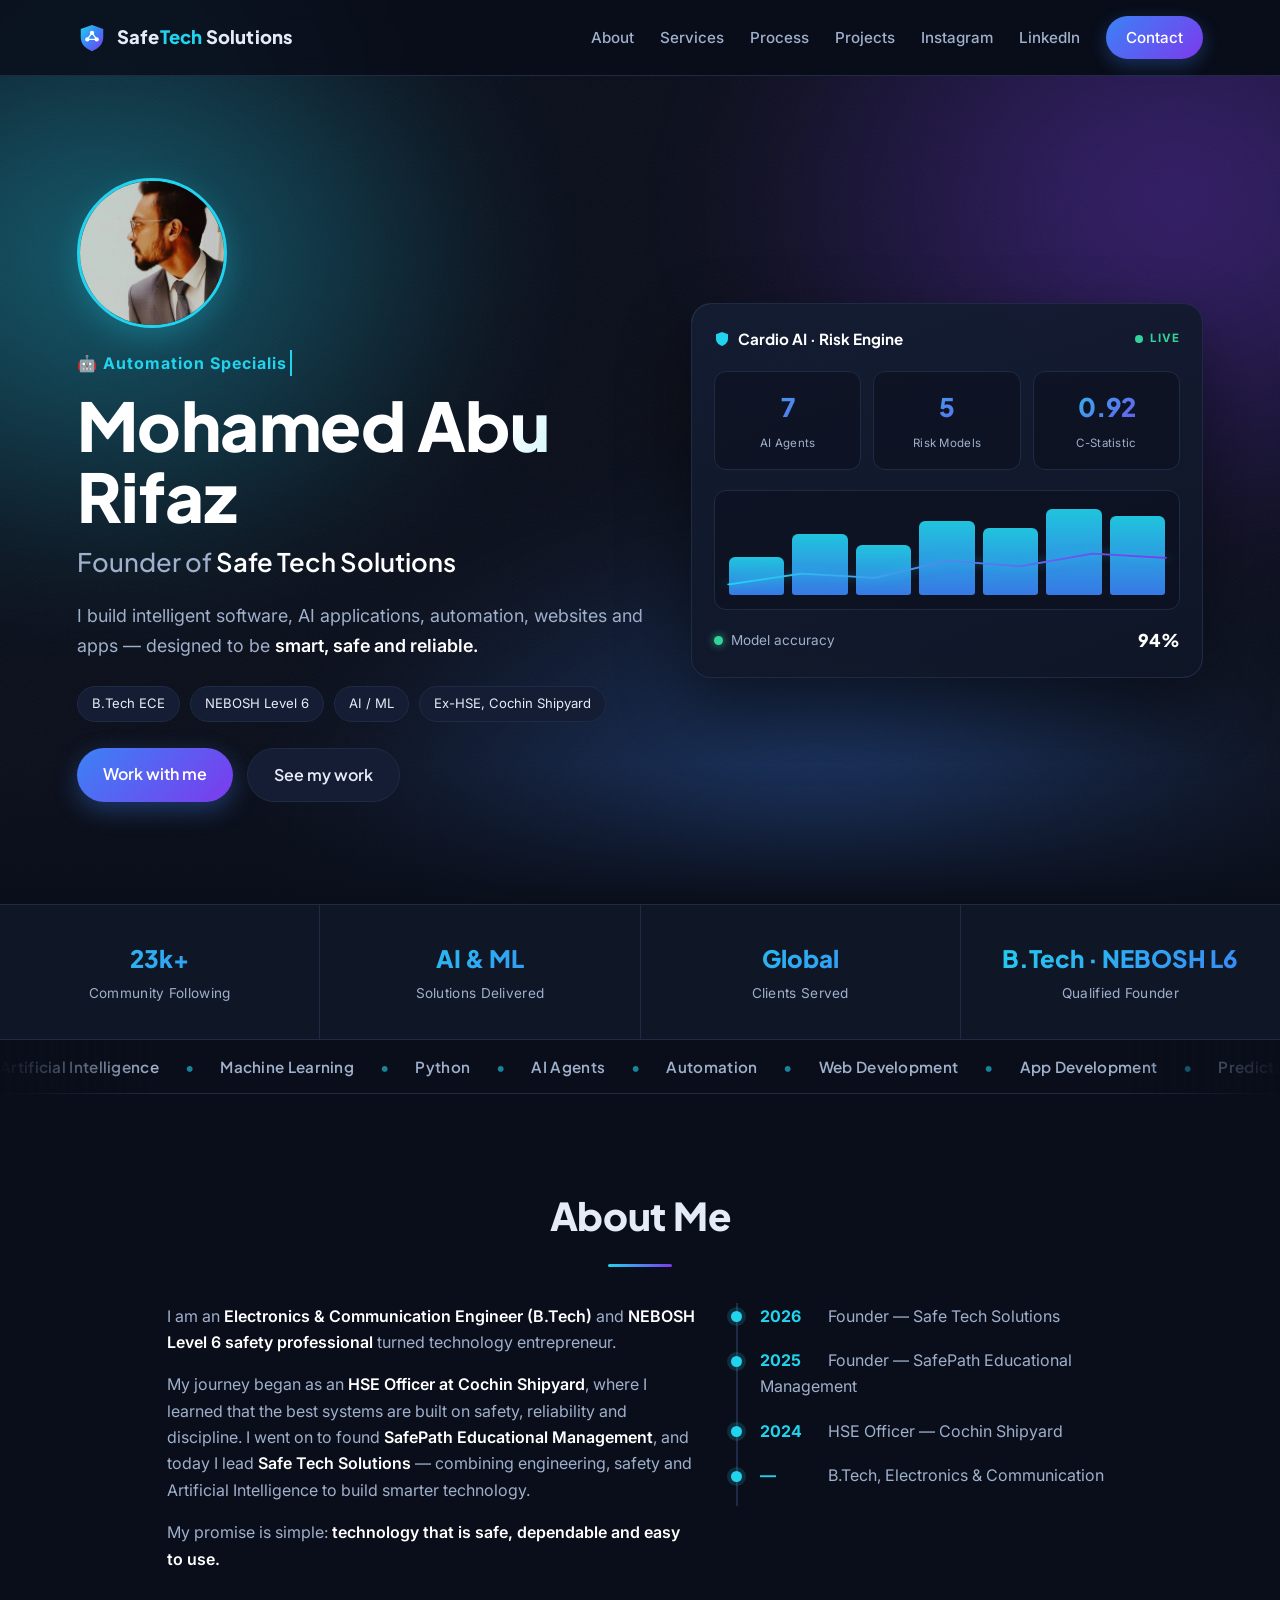
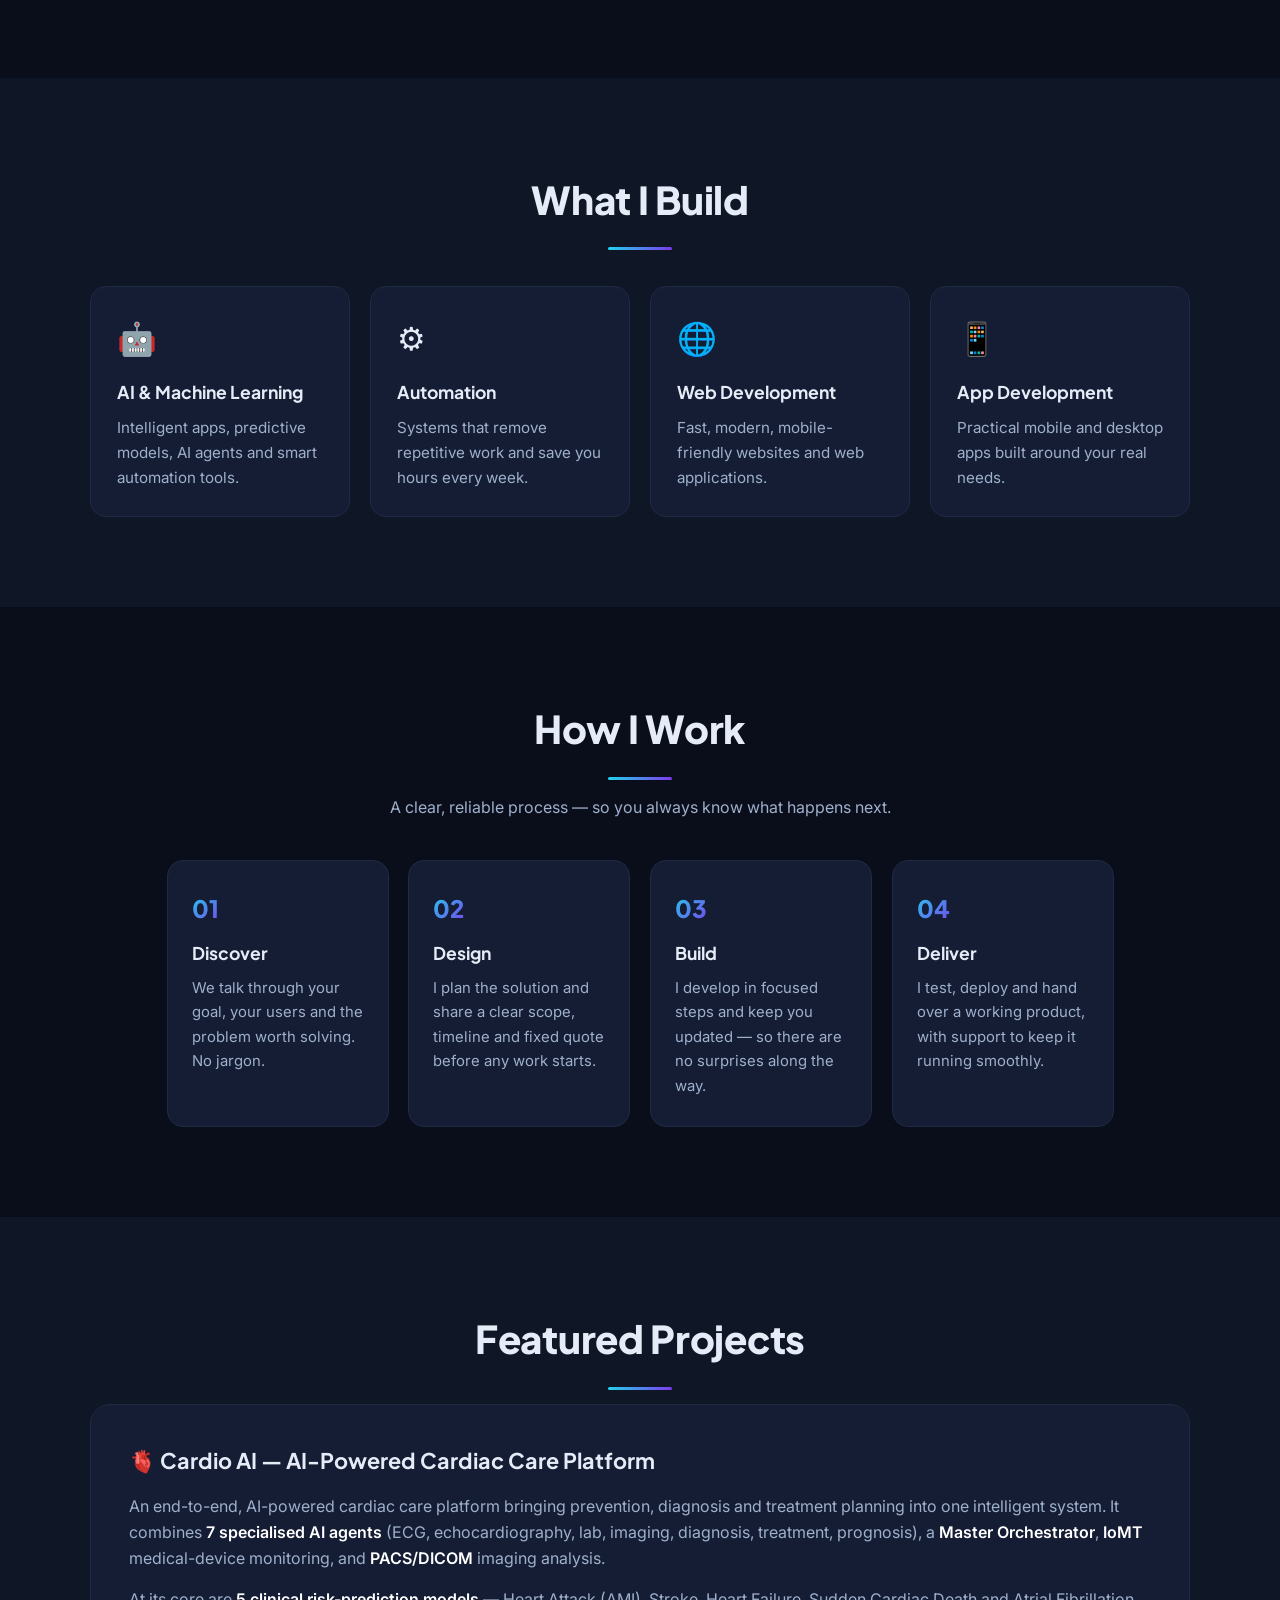
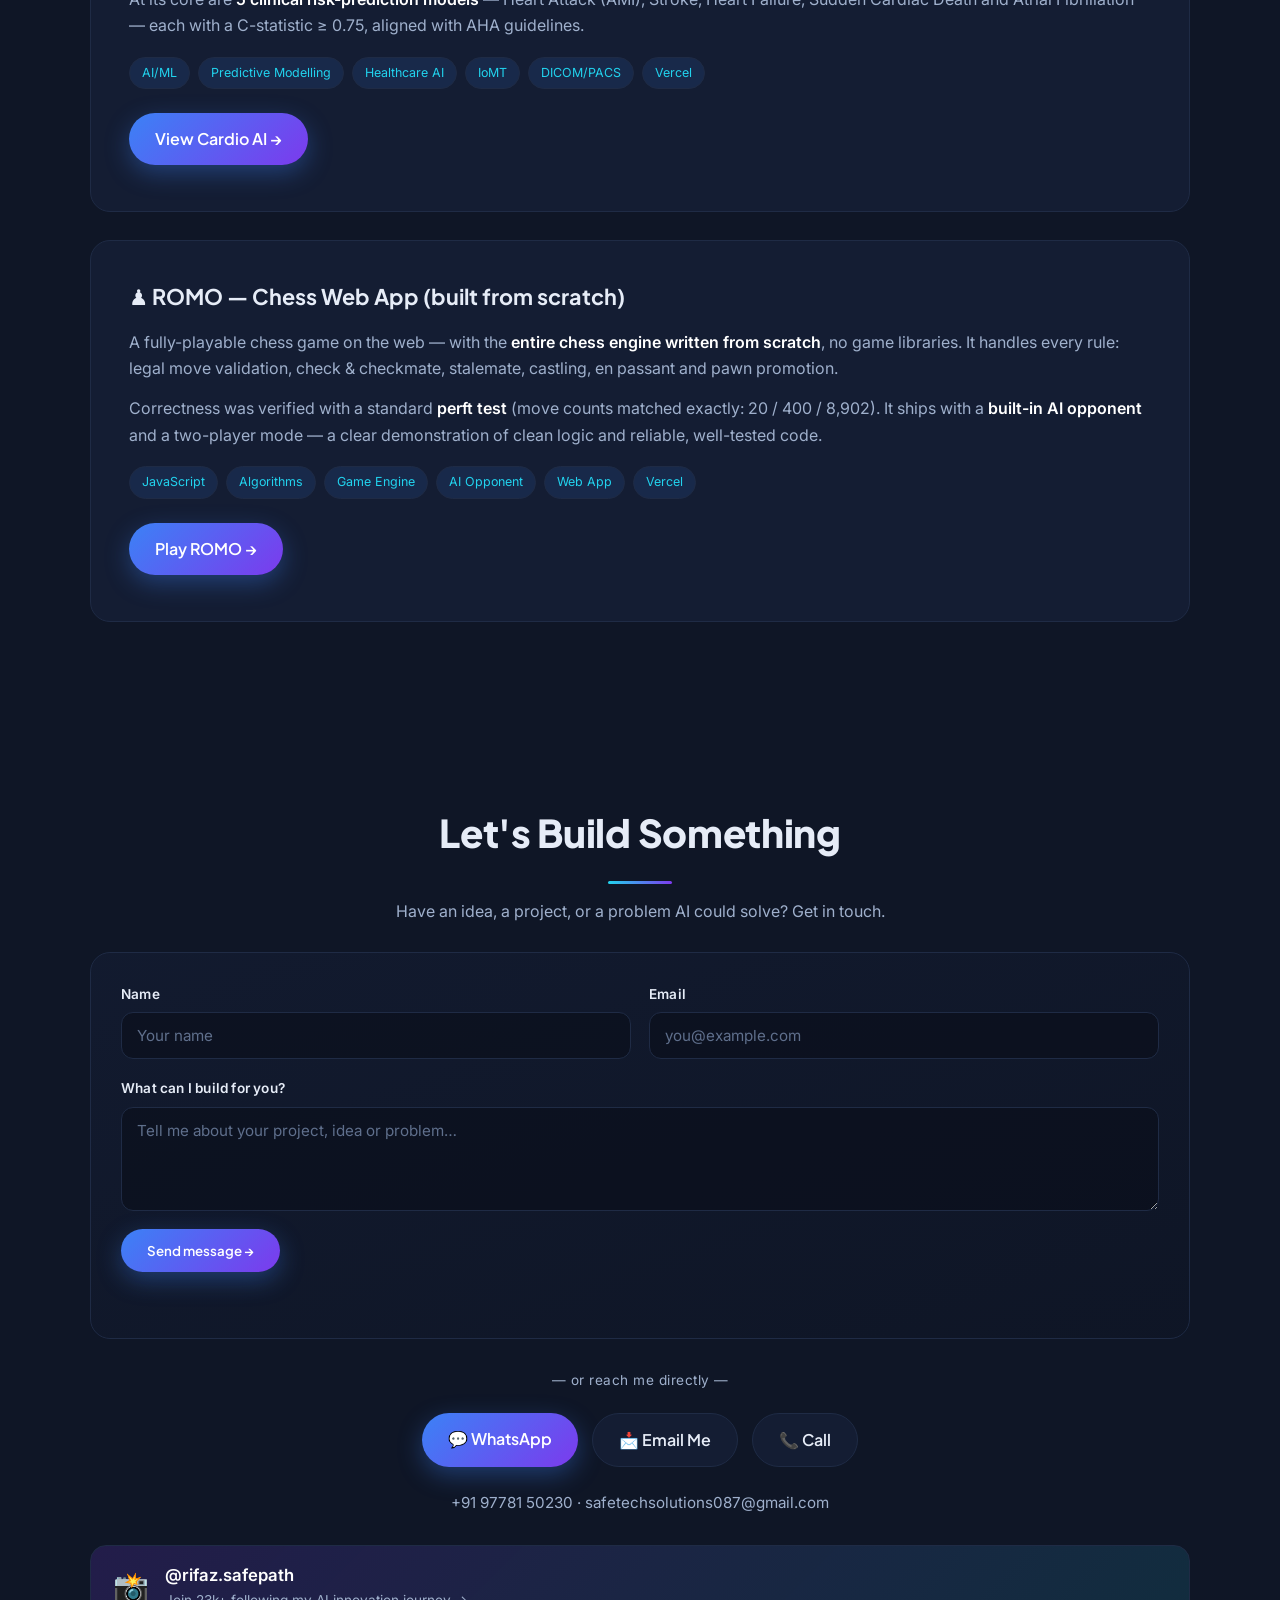
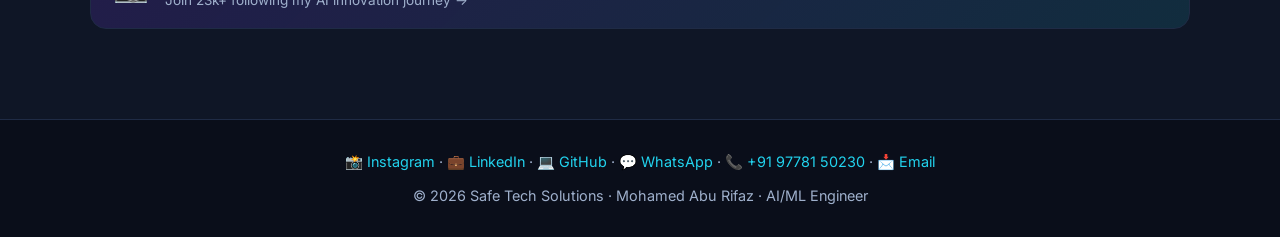
==== index.html @ a2633864 "Add ROMO chess app to Featured Projects Co-Authored-By: Claude Opus 4.8 <noreply@anthropic.com>" ====
<!DOCTYPE html>
<html lang="en">
<head>
  <meta charset="UTF-8" />
  <meta name="viewport" content="width=device-width, initial-scale=1.0" />

  <!-- ===== SEO: TITLE & DESCRIPTION ===== -->
  <title>Mohamed Abu Rifaz — AI/ML Engineer &amp; Founder of Safe Tech Solutions</title>
  <meta name="description" content="Mohamed Abu Rifaz is an AI &amp; Machine Learning Engineer, Electronics Engineer (B.Tech ECE) and NEBOSH Level 6 safety professional from Kerala, India. Founder of Safe Tech Solutions, he builds AI apps, automation, websites and software — and created the Cardio AI platform." />
  <meta name="keywords" content="Mohamed Abu Rifaz, Mohamed Abu Rifaz AI Engineer, Mohamed Abu Rifaz Safe Tech Solutions, Safe Tech Solutions, AI Engineer Kerala, ML Engineer India, Machine Learning, Software Development, Automation, Web Development, App Development, Cardio AI, rifaz.safepath, SafePath" />
  <meta name="author" content="Mohamed Abu Rifaz" />
  <meta name="robots" content="index, follow, max-image-preview:large" />
  <meta name="theme-color" content="#0a0e1a" />
  <meta name="geo.region" content="IN-KL" />
  <meta name="geo.placename" content="Kerala, India" />
  <link rel="canonical" href="https://website-three-phi-dxa0eoa0ea.vercel.app/" />

  <!-- ===== SOCIAL SHARING (Open Graph) ===== -->
  <meta property="og:type" content="profile" />
  <meta property="profile:first_name" content="Mohamed Abu" />
  <meta property="profile:last_name" content="Rifaz" />
  <meta property="og:title" content="Mohamed Abu Rifaz — AI/ML Engineer & Founder, Safe Tech Solutions" />
  <meta property="og:description" content="AI & Machine Learning Engineer and Electronics Engineer (B.Tech). Founder of Safe Tech Solutions. Creator of the Cardio AI platform." />
  <meta property="og:url" content="https://website-three-phi-dxa0eoa0ea.vercel.app/" />
  <meta property="og:image" content="https://website-three-phi-dxa0eoa0ea.vercel.app/profile.jpg" />
  <meta property="og:image:width" content="600" />
  <meta property="og:image:height" content="600" />
  <meta property="og:image:alt" content="Mohamed Abu Rifaz, AI/ML Engineer and Founder of Safe Tech Solutions" />
  <meta property="og:site_name" content="Mohamed Abu Rifaz — Safe Tech Solutions" />
  <meta name="twitter:card" content="summary_large_image" />
  <meta name="twitter:title" content="Mohamed Abu Rifaz — AI/ML Engineer & Founder, Safe Tech Solutions" />
  <meta name="twitter:description" content="AI/ML Engineer · B.Tech ECE · NEBOSH L6 · Founder of Safe Tech Solutions · Creator of Cardio AI." />

  <!-- ===== STRUCTURED DATA (helps Google understand who you are) ===== -->
  <script type="application/ld+json">
  {
    "@context": "https://schema.org",
    "@type": "Person",
    "@id": "https://website-three-phi-dxa0eoa0ea.vercel.app/#mohamed-abu-rifaz",
    "name": "Mohamed Abu Rifaz",
    "givenName": "Mohamed Abu",
    "familyName": "Rifaz",
    "jobTitle": "AI/ML Engineer & Founder",
    "description": "Mohamed Abu Rifaz is an AI & Machine Learning Engineer, Electronics Engineer (B.Tech ECE) and NEBOSH Level 6 safety professional, and the founder of Safe Tech Solutions. He created the Cardio AI platform.",
    "image": "https://website-three-phi-dxa0eoa0ea.vercel.app/profile.jpg",
    "url": "https://website-three-phi-dxa0eoa0ea.vercel.app/",
    "email": "safetechsolutions087@gmail.com",
    "telephone": "+91-97781-50230",
    "nationality": "Indian",
    "address": { "@type": "PostalAddress", "addressRegion": "Kerala", "addressCountry": "India" },
    "worksFor": { "@type": "Organization", "name": "Safe Tech Solutions" },
    "founder": { "@type": "Organization", "name": "Safe Tech Solutions" },
    "alumniOf": { "@type": "EducationalOrganization", "name": "B.Tech — Electronics & Communication Engineering" },
    "hasCredential": [
      "NEBOSH International Diploma (Level 6)",
      "NEBOSH International General Certificate (Level 3)",
      "Diploma in Fire & Safety"
    ],
    "knowsAbout": ["Artificial Intelligence", "Machine Learning", "Software Development", "Automation", "Web Development", "App Development", "Occupational Health & Safety", "Electronics Engineering"],
    "sameAs": [
      "https://www.instagram.com/rifaz.safepath/",
      "https://github.com/mohamedaburifaz278-ctrl",
      "https://www.linkedin.com/in/safe-tech-solutions-b70ab7415/"
    ]
  }
  </script>
  <script type="application/ld+json">
  {
    "@context": "https://schema.org",
    "@type": "Organization",
    "name": "Safe Tech Solutions",
    "founder": { "@type": "Person", "name": "Mohamed Abu Rifaz" },
    "description": "Safe Tech Solutions builds AI & machine learning apps, automation, websites and software for businesses, students and clients worldwide.",
    "url": "https://website-three-phi-dxa0eoa0ea.vercel.app/",
    "email": "safetechsolutions087@gmail.com",
    "telephone": "+91-97781-50230",
    "areaServed": "Worldwide",
    "sameAs": [
      "https://www.instagram.com/rifaz.safepath/",
      "https://www.linkedin.com/in/safe-tech-solutions-b70ab7415/"
    ]
  }
  </script>

  <link rel="icon" type="image/svg+xml" href="logo.svg" />

  <!-- ===== FONTS ===== -->
  <link rel="preconnect" href="https://fonts.googleapis.com" />
  <link rel="preconnect" href="https://fonts.gstatic.com" crossorigin />
  <link href="https://fonts.googleapis.com/css2?family=Plus+Jakarta+Sans:wght@500;700;800&family=Inter:wght@400;500;600&display=swap" rel="stylesheet" />

  <link rel="stylesheet" href="styles.css" />
</head>
<body>

  <!-- Scroll progress + ambient background -->
  <div class="scroll-progress" id="scrollProgress" aria-hidden="true"></div>
  <div class="ambient" aria-hidden="true">
    <span class="orb orb-1"></span>
    <span class="orb orb-2"></span>
    <span class="orb orb-3"></span>
  </div>

  <!-- ===== NAVBAR ===== -->
  <header class="nav">
    <a href="#home" class="logo">
      <svg class="logo-mark" viewBox="0 0 32 32" width="30" height="30" aria-hidden="true">
        <defs><linearGradient id="navG" x1="0" y1="0" x2="1" y2="1">
          <stop offset="0" stop-color="#22d3ee"/><stop offset="0.5" stop-color="#3b82f6"/><stop offset="1" stop-color="#7c3aed"/>
        </linearGradient></defs>
        <path d="M16 2 L28 6.5 V15 C28 23 22.5 27.5 16 30 C9.5 27.5 4 23 4 15 V6.5 Z" fill="url(#navG)"/>
        <g stroke="#fff" stroke-width="1.4" stroke-linecap="round">
          <line x1="16" y1="10.5" x2="11" y2="17.5"/><line x1="16" y1="10.5" x2="21" y2="17.5"/><line x1="11" y1="17.5" x2="21" y2="17.5"/>
        </g>
        <g fill="#fff"><circle cx="16" cy="10.5" r="2.3"/><circle cx="11" cy="17.5" r="2.3"/><circle cx="21" cy="17.5" r="2.3"/></g>
      </svg>
      <span class="logo-text">Safe<span>Tech</span> Solutions</span>
    </a>

    <button class="nav-toggle" id="navToggle" aria-label="Open menu" aria-expanded="false" aria-controls="primaryNav">
      <span></span><span></span><span></span>
    </button>

    <nav id="primaryNav">
      <a href="#about">About</a>
      <a href="#services">Services</a>
      <a href="#process">Process</a>
      <a href="#projects">Projects</a>
      <a href="https://www.instagram.com/rifaz.safepath/" target="_blank" rel="noopener" title="Follow @rifaz.safepath on Instagram">Instagram</a>
      <a href="https://www.linkedin.com/in/safe-tech-solutions-b70ab7415/" target="_blank" rel="noopener" title="Connect on LinkedIn">LinkedIn</a>
      <a href="#contact" class="nav-cta">Contact</a>
    </nav>
  </header>

  <!-- ===== HERO ===== -->
  <section id="home" class="hero">
    <div class="hero-aurora" aria-hidden="true"></div>
    <div class="hero-spotlight" id="heroSpotlight" aria-hidden="true"></div>
    <div class="hero-grid">
      <div class="hero-inner">
        <img class="hero-photo" src="profile.jpg" width="150" height="150"
             alt="Mohamed Abu Rifaz, AI/ML Engineer and Founder of Safe Tech Solutions" />
        <p class="eyebrow">🤖 <span class="rotator" id="rotator" data-words="AI &amp; Machine Learning Engineer|Automation Specialist|Web &amp; App Developer|AI Solutions Architect">AI &amp; Machine Learning Engineer</span></p>
        <h1>Mohamed Abu Rifaz</h1>
        <h2>Founder of <strong>Safe Tech Solutions</strong></h2>
        <p class="hero-sub">
          I build intelligent software, AI applications, automation, websites and apps —
          designed to be <strong>smart, safe and reliable.</strong>
        </p>
        <div class="badges">
          <span>B.Tech ECE</span>
          <span>NEBOSH Level 6</span>
          <span>AI / ML</span>
          <span>Ex-HSE, Cochin Shipyard</span>
        </div>
        <div class="hero-cta">
          <a href="#contact" class="btn btn-primary">Work with me</a>
          <a href="#projects" class="btn btn-ghost">See my work</a>
        </div>
      </div>

      <!-- ===== ANIMATED AI DASHBOARD ===== -->
      <div class="hero-visual" aria-hidden="true">
        <div class="dash">
          <div class="dash-head">
            <span class="dash-title">
              <svg width="16" height="16" viewBox="0 0 32 32"><path d="M16 2 L28 6.5 V15 C28 23 22.5 27.5 16 30 C9.5 27.5 4 23 4 15 V6.5 Z" fill="#22d3ee"/></svg>
              Cardio AI · Risk Engine
            </span>
            <span class="dash-live"><i></i>LIVE</span>
          </div>

          <div class="dash-metrics">
            <div class="metric">
              <span class="metric-val" data-count="7">0</span>
              <small>AI Agents</small>
            </div>
            <div class="metric">
              <span class="metric-val" data-count="5">0</span>
              <small>Risk Models</small>
            </div>
            <div class="metric">
              <span class="metric-val" data-count="0.92" data-decimals="2">0</span>
              <small>C-Statistic</small>
            </div>
          </div>

          <div class="dash-chart-wrap">
            <div class="dash-chart">
              <div class="bar" style="--h:42%"></div>
              <div class="bar" style="--h:68%"></div>
              <div class="bar" style="--h:55%"></div>
              <div class="bar" style="--h:82%"></div>
              <div class="bar" style="--h:74%"></div>
              <div class="bar" style="--h:95%"></div>
              <div class="bar" style="--h:88%"></div>
            </div>
            <svg class="dash-line" viewBox="0 0 300 70" preserveAspectRatio="none">
              <defs>
                <linearGradient id="lineG" x1="0" y1="0" x2="1" y2="0">
                  <stop offset="0" stop-color="#22d3ee"/><stop offset="1" stop-color="#7c3aed"/>
                </linearGradient>
              </defs>
              <polyline class="line-path" fill="none" stroke="url(#lineG)" stroke-width="2.5"
                stroke-linecap="round" stroke-linejoin="round"
                points="0,55 50,40 100,46 150,22 200,30 250,12 300,18" />
            </svg>
          </div>

          <div class="dash-foot">
            <span class="dot-row"><i class="dot ok"></i> Model accuracy</span>
            <span class="pct" data-count="94" data-suffix="%">0</span>
          </div>
        </div>
      </div>
    </div>
  </section>

  <!-- ===== CREDIBILITY STRIP ===== -->
  <section class="stats">
    <div class="stat"><strong class="metric-val" data-count="23" data-suffix="k+">0</strong><span>Community Following</span></div>
    <div class="stat"><strong>AI &amp; ML</strong><span>Solutions Delivered</span></div>
    <div class="stat"><strong>Global</strong><span>Clients Served</span></div>
    <div class="stat"><strong>B.Tech · NEBOSH L6</strong><span>Qualified Founder</span></div>
  </section>

  <!-- ===== TECH MARQUEE ===== -->
  <div class="marquee" aria-hidden="true">
    <div class="marquee-track">
      <span>Artificial Intelligence</span><span>•</span>
      <span>Machine Learning</span><span>•</span>
      <span>Python</span><span>•</span>
      <span>AI Agents</span><span>•</span>
      <span>Automation</span><span>•</span>
      <span>Web Development</span><span>•</span>
      <span>App Development</span><span>•</span>
      <span>Predictive Models</span><span>•</span>
      <span>Healthcare AI</span><span>•</span>
      <!-- duplicate for seamless loop -->
      <span>Artificial Intelligence</span><span>•</span>
      <span>Machine Learning</span><span>•</span>
      <span>Python</span><span>•</span>
      <span>AI Agents</span><span>•</span>
      <span>Automation</span><span>•</span>
      <span>Web Development</span><span>•</span>
      <span>App Development</span><span>•</span>
      <span>Predictive Models</span><span>•</span>
      <span>Healthcare AI</span><span>•</span>
    </div>
  </div>

  <!-- ===== ABOUT ===== -->
  <section id="about" class="section reveal">
    <h2 class="section-title">About Me</h2>
    <div class="about-grid">
      <div class="about-text">
        <p>
          I am an <strong>Electronics &amp; Communication Engineer (B.Tech)</strong> and
          <strong>NEBOSH Level 6 safety professional</strong> turned technology entrepreneur.
        </p>
        <p>
          My journey began as an <strong>HSE Officer at Cochin Shipyard</strong>, where I learned
          that the best systems are built on safety, reliability and discipline. I went on to found
          <strong>SafePath Educational Management</strong>, and today I lead
          <strong>Safe Tech Solutions</strong> — combining engineering, safety and Artificial
          Intelligence to build smarter technology.
        </p>
        <p>My promise is simple: <strong>technology that is safe, dependable and easy to use.</strong></p>
      </div>
      <ul class="timeline">
        <li><span>2026</span> Founder — Safe Tech Solutions</li>
        <li><span>2025</span> Founder — SafePath Educational Management</li>
        <li><span>2024</span> HSE Officer — Cochin Shipyard</li>
        <li><span>—</span> B.Tech, Electronics &amp; Communication</li>
      </ul>
    </div>
  </section>

  <!-- ===== SERVICES ===== -->
  <section id="services" class="section alt reveal">
    <h2 class="section-title">What I Build</h2>
    <div class="cards stagger">
      <div class="card">
        <div class="ico">🤖</div>
        <h3>AI &amp; Machine Learning</h3>
        <p>Intelligent apps, predictive models, AI agents and smart automation tools.</p>
      </div>
      <div class="card">
        <div class="ico">⚙️</div>
        <h3>Automation</h3>
        <p>Systems that remove repetitive work and save you hours every week.</p>
      </div>
      <div class="card">
        <div class="ico">🌐</div>
        <h3>Web Development</h3>
        <p>Fast, modern, mobile-friendly websites and web applications.</p>
      </div>
      <div class="card">
        <div class="ico">📱</div>
        <h3>App Development</h3>
        <p>Practical mobile and desktop apps built around your real needs.</p>
      </div>
    </div>
  </section>

  <!-- ===== PROCESS ===== -->
  <section id="process" class="section reveal">
    <h2 class="section-title">How I Work</h2>
    <p class="section-sub">A clear, reliable process — so you always know what happens next.</p>
    <div class="steps stagger">
      <div class="step">
        <span class="step-no">01</span>
        <h3>Discover</h3>
        <p>We talk through your goal, your users and the problem worth solving. No jargon.</p>
      </div>
      <div class="step">
        <span class="step-no">02</span>
        <h3>Design</h3>
        <p>I plan the solution and share a clear scope, timeline and fixed quote before any work starts.</p>
      </div>
      <div class="step">
        <span class="step-no">03</span>
        <h3>Build</h3>
        <p>I develop in focused steps and keep you updated — so there are no surprises along the way.</p>
      </div>
      <div class="step">
        <span class="step-no">04</span>
        <h3>Deliver</h3>
        <p>I test, deploy and hand over a working product, with support to keep it running smoothly.</p>
      </div>
    </div>
  </section>

  <!-- ===== PROJECTS ===== -->
  <section id="projects" class="section alt reveal">
    <h2 class="section-title">Featured Projects</h2>
    <article class="project">
      <div class="project-body">
        <h3>🫀 Cardio AI — AI-Powered Cardiac Care Platform</h3>
        <p>
          An end-to-end, AI-powered cardiac care platform bringing prevention, diagnosis and
          treatment planning into one intelligent system. It combines <strong>7 specialised AI
          agents</strong> (ECG, echocardiography, lab, imaging, diagnosis, treatment, prognosis),
          a <strong>Master Orchestrator</strong>, <strong>IoMT</strong> medical-device monitoring,
          and <strong>PACS/DICOM</strong> imaging analysis.
        </p>
        <p>
          At its core are <strong>5 clinical risk-prediction models</strong> — Heart Attack (AMI),
          Stroke, Heart Failure, Sudden Cardiac Death and Atrial Fibrillation — each with a
          C-statistic ≥ 0.75, aligned with AHA guidelines.
        </p>
        <div class="tags">
          <span>AI/ML</span><span>Predictive Modelling</span><span>Healthcare AI</span>
          <span>IoMT</span><span>DICOM/PACS</span><span>Vercel</span>
        </div>
        <a class="btn btn-primary" href="https://cardioai-tech-explorer.vercel.app/" target="_blank" rel="noopener">View Cardio AI →</a>
      </div>
    </article>

    <article class="project" style="margin-top:28px">
      <div class="project-body">
        <h3>♟️ ROMO — Chess Web App (built from scratch)</h3>
        <p>
          A fully-playable chess game on the web — with the <strong>entire chess engine written
          from scratch</strong>, no game libraries. It handles every rule: legal move validation,
          check &amp; checkmate, stalemate, castling, en passant and pawn promotion.
        </p>
        <p>
          Correctness was verified with a standard <strong>perft test</strong> (move counts matched
          exactly: 20 / 400 / 8,902). It ships with a <strong>built-in AI opponent</strong> and a
          two-player mode — a clear demonstration of clean logic and reliable, well-tested code.
        </p>
        <div class="tags">
          <span>JavaScript</span><span>Algorithms</span><span>Game Engine</span>
          <span>AI Opponent</span><span>Web App</span><span>Vercel</span>
        </div>
        <a class="btn btn-primary" href="https://romo-mu.vercel.app" target="_blank" rel="noopener">Play ROMO →</a>
      </div>
    </article>
  </section>

  <!-- ===== CONTACT ===== -->
  <section id="contact" class="section alt reveal">
    <h2 class="section-title">Let's Build Something</h2>
    <p class="contact-sub">Have an idea, a project, or a problem AI could solve? Get in touch.</p>

    <!-- ===== CONTACT FORM (Formspree) ===== -->
    <form class="contact-form" id="contactForm" action="https://formspree.io/f/YOUR_FORM_ID" method="POST">
      <input type="hidden" name="_subject" value="New enquiry from Safe Tech Solutions website" />
      <div class="form-row">
        <label class="field">
          <span>Name</span>
          <input type="text" name="name" placeholder="Your name" required />
        </label>
        <label class="field">
          <span>Email</span>
          <input type="email" name="email" placeholder="you@example.com" required />
        </label>
      </div>
      <label class="field">
        <span>What can I build for you?</span>
        <textarea name="message" rows="4" placeholder="Tell me about your project, idea or problem…" required></textarea>
      </label>
      <button type="submit" class="btn btn-primary form-submit">Send message →</button>
      <p class="form-status" id="formStatus" role="status" aria-live="polite"></p>
    </form>

    <p class="contact-or">— or reach me directly —</p>

    <div class="contact-links">
      <a href="https://wa.me/919778150230?text=Hi%20Rifaz%2C%20I%27d%20like%20to%20discuss%20a%20project." target="_blank" rel="noopener" class="btn btn-primary">💬 WhatsApp</a>
      <a href="mailto:safetechsolutions087@gmail.com" class="btn btn-ghost">📩 Email Me</a>
      <a href="tel:+919778150230" class="btn btn-ghost">📞 Call</a>
    </div>
    <p class="contact-email">
      <a href="tel:+919778150230">+91 97781 50230</a> · safetechsolutions087@gmail.com
    </p>

    <!-- Instagram follow card -->
    <a class="ig-card" href="https://www.instagram.com/rifaz.safepath/" target="_blank" rel="noopener">
      <span class="ig-ico">📸</span>
      <span class="ig-text">
        <strong>@rifaz.safepath</strong>
        <small>Join 23k+ following my AI innovation journey →</small>
      </span>
    </a>
  </section>

  <footer class="footer">
    <p class="footer-social">
      <a href="https://www.instagram.com/rifaz.safepath/" target="_blank" rel="noopener">📸 Instagram</a> ·
      <a href="https://www.linkedin.com/in/safe-tech-solutions-b70ab7415/" target="_blank" rel="noopener">💼 LinkedIn</a> ·
      <a href="https://github.com/mohamedaburifaz278-ctrl" target="_blank" rel="noopener">💻 GitHub</a> ·
      <a href="https://wa.me/919778150230" target="_blank" rel="noopener">💬 WhatsApp</a> ·
      <a href="tel:+919778150230">📞 +91 97781 50230</a> ·
      <a href="mailto:safetechsolutions087@gmail.com">📩 Email</a>
    </p>
    <p>© <span id="year"></span> Safe Tech Solutions · Mohamed Abu Rifaz · AI/ML Engineer</p>
  </footer>

  <!-- Floating back-to-top -->
  <button id="toTop" class="to-top" aria-label="Back to top" title="Back to top">↑</button>

  <script>
    // Footer year
    document.getElementById('year').textContent = new Date().getFullYear();

    // Mobile menu toggle
    (function () {
      var toggle = document.getElementById('navToggle');
      var nav = document.getElementById('primaryNav');
      if (toggle && nav) {
        toggle.addEventListener('click', function () {
          var open = nav.classList.toggle('open');
          toggle.classList.toggle('active', open);
          toggle.setAttribute('aria-expanded', open ? 'true' : 'false');
          toggle.setAttribute('aria-label', open ? 'Close menu' : 'Open menu');
        });
        // Close after tapping a link
        nav.querySelectorAll('a').forEach(function (a) {
          a.addEventListener('click', function () {
            nav.classList.remove('open');
            toggle.classList.remove('active');
            toggle.setAttribute('aria-expanded', 'false');
            toggle.setAttribute('aria-label', 'Open menu');
          });
        });
      }
    })();

    // Scroll-reveal animation
    (function () {
      var els = document.querySelectorAll('.reveal');
      if (!('IntersectionObserver' in window)) {
        els.forEach(function (el) { el.classList.add('visible'); });
        return;
      }
      var io = new IntersectionObserver(function (entries) {
        entries.forEach(function (entry) {
          if (entry.isIntersecting) {
            entry.target.classList.add('visible');
            io.unobserve(entry.target);
          }
        });
      }, { threshold: 0.12 });
      els.forEach(function (el) { io.observe(el); });
    })();

    // Count-up animation for dashboard + stat numbers
    (function () {
      var reduce = window.matchMedia && window.matchMedia('(prefers-reduced-motion: reduce)').matches;
      function animate(el) {
        var target = parseFloat(el.getAttribute('data-count')) || 0;
        var decimals = parseInt(el.getAttribute('data-decimals') || '0', 10);
        var suffix = el.getAttribute('data-suffix') || '';
        if (reduce) { el.textContent = target.toFixed(decimals) + suffix; return; }
        var start = null, dur = 1400;
        function tick(t) {
          if (!start) start = t;
          var p = Math.min((t - start) / dur, 1);
          var eased = 1 - Math.pow(1 - p, 3); // easeOutCubic
          el.textContent = (target * eased).toFixed(decimals) + suffix;
          if (p < 1) requestAnimationFrame(tick);
          else el.textContent = target.toFixed(decimals) + suffix;
        }
        requestAnimationFrame(tick);
      }
      var nums = document.querySelectorAll('.metric-val,.pct');
      if (!('IntersectionObserver' in window)) { nums.forEach(animate); return; }
      var io = new IntersectionObserver(function (entries) {
        entries.forEach(function (entry) {
          if (entry.isIntersecting) { animate(entry.target); io.unobserve(entry.target); }
        });
      }, { threshold: 0.6 });
      nums.forEach(function (n) { io.observe(n); });
    })();

    // Scroll progress bar
    (function () {
      var bar = document.getElementById('scrollProgress');
      if (!bar) return;
      function update() {
        var h = document.documentElement;
        var scrolled = h.scrollTop / (h.scrollHeight - h.clientHeight);
        bar.style.transform = 'scaleX(' + (scrolled || 0) + ')';
      }
      window.addEventListener('scroll', update, { passive: true });
      window.addEventListener('resize', update);
      update();
    })();

    // Contact form (Formspree AJAX — inline success, no redirect)
    (function () {
      var form = document.getElementById('contactForm');
      var status = document.getElementById('formStatus');
      if (!form) return;
      form.addEventListener('submit', function (e) {
        e.preventDefault();
        if (form.action.indexOf('YOUR_FORM_ID') !== -1) {
          status.textContent = '⚠️ Form not connected yet — add your Formspree ID to go live.';
          status.className = 'form-status err';
          return;
        }
        var btn = form.querySelector('.form-submit');
        var original = btn.textContent;
        btn.disabled = true; btn.textContent = 'Sending…';
        status.textContent = ''; status.className = 'form-status';
        fetch(form.action, {
          method: 'POST',
          body: new FormData(form),
          headers: { 'Accept': 'application/json' }
        }).then(function (res) {
          if (res.ok) {
            form.reset();
            status.textContent = '✅ Thank you! Your message has been sent — I\'ll reply soon.';
            status.className = 'form-status ok';
          } else {
            status.textContent = '⚠️ Something went wrong. Please WhatsApp or email me instead.';
            status.className = 'form-status err';
          }
        }).catch(function () {
          status.textContent = '⚠️ Network error. Please WhatsApp or email me instead.';
          status.className = 'form-status err';
        }).finally(function () {
          btn.disabled = false; btn.textContent = original;
        });
      });
    })();

    // Cursor spotlight in hero (desktop, pointer only)
    (function () {
      var spot = document.getElementById('heroSpotlight');
      var hero = document.getElementById('home');
      if (!spot || !hero) return;
      if (!window.matchMedia || !window.matchMedia('(hover: hover) and (pointer: fine)').matches) return;
      hero.addEventListener('pointermove', function (e) {
        var r = hero.getBoundingClientRect();
        spot.style.setProperty('--mx', (e.clientX - r.left) + 'px');
        spot.style.setProperty('--my', (e.clientY - r.top) + 'px');
        spot.style.opacity = '1';
      });
      hero.addEventListener('pointerleave', function () { spot.style.opacity = '0'; });
    })();

    // ===== Premium enhancements =====
    var REDUCE = window.matchMedia && window.matchMedia('(prefers-reduced-motion: reduce)').matches;
    var FINE = window.matchMedia && window.matchMedia('(hover: hover) and (pointer: fine)').matches;

    // Mark page as loaded (intro fade)
    window.addEventListener('load', function () { document.body.classList.add('loaded'); });

    // Rotating / typing headline
    (function () {
      var el = document.getElementById('rotator');
      if (!el) return;
      var words = (el.getAttribute('data-words') || '').split('|')
        .map(function (w) { return w.replace(/&amp;/g, '&'); });
      if (words.length < 2) { el.classList.add('blink'); return; }
      el.classList.add('blink');
      if (REDUCE) { return; } // keep first word, just show caret
      var wi = 0, ci = words[0].length, deleting = true;
      function tick() {
        var word = words[wi];
        el.textContent = word.slice(0, ci);
        if (deleting) {
          ci--;
          if (ci <= 0) { deleting = false; wi = (wi + 1) % words.length; }
          setTimeout(tick, 45);
        } else {
          ci++;
          if (ci >= word.length) { deleting = true; setTimeout(tick, 1600); }
          else setTimeout(tick, 70);
        }
      }
      setTimeout(tick, 1800);
    })();

    // 3D tilt + cursor glow on cards
    (function () {
      if (REDUCE || !FINE) return;
      var els = document.querySelectorAll('.card,.step,.project,.dash');
      els.forEach(function (el) {
        el.classList.add('tiltable');
        el.addEventListener('pointermove', function (e) {
          var r = el.getBoundingClientRect();
          var px = (e.clientX - r.left) / r.width;
          var py = (e.clientY - r.top) / r.height;
          el.style.setProperty('--ry', ((px - 0.5) * 10).toFixed(2) + 'deg');
          el.style.setProperty('--rx', ((0.5 - py) * 10).toFixed(2) + 'deg');
          el.style.setProperty('--ty', '-6px');
          el.style.setProperty('--mx', (px * 100).toFixed(1) + '%');
          el.style.setProperty('--my', (py * 100).toFixed(1) + '%');
        });
        el.addEventListener('pointerleave', function () {
          el.style.setProperty('--ry', '0deg');
          el.style.setProperty('--rx', '0deg');
          el.style.setProperty('--ty', '0px');
        });
      });
    })();

    // Magnetic buttons
    (function () {
      if (REDUCE || !FINE) return;
      document.querySelectorAll('.btn').forEach(function (btn) {
        btn.addEventListener('pointermove', function (e) {
          var r = btn.getBoundingClientRect();
          var mx = e.clientX - r.left - r.width / 2;
          var my = e.clientY - r.top - r.height / 2;
          btn.style.transform = 'translate(' + (mx * 0.25) + 'px,' + (my * 0.35 - 2) + 'px)';
        });
        btn.addEventListener('pointerleave', function () { btn.style.transform = ''; });
      });
    })();

    // Back-to-top + nav shadow + orb parallax
    (function () {
      var toTop = document.getElementById('toTop');
      var nav = document.querySelector('.nav');
      var ambient = document.querySelector('.ambient');
      function onScroll() {
        var y = window.pageYOffset || document.documentElement.scrollTop;
        if (toTop) toTop.classList.toggle('show', y > 600);
        if (nav) nav.classList.toggle('scrolled', y > 30);
        // parallax the whole ambient layer so individual orb drift animations are preserved
        if (ambient && !REDUCE) ambient.style.transform = 'translateY(' + (y * 0.08) + 'px)';
      }
      window.addEventListener('scroll', onScroll, { passive: true });
      onScroll();
      if (toTop) toTop.addEventListener('click', function () {
        window.scrollTo({ top: 0, behavior: REDUCE ? 'auto' : 'smooth' });
      });
    })();
  </script>
</body>
</html>
---- styles.css ----
/* ===== Safe Tech Solutions — styles ===== */
:root{
  --bg:#0a0e1a;
  --bg-alt:#0f1626;
  --card:#141d33;
  --line:#1f2b45;
  --text:#e6ecf7;
  --muted:#9fb0cc;
  --brand:#3b82f6;
  --brand2:#22d3ee;
  --accent:#7c3aed;
  --font-head:'Plus Jakarta Sans',system-ui,-apple-system,Segoe UI,Roboto,Arial,sans-serif;
  --font-body:'Inter',system-ui,-apple-system,Segoe UI,Roboto,Arial,sans-serif;
}
*{box-sizing:border-box;margin:0;padding:0}
html{scroll-behavior:smooth;background:var(--bg)}
body{
  font-family:var(--font-body);
  background:transparent;color:var(--text);line-height:1.65;
  -webkit-font-smoothing:antialiased;text-rendering:optimizeLegibility;
}
h1,h2,h3,.logo{font-family:var(--font-head)}
a{color:inherit;text-decoration:none}
strong{color:#fff;font-weight:600}

/* Accessible focus state */
a:focus-visible,button:focus-visible,.btn:focus-visible{
  outline:2px solid var(--brand2);outline-offset:3px;border-radius:6px
}

/* ===== Nav ===== */
.nav{
  position:sticky;top:0;z-index:50;
  display:flex;align-items:center;justify-content:space-between;
  padding:16px 6vw;background:rgba(10,14,26,.82);backdrop-filter:blur(12px);
  border-bottom:1px solid var(--line);
}
.logo{display:flex;align-items:center;gap:10px;font-weight:800;font-size:1.15rem;letter-spacing:.2px}
.logo-mark{flex-shrink:0}
.logo-text span{color:var(--brand2)}
.nav nav{display:flex;gap:26px;align-items:center}
.nav nav a{color:var(--muted);font-size:.95rem;font-weight:500;transition:color .2s}
.nav nav a:hover{color:#fff}
.nav-cta{
  background:linear-gradient(135deg,var(--brand),var(--accent));
  color:#fff!important;padding:9px 20px;border-radius:999px;font-weight:600;
  box-shadow:0 6px 18px rgba(59,130,246,.30)
}

/* Mobile menu button (hidden on desktop) */
.nav-toggle{
  display:none;flex-direction:column;justify-content:center;gap:5px;
  width:42px;height:42px;background:transparent;border:1px solid var(--line);
  border-radius:10px;cursor:pointer;padding:0 9px
}
.nav-toggle span{
  display:block;height:2px;width:100%;background:var(--text);border-radius:2px;
  transition:transform .25s ease,opacity .2s ease
}
.nav-toggle.active span:nth-child(1){transform:translateY(7px) rotate(45deg)}
.nav-toggle.active span:nth-child(2){opacity:0}
.nav-toggle.active span:nth-child(3){transform:translateY(-7px) rotate(-45deg)}

/* ===== Hero ===== */
.hero{
  position:relative;min-height:92vh;display:flex;align-items:center;padding:80px 6vw;
  background:var(--bg);overflow:hidden;isolation:isolate
}
.hero::after{
  content:"";position:absolute;left:0;right:0;bottom:0;height:140px;z-index:1;
  background:linear-gradient(transparent,var(--bg));pointer-events:none
}
/* Animated aurora mesh */
.hero-aurora{
  position:absolute;inset:-20%;z-index:0;pointer-events:none;filter:blur(60px);opacity:.9;
  background:
    radial-gradient(40% 50% at 20% 30%,rgba(34,211,238,.45),transparent 60%),
    radial-gradient(45% 55% at 80% 25%,rgba(124,58,237,.45),transparent 60%),
    radial-gradient(50% 50% at 60% 80%,rgba(59,130,246,.40),transparent 60%);
  animation:aurora 16s ease-in-out infinite alternate
}
/* Fine grain texture for a premium finish */
.hero::before{
  content:"";position:absolute;inset:0;z-index:0;pointer-events:none;opacity:.05;
  background-image:url("data:image/svg+xml,%3Csvg xmlns='http://www.w3.org/2000/svg' width='120' height='120'%3E%3Cfilter id='n'%3E%3CfeTurbulence type='fractalNoise' baseFrequency='0.9' numOctaves='2'/%3E%3C/filter%3E%3Crect width='100%25' height='100%25' filter='url(%23n)'/%3E%3C/svg%3E")
}
/* Cursor spotlight */
.hero-spotlight{
  position:absolute;inset:0;z-index:0;pointer-events:none;opacity:0;transition:opacity .4s ease;
  background:radial-gradient(280px circle at var(--mx,50%) var(--my,50%),rgba(34,211,238,.16),transparent 70%)
}
.hero-grid,.hero-inner,.hero-visual{position:relative;z-index:2}
.hero-grid{
  width:100%;max-width:1200px;margin:0 auto;
  display:grid;grid-template-columns:1.05fr .95fr;gap:48px;align-items:center
}
.hero-inner{max-width:640px;animation:fadeUp .8s ease both}

/* ===== Animated AI dashboard ===== */
.hero-visual{animation:fadeUp 1s ease .15s both}
.dash{
  background:linear-gradient(160deg,rgba(20,29,51,.95),rgba(15,22,38,.95));
  border:1px solid var(--line);border-radius:20px;padding:22px;
  box-shadow:0 30px 70px rgba(0,0,0,.45);backdrop-filter:blur(6px);
  position:relative;overflow:hidden
}
.dash::before{
  content:"";position:absolute;inset:-1px;border-radius:20px;padding:1px;
  background:linear-gradient(135deg,rgba(34,211,238,.5),transparent 40%,rgba(124,58,237,.5));
  -webkit-mask:linear-gradient(#000 0 0) content-box,linear-gradient(#000 0 0);
  -webkit-mask-composite:xor;mask-composite:exclude;pointer-events:none
}
.dash-head{display:flex;align-items:center;justify-content:space-between;margin-bottom:20px}
.dash-title{display:flex;align-items:center;gap:8px;font-family:var(--font-head);font-weight:700;font-size:.95rem;color:#fff}
.dash-live{display:flex;align-items:center;gap:7px;font-size:.72rem;font-weight:700;letter-spacing:1px;color:#34d399}
.dash-live i{width:8px;height:8px;border-radius:50%;background:#34d399;box-shadow:0 0 0 0 rgba(52,211,153,.7);animation:pulse 1.8s infinite}
.dash-metrics{display:grid;grid-template-columns:repeat(3,1fr);gap:12px;margin-bottom:20px}
.metric{background:rgba(10,14,26,.5);border:1px solid var(--line);border-radius:12px;padding:14px 12px;text-align:center}
.metric-val{display:block;font-family:var(--font-head);font-weight:800;font-size:1.6rem;
  background:linear-gradient(135deg,var(--brand2),var(--accent));
  -webkit-background-clip:text;background-clip:text;-webkit-text-fill-color:transparent}
.metric small{color:var(--muted);font-size:.72rem;letter-spacing:.3px}
.dash-chart-wrap{position:relative;background:rgba(10,14,26,.5);border:1px solid var(--line);border-radius:12px;padding:14px;margin-bottom:16px}
.dash-chart{display:flex;align-items:flex-end;gap:8px;height:90px}
.dash-chart .bar{
  flex:1;height:0;border-radius:6px 6px 3px 3px;
  background:linear-gradient(180deg,var(--brand2),var(--brand));
  animation:growBar 1s ease forwards;opacity:.92
}
.dash-chart .bar:nth-child(1){animation-delay:.05s}
.dash-chart .bar:nth-child(2){animation-delay:.12s}
.dash-chart .bar:nth-child(3){animation-delay:.19s}
.dash-chart .bar:nth-child(4){animation-delay:.26s}
.dash-chart .bar:nth-child(5){animation-delay:.33s}
.dash-chart .bar:nth-child(6){animation-delay:.40s}
.dash-chart .bar:nth-child(7){animation-delay:.47s}
.dash-line{position:absolute;left:14px;right:14px;bottom:14px;width:calc(100% - 28px);height:50px;overflow:visible}
.line-path{stroke-dasharray:600;stroke-dashoffset:600;animation:drawLine 2s ease .4s forwards;filter:drop-shadow(0 0 6px rgba(34,211,238,.5))}
.dash-foot{display:flex;align-items:center;justify-content:space-between;font-size:.85rem;color:var(--muted)}
.dot-row{display:flex;align-items:center;gap:8px}
.dot{width:9px;height:9px;border-radius:50%}
.dot.ok{background:#34d399;box-shadow:0 0 8px rgba(52,211,153,.8)}
.pct{font-family:var(--font-head);font-weight:800;font-size:1.1rem;color:#fff}

@keyframes growBar{from{height:0}to{height:var(--h)}}
@keyframes drawLine{to{stroke-dashoffset:0}}
@keyframes pulse{
  0%{box-shadow:0 0 0 0 rgba(52,211,153,.7)}
  70%{box-shadow:0 0 0 10px rgba(52,211,153,0)}
  100%{box-shadow:0 0 0 0 rgba(52,211,153,0)}
}
@media(prefers-reduced-motion:reduce){
  .dash-chart .bar{animation:none;height:var(--h)}
  .line-path{animation:none;stroke-dashoffset:0}
  .dash-live i{animation:none}
  .hero-visual{animation:none}
}
.hero-photo{
  width:150px;height:150px;border-radius:50%;object-fit:cover;
  border:3px solid var(--brand2);box-shadow:0 10px 30px rgba(34,211,238,.25);
  margin-bottom:22px;display:block
}
.eyebrow{color:var(--brand2);font-weight:600;letter-spacing:1px;margin-bottom:14px}
.hero h1{
  font-size:clamp(2.4rem,6vw,4.2rem);line-height:1.05;font-weight:800;letter-spacing:-.5px;
  background:linear-gradient(120deg,#fff 0%,#fff 30%,var(--brand2) 50%,var(--accent) 70%,#fff 100%);
  background-size:250% auto;
  -webkit-background-clip:text;background-clip:text;-webkit-text-fill-color:transparent;
  animation:shimmer 6s linear infinite
}
.hero h2{font-size:clamp(1.1rem,2.5vw,1.6rem);font-weight:500;color:var(--muted);margin:10px 0 18px}
.hero-sub{font-size:1.12rem;color:var(--muted);max-width:640px}
.badges{display:flex;flex-wrap:wrap;gap:10px;margin:26px 0}
.badges span{
  font-size:.82rem;padding:6px 14px;border:1px solid var(--line);
  border-radius:999px;color:var(--text);background:var(--card)
}
.hero-cta{display:flex;gap:14px;flex-wrap:wrap;margin-top:18px}

/* ===== Buttons ===== */
.btn{
  position:relative;overflow:hidden;
  display:inline-block;padding:13px 26px;border-radius:999px;font-weight:600;
  font-family:var(--font-head);
  transition:transform .15s,box-shadow .2s;cursor:pointer
}
.btn::after{
  content:"";position:absolute;top:0;left:-120%;width:60%;height:100%;
  background:linear-gradient(100deg,transparent,rgba(255,255,255,.35),transparent);
  transform:skewX(-20deg);transition:left .6s ease
}
.btn:hover::after{left:140%}
.btn:hover{transform:translateY(-2px)}
.btn-primary{
  background:linear-gradient(135deg,var(--brand),var(--accent));color:#fff;
  box-shadow:0 8px 24px rgba(59,130,246,.35)
}
.btn-primary:hover{box-shadow:0 12px 32px rgba(59,130,246,.50)}
.btn-ghost{border:1px solid var(--line);color:var(--text);background:var(--card)}
.btn-ghost:hover{border-color:var(--brand2)}

/* ===== Stats strip ===== */
.stats{
  display:grid;grid-template-columns:repeat(4,1fr);gap:1px;
  background:var(--line);border-top:1px solid var(--line);border-bottom:1px solid var(--line)
}
.stat{background:var(--bg-alt);padding:34px 20px;text-align:center}
.stat strong{display:block;font-size:1.5rem;font-weight:800;font-family:var(--font-head);color:#fff;
  background:linear-gradient(135deg,var(--brand2),var(--brand));-webkit-background-clip:text;background-clip:text;-webkit-text-fill-color:transparent}
.stat span{color:var(--muted);font-size:.85rem;letter-spacing:.3px}
@media(max-width:700px){.stats{grid-template-columns:1fr 1fr}}

/* ===== Sections ===== */
.section{padding:90px 6vw;max-width:1100px;margin:0 auto}
.section.alt{background:var(--bg-alt);max-width:none}
.section.alt > *{max-width:1100px;margin-left:auto;margin-right:auto}
.section-title{
  font-size:clamp(1.6rem,4vw,2.4rem);font-weight:800;margin-bottom:14px;text-align:center;letter-spacing:-.3px
}
.section-sub{text-align:center;color:var(--muted);margin-bottom:40px;max-width:560px;margin-left:auto;margin-right:auto}
.section-title + .about-grid,
.section-title + .cards{margin-top:36px}

/* ===== Scroll reveal ===== */
.reveal{opacity:0;transform:translateY(28px);transition:opacity .7s ease,transform .7s ease}
.reveal.visible{opacity:1;transform:none}
@media(prefers-reduced-motion:reduce){
  .reveal{opacity:1;transform:none;transition:none}
  .hero-inner{animation:none}
}

/* ===== About ===== */
.about-grid{display:grid;grid-template-columns:1.4fr 1fr;gap:40px;align-items:start}
.about-text p{margin-bottom:16px;color:var(--muted)}
.timeline{list-style:none;border-left:2px solid var(--line);padding-left:22px}
.timeline li{margin-bottom:18px;color:var(--muted)}
.timeline li span{
  display:inline-block;min-width:56px;color:var(--brand2);font-weight:700;margin-right:8px
}

/* ===== Cards ===== */
.cards{display:grid;grid-template-columns:repeat(4,1fr);gap:20px}
.card{
  position:relative;background:var(--card);border:1px solid var(--line);border-radius:16px;padding:26px;
  transition:transform .2s,border-color .2s,box-shadow .25s;overflow:hidden
}
.card::before{
  content:"";position:absolute;inset:0;border-radius:16px;padding:1px;
  background:linear-gradient(135deg,var(--brand2),var(--accent));
  -webkit-mask:linear-gradient(#000 0 0) content-box,linear-gradient(#000 0 0);
  -webkit-mask-composite:xor;mask-composite:exclude;opacity:0;transition:opacity .25s
}
.card:hover{transform:translateY(-6px);box-shadow:0 18px 40px rgba(0,0,0,.35)}
.card:hover::before{opacity:1}
.card .ico{font-size:2rem;margin-bottom:12px}
.card h3{font-size:1.1rem;margin-bottom:8px}
.card p{color:var(--muted);font-size:.95rem}

/* ===== Process steps ===== */
.steps{display:grid;grid-template-columns:repeat(4,1fr);gap:20px}
.step{
  position:relative;background:var(--card);border:1px solid var(--line);
  border-radius:16px;padding:28px 24px;transition:transform .2s,border-color .2s
}
.step:hover{transform:translateY(-4px);border-color:var(--brand)}
.step-no{
  display:inline-block;font-family:var(--font-head);font-weight:800;font-size:1.5rem;
  background:linear-gradient(135deg,var(--brand2),var(--accent));
  -webkit-background-clip:text;background-clip:text;-webkit-text-fill-color:transparent;margin-bottom:10px
}
.step h3{font-size:1.1rem;margin-bottom:8px}
.step p{color:var(--muted);font-size:.93rem}

/* ===== Project ===== */
.project{
  background:var(--card);border:1px solid var(--line);border-radius:20px;
  padding:38px;max-width:820px;margin:0 auto
}
.project h3{font-size:1.35rem;margin-bottom:14px}
.project p{color:var(--muted);margin-bottom:14px}
.tags{display:flex;flex-wrap:wrap;gap:8px;margin:18px 0 24px}
.tags span{
  font-size:.78rem;padding:5px 12px;border-radius:999px;
  background:rgba(59,130,246,.12);border:1px solid var(--line);color:var(--brand2)
}

/* ===== Contact ===== */
.contact-sub{text-align:center;color:var(--muted);margin-bottom:28px}

/* Contact form */
.contact-form{
  max-width:620px;margin:0 auto 30px;
  background:linear-gradient(160deg,rgba(20,29,51,.7),rgba(15,22,38,.7));
  border:1px solid var(--line);border-radius:20px;padding:30px;
  display:flex;flex-direction:column;gap:18px;backdrop-filter:blur(6px)
}
.form-row{display:grid;grid-template-columns:1fr 1fr;gap:18px}
.field{display:flex;flex-direction:column;gap:7px}
.field > span{font-size:.85rem;font-weight:600;color:var(--text);letter-spacing:.2px}
.field input,.field textarea{
  width:100%;font-family:var(--font-body);font-size:.95rem;color:var(--text);
  background:rgba(10,14,26,.6);border:1px solid var(--line);border-radius:12px;
  padding:13px 15px;transition:border-color .2s,box-shadow .2s;resize:vertical
}
.field input::placeholder,.field textarea::placeholder{color:#5f6f8c}
.field input:focus,.field textarea:focus{
  outline:none;border-color:var(--brand2);box-shadow:0 0 0 3px rgba(34,211,238,.15)
}
.form-submit{align-self:flex-start;border:none}
.form-submit:disabled{opacity:.7;cursor:wait;transform:none}
.form-status{font-size:.9rem;margin-top:2px;min-height:1.1em}
.form-status.ok{color:#34d399}
.form-status.err{color:#fb7185}
.contact-or{text-align:center;color:var(--muted);font-size:.85rem;letter-spacing:.5px;margin-bottom:22px}
@media(max-width:520px){
  .form-row{grid-template-columns:1fr}
  .contact-form{padding:22px}
}
.contact-links{display:flex;gap:14px;justify-content:center;flex-wrap:wrap}
.contact-email{text-align:center;color:var(--muted);margin-top:22px;font-size:.95rem}
.ig-card{
  display:flex;align-items:center;gap:16px;max-width:420px;margin:30px auto 0;
  padding:16px 22px;border-radius:16px;
  background:linear-gradient(135deg,rgba(124,58,237,.18),rgba(34,211,238,.12));
  border:1px solid var(--line);transition:transform .2s,border-color .2s
}
.ig-card:hover{transform:translateY(-3px);border-color:var(--brand2)}
.ig-ico{font-size:1.8rem}
.ig-text{display:flex;flex-direction:column;text-align:left}
.ig-text strong{color:#fff;font-size:1.05rem}
.ig-text small{color:var(--muted);font-size:.85rem}
.footer-social{margin-bottom:10px}
.footer-social a{color:var(--brand2)}
.footer-social a:hover{color:#fff}

/* ===== Footer ===== */
.footer{text-align:center;padding:30px 6vw;border-top:1px solid var(--line);color:var(--muted);font-size:.9rem}

/* ===== Scroll progress bar ===== */
.scroll-progress{
  position:fixed;top:0;left:0;right:0;height:3px;z-index:100;transform:scaleX(0);transform-origin:0 50%;
  background:linear-gradient(90deg,var(--brand2),var(--brand),var(--accent));
  box-shadow:0 0 12px rgba(34,211,238,.6)
}

/* ===== Ambient floating orbs ===== */
.ambient{position:fixed;inset:0;z-index:-1;overflow:hidden;pointer-events:none}
.orb{position:absolute;border-radius:50%;filter:blur(80px);opacity:.22}
.orb-1{width:420px;height:420px;background:var(--brand2);top:-80px;left:-100px;animation:drift1 22s ease-in-out infinite}
.orb-2{width:480px;height:480px;background:var(--accent);bottom:-120px;right:-120px;animation:drift2 26s ease-in-out infinite}
.orb-3{width:360px;height:360px;background:var(--brand);top:40%;left:55%;animation:drift3 30s ease-in-out infinite}

/* ===== Tech marquee ===== */
.marquee{
  overflow:hidden;border-bottom:1px solid var(--line);background:var(--bg);padding:14px 0;
  -webkit-mask-image:linear-gradient(90deg,transparent,#000 12%,#000 88%,transparent);
  mask-image:linear-gradient(90deg,transparent,#000 12%,#000 88%,transparent)
}
.marquee-track{display:flex;gap:26px;width:max-content;animation:scrollX 38s linear infinite}
.marquee-track span{font-family:var(--font-head);font-weight:600;color:var(--muted);font-size:.95rem;white-space:nowrap;letter-spacing:.3px}
.marquee-track span:nth-child(even){color:var(--brand2);opacity:.6}
.marquee:hover .marquee-track{animation-play-state:paused}

/* ===== Staggered reveal ===== */
.stagger > *{opacity:0;transform:translateY(22px);transition:opacity .6s ease,transform .6s ease}
.reveal.visible .stagger > *{opacity:1;transform:none}
.reveal.visible .stagger > *:nth-child(1){transition-delay:.06s}
.reveal.visible .stagger > *:nth-child(2){transition-delay:.16s}
.reveal.visible .stagger > *:nth-child(3){transition-delay:.26s}
.reveal.visible .stagger > *:nth-child(4){transition-delay:.36s}

/* ===== Animations ===== */
@keyframes fadeUp{from{opacity:0;transform:translateY(24px)}to{opacity:1;transform:none}}
@keyframes shimmer{to{background-position:-250% center}}
@keyframes aurora{
  0%{transform:translate(0,0) scale(1)}
  50%{transform:translate(4%,3%) scale(1.12)}
  100%{transform:translate(-3%,-2%) scale(1.05)}
}
@keyframes drift1{50%{transform:translate(120px,80px)}}
@keyframes drift2{50%{transform:translate(-110px,-70px)}}
@keyframes drift3{50%{transform:translate(-90px,60px)}}
@keyframes scrollX{from{transform:translateX(0)}to{transform:translateX(-50%)}}

@media(prefers-reduced-motion:reduce){
  .hero-aurora,.orb,.marquee-track,.hero h1{animation:none}
  .stagger > *{opacity:1;transform:none;transition:none}
}

/* ===== Responsive ===== */
@media(max-width:980px){
  .hero{min-height:auto;padding:60px 6vw 70px}
  .hero-grid{grid-template-columns:1fr;gap:38px}
  .hero-inner{max-width:760px}
  .hero-visual{max-width:520px;width:100%}
}
@media(max-width:860px){
  .about-grid{grid-template-columns:1fr}
  .cards{grid-template-columns:1fr 1fr}
  .steps{grid-template-columns:1fr 1fr}

  /* Mobile menu */
  .nav-toggle{display:flex}
  .nav nav{
    position:absolute;top:100%;left:0;right:0;
    flex-direction:column;align-items:stretch;gap:0;
    background:rgba(10,14,26,.97);backdrop-filter:blur(12px);
    border-bottom:1px solid var(--line);
    max-height:0;overflow:hidden;transition:max-height .3s ease
  }
  .nav nav.open{max-height:420px}
  .nav nav a{padding:15px 6vw;border-top:1px solid var(--line);font-size:1rem}
  .nav nav a.nav-cta{
    margin:14px 6vw;padding:13px 18px;text-align:center;border-top:none;border-radius:999px
  }
}
@media(max-width:520px){
  .cards,.steps{grid-template-columns:1fr}
}

/* =====================================================================
   ===============  PREMIUM ENHANCEMENTS  (layered on top)  ============
   ===================================================================== */

/* --- Animated nav underline --- */
.nav nav a:not(.nav-cta){position:relative}
.nav nav a:not(.nav-cta)::after{
  content:"";position:absolute;left:0;bottom:-5px;height:2px;width:0;border-radius:2px;
  background:linear-gradient(90deg,var(--brand2),var(--accent));transition:width .28s ease
}
.nav nav a:not(.nav-cta):hover::after{width:100%}
.nav.scrolled{box-shadow:0 10px 30px rgba(0,0,0,.35)}

/* --- Rotating specialties headline (typing caret) --- */
.rotator{
  display:inline-block;color:var(--brand2);font-weight:700;
  border-right:2px solid var(--brand2);padding-right:3px;min-height:1em
}
.rotator.blink{animation:caret 1s step-end infinite}
@keyframes caret{50%{border-color:transparent}}

/* --- 3D tilt + cursor glow on interactive cards --- */
.card,.step,.project,.dash{
  transform-style:preserve-3d;will-change:transform;
  transition:transform .25s cubic-bezier(.2,.7,.3,1),border-color .25s,box-shadow .3s
}
.tiltable{transform:perspective(900px) rotateX(var(--rx,0deg)) rotateY(var(--ry,0deg)) translateY(var(--ty,0))}
.card::after,.step::after,.project::after{
  content:"";position:absolute;inset:0;border-radius:inherit;opacity:0;pointer-events:none;
  transition:opacity .3s;z-index:0;
  background:radial-gradient(220px circle at var(--mx,50%) var(--my,50%),rgba(34,211,238,.16),transparent 60%)
}
.card:hover::after,.step:hover::after,.project:hover::after{opacity:1}
.card > *,.step > *,.project > *{position:relative;z-index:1}

/* --- Magnetic buttons --- */
.btn{will-change:transform}

/* --- Animated section-title underline --- */
.section-title{position:relative}
.section-title::after{
  content:"";display:block;height:3px;width:0;margin:16px auto 0;border-radius:3px;
  background:linear-gradient(90deg,var(--brand2),var(--accent));transition:width .7s ease .15s
}
.reveal.visible .section-title::after{width:64px}

/* --- Timeline dots --- */
.timeline{position:relative}
.timeline li{position:relative}
.timeline li::before{
  content:"";position:absolute;left:-29px;top:.55em;width:11px;height:11px;border-radius:50%;
  background:var(--brand2);box-shadow:0 0 0 4px rgba(34,211,238,.16);transition:transform .2s
}
.timeline li:hover::before{transform:scale(1.35)}

/* --- Badge hover pop --- */
.badges span{transition:transform .2s ease,border-color .2s,color .2s,background .2s}
.badges span:hover{transform:translateY(-3px);border-color:var(--brand2);color:#fff;background:rgba(34,211,238,.10)}

/* --- Glowing, breathing profile photo --- */
.hero-photo{animation:photoGlow 5s ease-in-out infinite}
@keyframes photoGlow{
  0%,100%{box-shadow:0 10px 30px rgba(34,211,238,.28);border-color:var(--brand2)}
  50%{box-shadow:0 14px 46px rgba(124,58,237,.55);border-color:var(--accent)}
}

/* --- Stat strip hover --- */
.stat{transition:background .25s}
.stat:hover{background:#16213a}

/* --- Tag hover --- */
.tags span{transition:transform .18s,background .2s,color .2s}
.tags span:hover{transform:translateY(-2px);background:rgba(34,211,238,.18);color:#fff}

/* --- Floating back-to-top --- */
.to-top{
  position:fixed;right:22px;bottom:22px;width:48px;height:48px;border-radius:50%;
  display:grid;place-items:center;border:1px solid var(--line);cursor:pointer;
  background:linear-gradient(135deg,var(--brand),var(--accent));color:#fff;font-size:1.2rem;
  opacity:0;transform:translateY(20px) scale(.85);pointer-events:none;z-index:60;
  box-shadow:0 10px 28px rgba(59,130,246,.45);transition:opacity .3s,transform .3s
}
.to-top.show{opacity:1;transform:none;pointer-events:auto}
.to-top:hover{transform:translateY(-3px) scale(1.05)}

/* --- Page intro fade --- */
@keyframes introFade{from{opacity:0;transform:translateY(8px)}to{opacity:1;transform:none}}
body.loaded .nav{animation:introFade .6s ease both}

@media(prefers-reduced-motion:reduce){
  .hero-photo{animation:none}
  .rotator.blink{animation:none;border-color:transparent}
  .tiltable{transform:none}
  body.loaded .nav{animation:none}
}
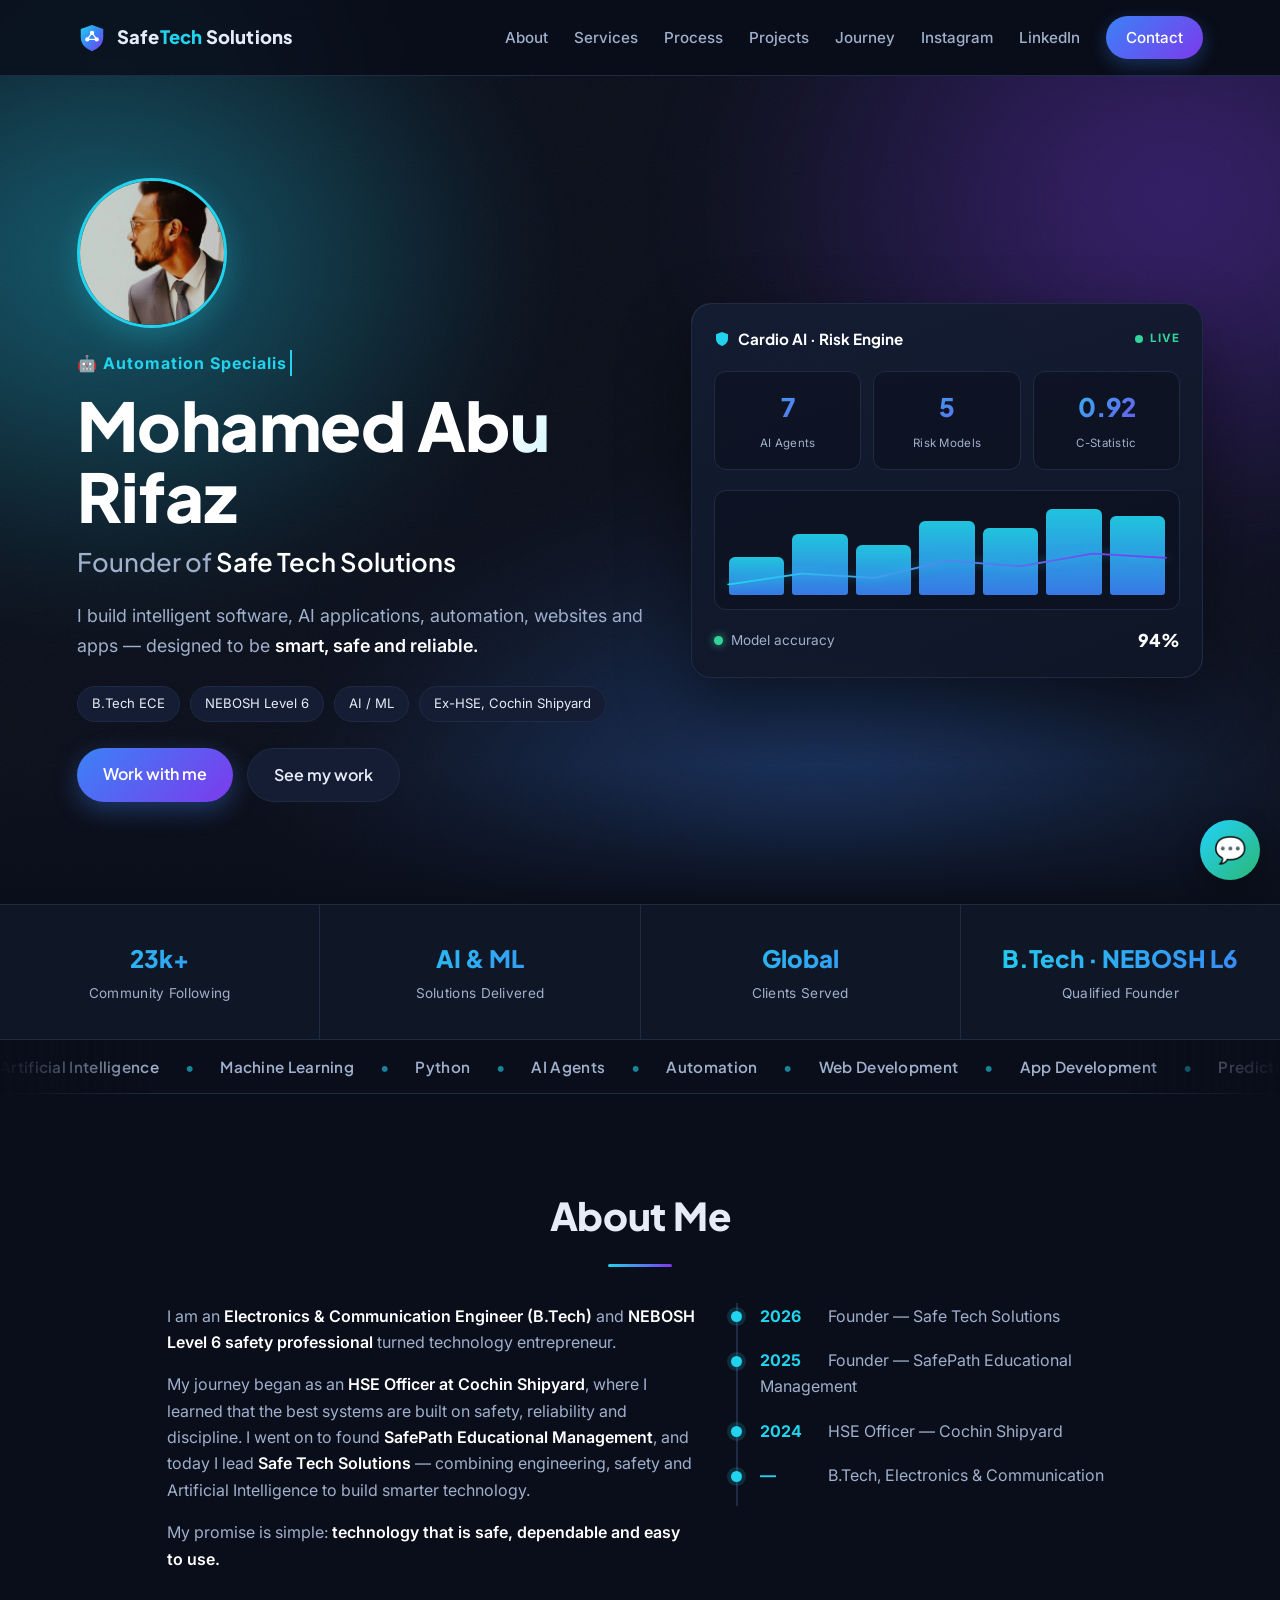
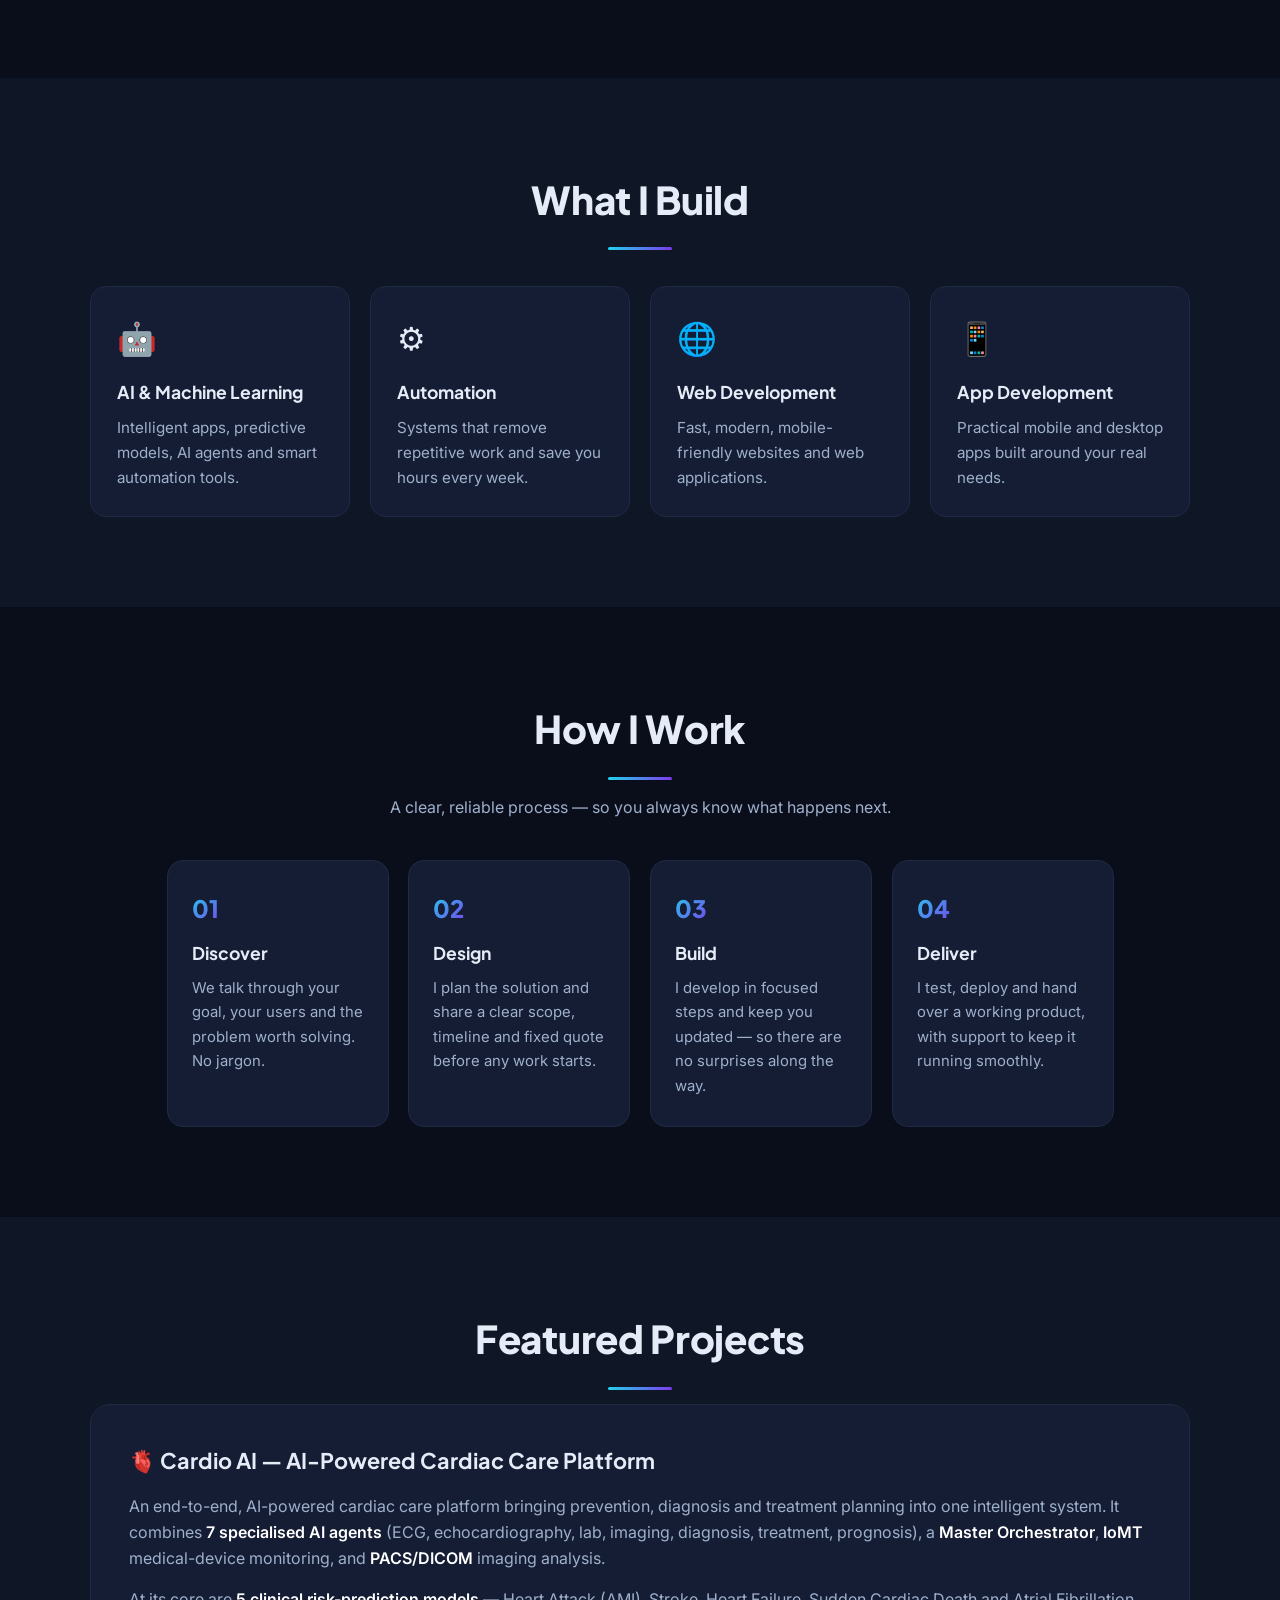
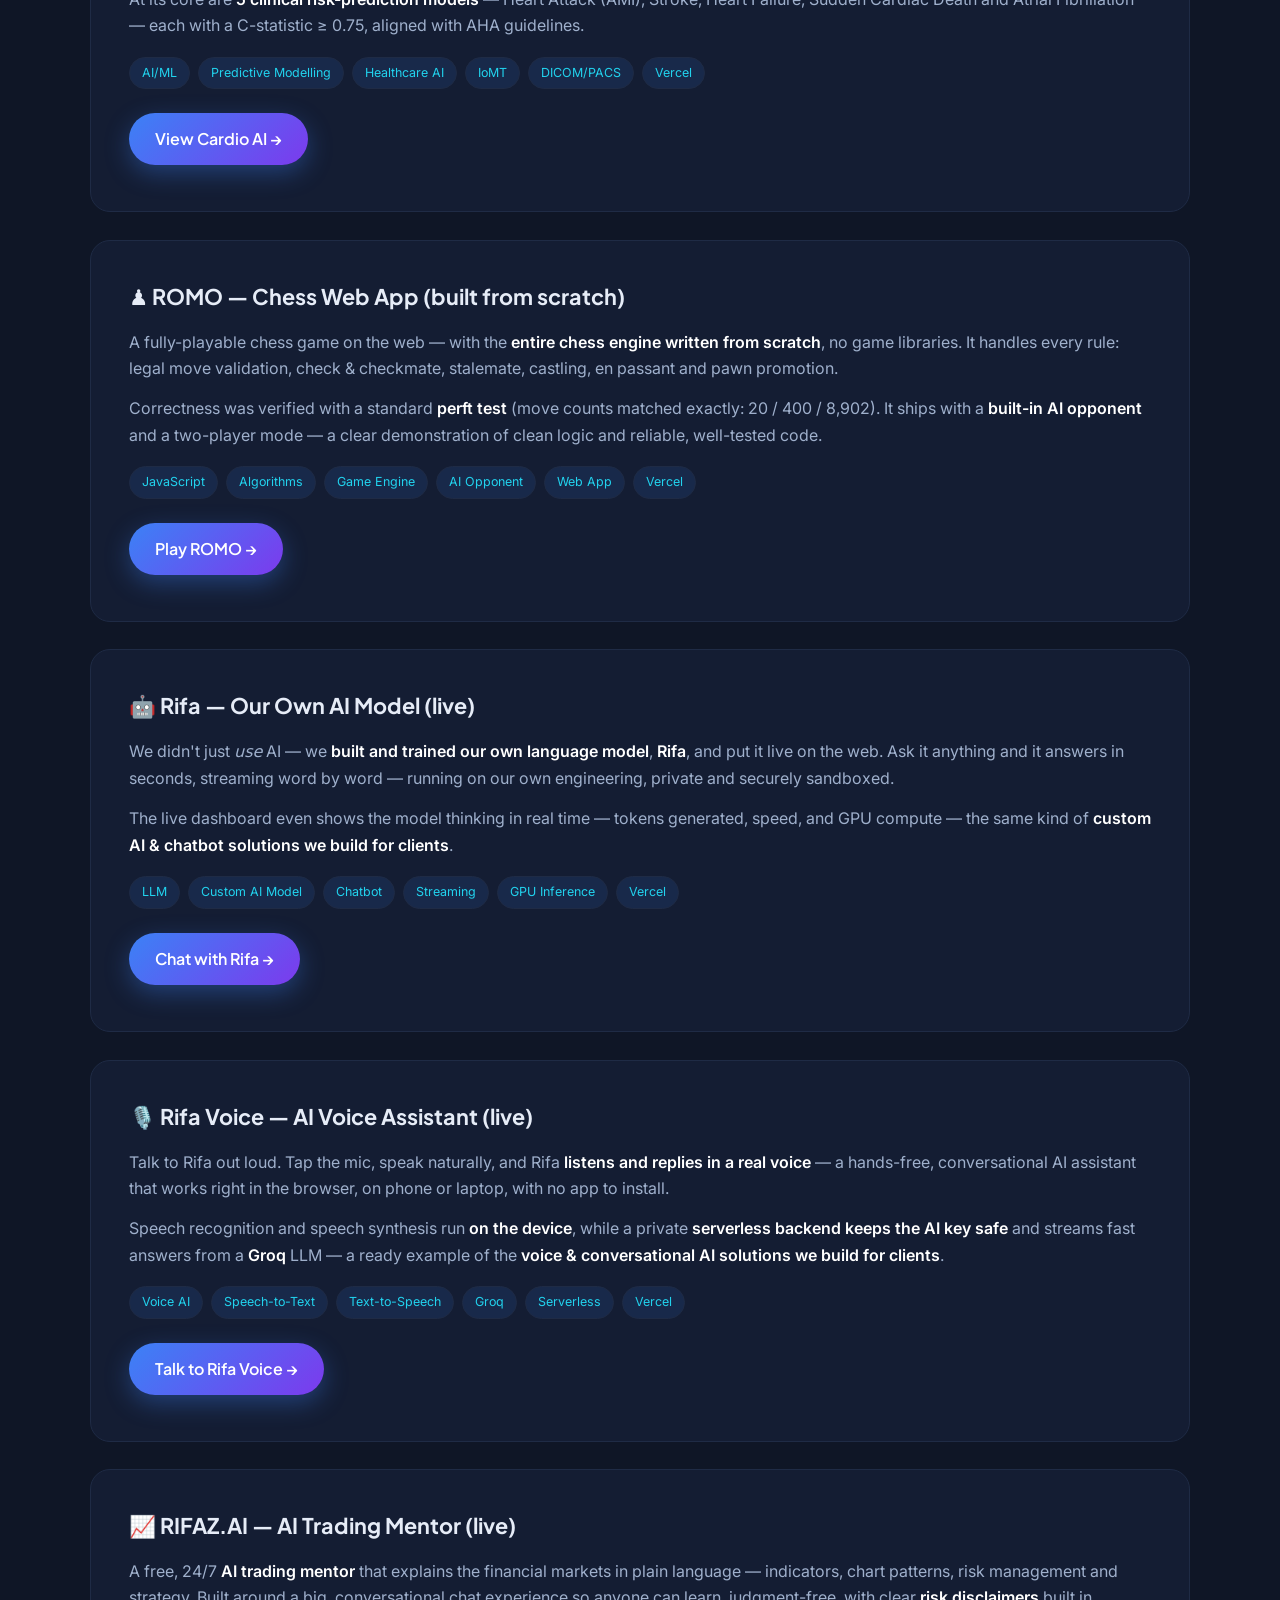
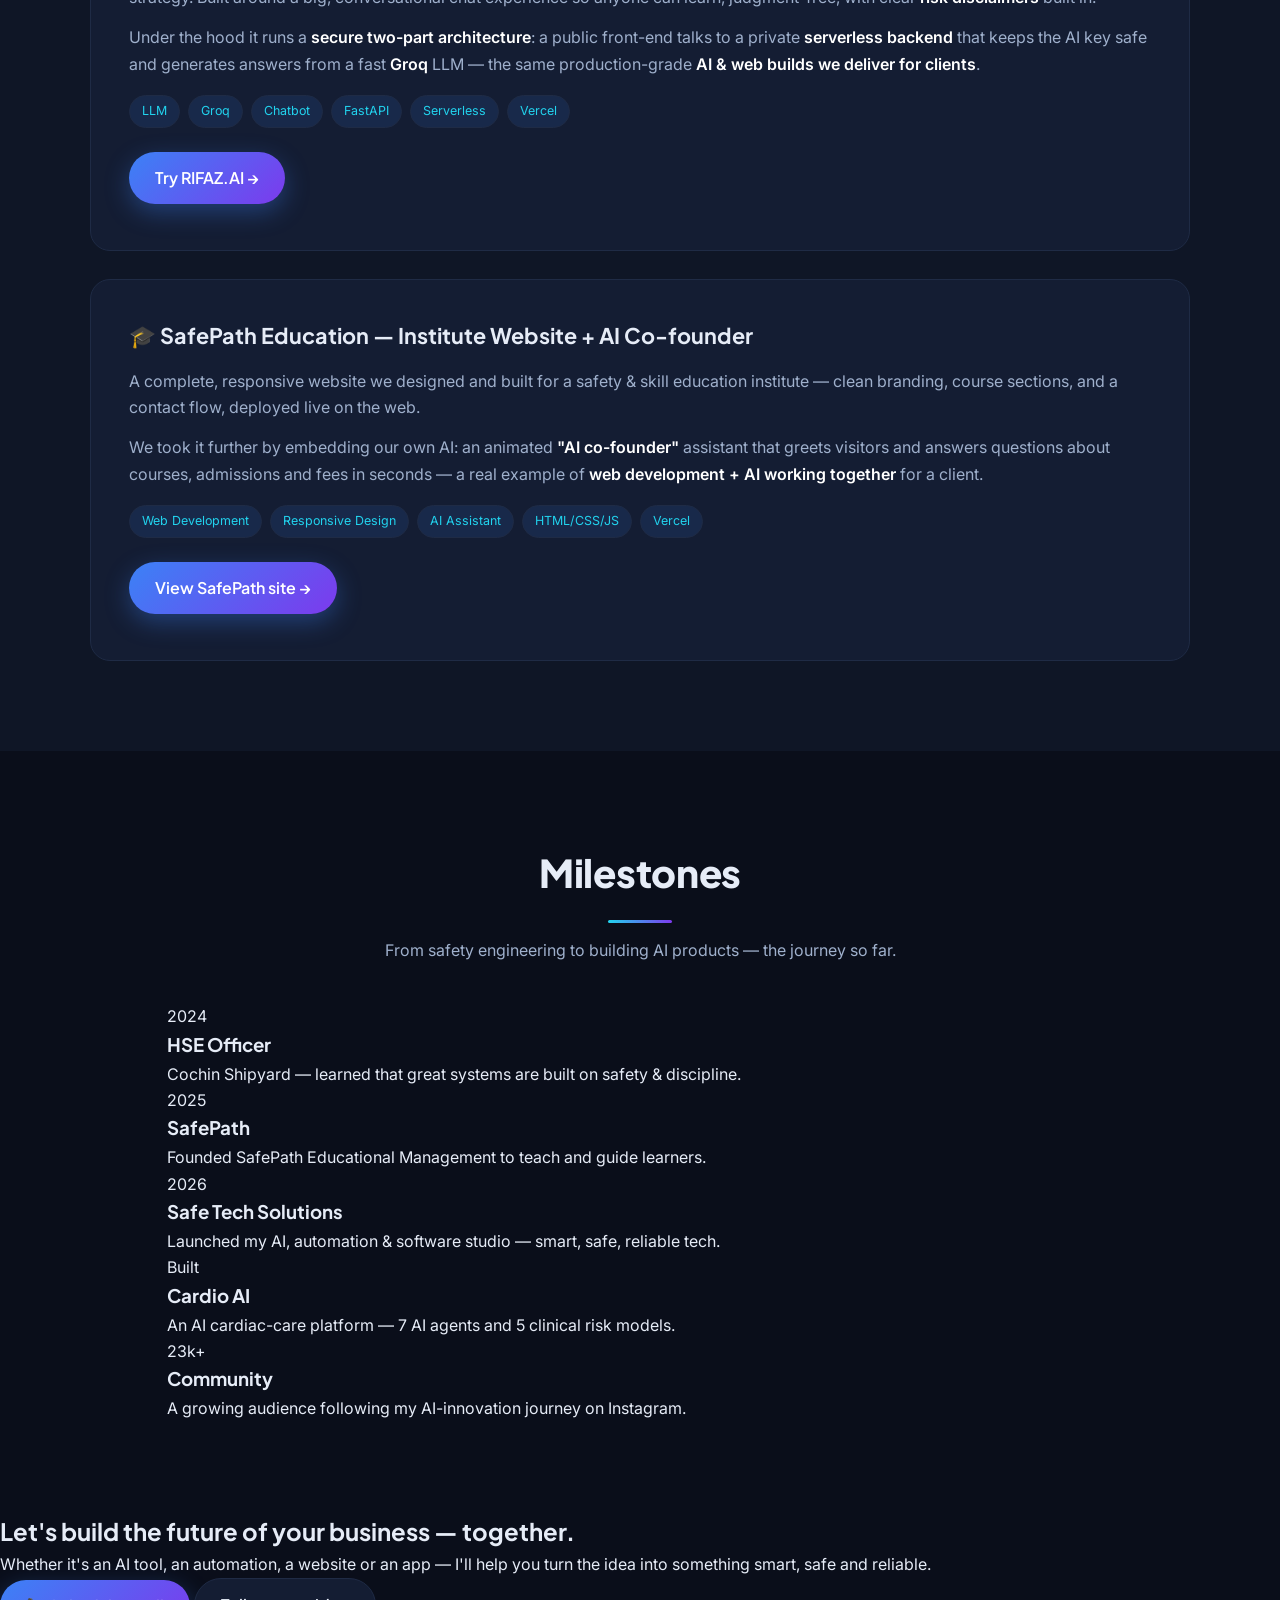
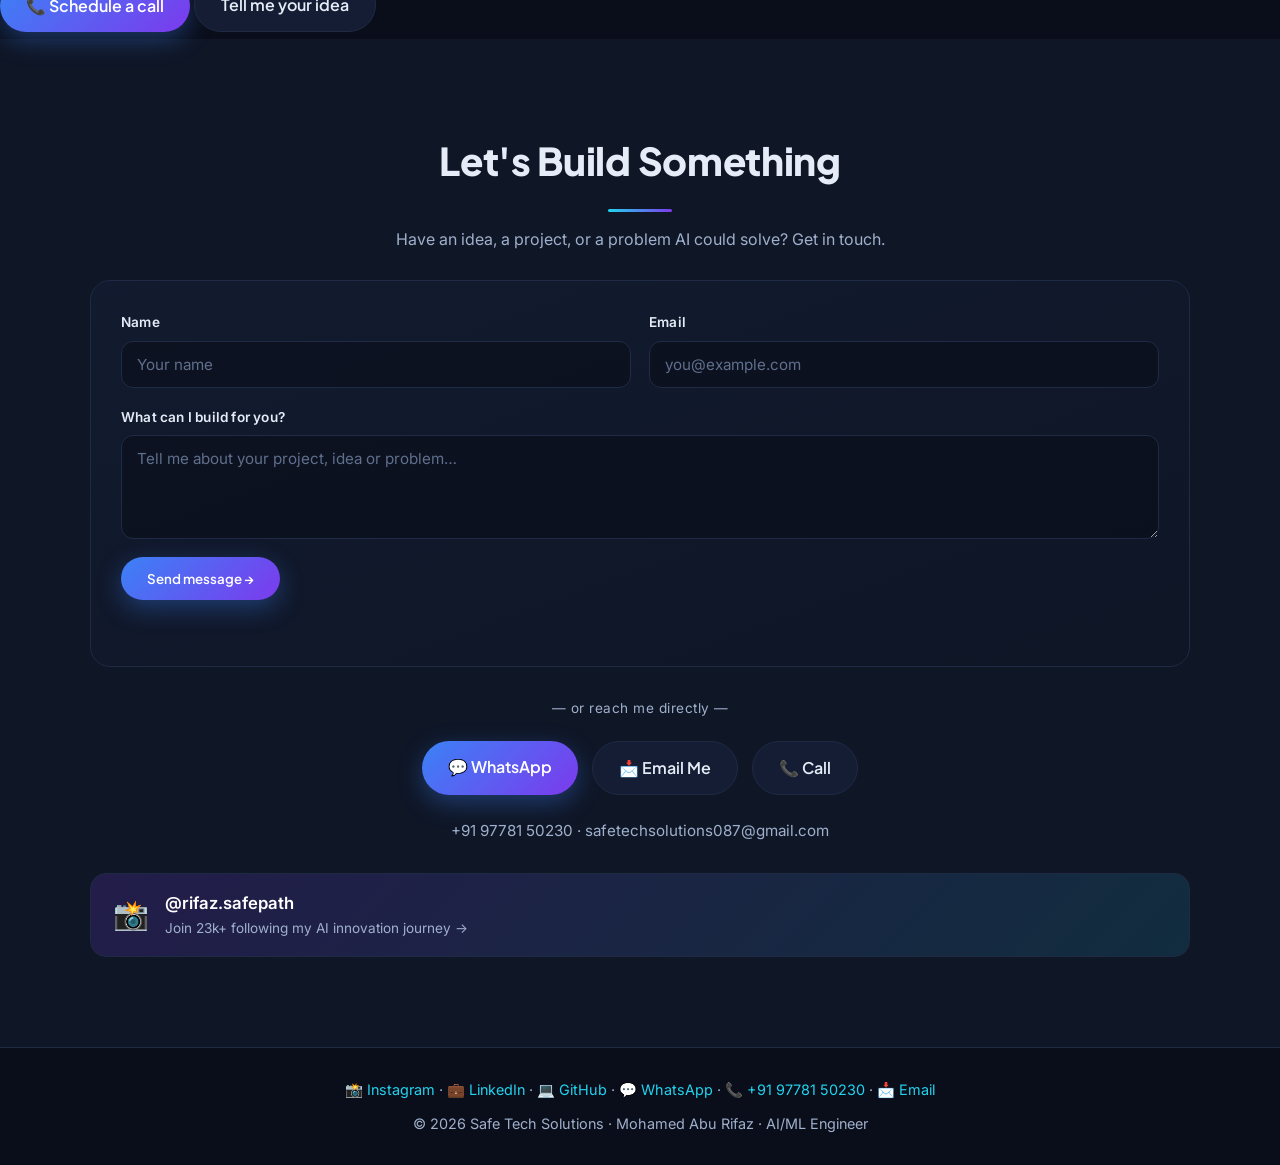
==== commit 608d628b: "Add Rifa Voice to Featured Projects Co-Authored-By: Claude Opus 4.8 <noreply@anthropic.com>" ====
--- a/index.html
+++ b/index.html
@@ -126,6 +126,7 @@
       <a href="#services">Services</a>
       <a href="#process">Process</a>
       <a href="#projects">Projects</a>
+      <a href="#journey">Journey</a>
       <a href="https://www.instagram.com/rifaz.safepath/" target="_blank" rel="noopener" title="Follow @rifaz.safepath on Instagram">Instagram</a>
       <a href="https://www.linkedin.com/in/safe-tech-solutions-b70ab7415/" target="_blank" rel="noopener" title="Connect on LinkedIn">LinkedIn</a>
       <a href="#contact" class="nav-cta">Contact</a>
@@ -377,6 +378,138 @@
         <a class="btn btn-primary" href="https://romo-mu.vercel.app" target="_blank" rel="noopener">Play ROMO →</a>
       </div>
     </article>
+
+    <article class="project" style="margin-top:28px">
+      <div class="project-body">
+        <h3>🤖 Rifa — Our Own AI Model (live)</h3>
+        <p>
+          We didn't just <em>use</em> AI — we <strong>built and trained our own language model</strong>,
+          <strong>Rifa</strong>, and put it live on the web. Ask it anything and it answers in seconds,
+          streaming word by word — running on our own engineering, private and securely sandboxed.
+        </p>
+        <p>
+          The live dashboard even shows the model thinking in real time — tokens generated, speed, and
+          GPU compute — the same kind of <strong>custom AI &amp; chatbot solutions we build for clients</strong>.
+        </p>
+        <div class="tags">
+          <span>LLM</span><span>Custom AI Model</span><span>Chatbot</span>
+          <span>Streaming</span><span>GPU Inference</span><span>Vercel</span>
+        </div>
+        <a class="btn btn-primary" href="https://rifa-ai.vercel.app" target="_blank" rel="noopener">Chat with Rifa →</a>
+      </div>
+    </article>
+
+    <article class="project" style="margin-top:28px">
+      <div class="project-body">
+        <h3>🎙️ Rifa Voice — AI Voice Assistant (live)</h3>
+        <p>
+          Talk to Rifa out loud. Tap the mic, speak naturally, and Rifa <strong>listens and replies
+          in a real voice</strong> — a hands-free, conversational AI assistant that works right in the
+          browser, on phone or laptop, with no app to install.
+        </p>
+        <p>
+          Speech recognition and speech synthesis run <strong>on the device</strong>, while a private
+          <strong>serverless backend keeps the AI key safe</strong> and streams fast answers from a
+          <strong>Groq</strong> LLM — a ready example of the <strong>voice &amp; conversational AI
+          solutions we build for clients</strong>.
+        </p>
+        <div class="tags">
+          <span>Voice AI</span><span>Speech-to-Text</span><span>Text-to-Speech</span>
+          <span>Groq</span><span>Serverless</span><span>Vercel</span>
+        </div>
+        <a class="btn btn-primary" href="https://rifa-voice.vercel.app" target="_blank" rel="noopener">Talk to Rifa Voice →</a>
+      </div>
+    </article>
+
+    <article class="project" style="margin-top:28px">
+      <div class="project-body">
+        <h3>📈 RIFAZ.AI — AI Trading Mentor (live)</h3>
+        <p>
+          A free, 24/7 <strong>AI trading mentor</strong> that explains the financial markets in
+          plain language — indicators, chart patterns, risk management and strategy. Built around a
+          big, conversational chat experience so anyone can learn, judgment-free, with clear
+          <strong>risk disclaimers</strong> built in.
+        </p>
+        <p>
+          Under the hood it runs a <strong>secure two-part architecture</strong>: a public front-end
+          talks to a private <strong>serverless backend</strong> that keeps the AI key safe and
+          generates answers from a fast <strong>Groq</strong> LLM — the same production-grade
+          <strong>AI &amp; web builds we deliver for clients</strong>.
+        </p>
+        <div class="tags">
+          <span>LLM</span><span>Groq</span><span>Chatbot</span>
+          <span>FastAPI</span><span>Serverless</span><span>Vercel</span>
+        </div>
+        <a class="btn btn-primary" href="https://rifaz-ai-trading.vercel.app" target="_blank" rel="noopener">Try RIFAZ.AI →</a>
+      </div>
+    </article>
+
+    <article class="project" style="margin-top:28px">
+      <div class="project-body">
+        <h3>🎓 SafePath Education — Institute Website + AI Co-founder</h3>
+        <p>
+          A complete, responsive website we designed and built for a safety &amp; skill
+          education institute — clean branding, course sections, and a contact flow,
+          deployed live on the web.
+        </p>
+        <p>
+          We took it further by embedding our own AI: an animated <strong>"AI co-founder"</strong>
+          assistant that greets visitors and answers questions about courses, admissions and
+          fees in seconds — a real example of <strong>web development + AI working together</strong>
+          for a client.
+        </p>
+        <div class="tags">
+          <span>Web Development</span><span>Responsive Design</span><span>AI Assistant</span>
+          <span>HTML/CSS/JS</span><span>Vercel</span>
+        </div>
+        <a class="btn btn-primary" href="https://safepath-education-site.vercel.app" target="_blank" rel="noopener">View SafePath site →</a>
+      </div>
+    </article>
+  </section>
+
+  <!-- ===== MILESTONES ===== -->
+  <section id="journey" class="section reveal">
+    <h2 class="section-title">Milestones</h2>
+    <p class="section-sub">From safety engineering to building AI products — the journey so far.</p>
+    <div class="milestones stagger">
+      <div class="milestone">
+        <span class="ms-year">2024</span>
+        <h3>HSE Officer</h3>
+        <p>Cochin Shipyard — learned that great systems are built on safety &amp; discipline.</p>
+      </div>
+      <div class="milestone">
+        <span class="ms-year">2025</span>
+        <h3>SafePath</h3>
+        <p>Founded SafePath Educational Management to teach and guide learners.</p>
+      </div>
+      <div class="milestone">
+        <span class="ms-year">2026</span>
+        <h3>Safe Tech Solutions</h3>
+        <p>Launched my AI, automation &amp; software studio — smart, safe, reliable tech.</p>
+      </div>
+      <div class="milestone">
+        <span class="ms-year">Built</span>
+        <h3>Cardio AI</h3>
+        <p>An AI cardiac-care platform — 7 AI agents and 5 clinical risk models.</p>
+      </div>
+      <div class="milestone">
+        <span class="ms-year">23k+</span>
+        <h3>Community</h3>
+        <p>A growing audience following my AI-innovation journey on Instagram.</p>
+      </div>
+    </div>
+  </section>
+
+  <!-- ===== CTA BAND ===== -->
+  <section class="cta-band reveal">
+    <div class="cta-inner">
+      <h2>Let's build the future of your business — together.</h2>
+      <p>Whether it's an AI tool, an automation, a website or an app — I'll help you turn the idea into something smart, safe and reliable.</p>
+      <div class="cta-band-actions">
+        <a href="https://wa.me/919778150230?text=Hi%20Rifaz%2C%20I%27d%20like%20to%20schedule%20a%20call%20about%20a%20project." target="_blank" rel="noopener" class="btn btn-primary">📞 Schedule a call</a>
+        <a href="#contact" class="btn btn-ghost">Tell me your idea</a>
+      </div>
+    </div>
   </section>
 
   <!-- ===== CONTACT ===== -->
@@ -672,5 +805,67 @@
       });
     })();
   </script>
+
+  <!-- ===================== Rifa AI chat widget (sandboxed) ===================== -->
+  <!-- Rifa runs on a separate hardened service and is embedded in a sandboxed     -->
+  <!-- iframe, so it is isolated from this website. Update RIFA_CHAT_URL below with -->
+  <!-- your public chat link (from ./share.sh) to switch it on in production.       -->
+  <style>
+    #rifa-fab{position:fixed;right:20px;bottom:20px;z-index:9998;width:60px;height:60px;border:0;border-radius:50%;
+      cursor:pointer;background:linear-gradient(135deg,#21d4fd,#2bb673);color:#04121a;font-size:26px;
+      box-shadow:0 8px 24px rgba(0,0,0,.3);display:grid;place-items:center;transition:transform .15s}
+    #rifa-fab:hover{transform:scale(1.07)}
+    #rifa-panel{position:fixed;right:20px;bottom:90px;z-index:9999;width:370px;max-width:calc(100vw - 40px);
+      height:560px;max-height:calc(100vh - 120px);background:#0a0e14;border:1px solid #1e2733;border-radius:16px;
+      overflow:hidden;box-shadow:0 16px 48px rgba(0,0,0,.5);display:none;flex-direction:column}
+    #rifa-panel.open{display:flex}
+    #rifa-bar{display:flex;align-items:center;gap:8px;padding:10px 14px;background:#0d131c;border-bottom:1px solid #1e2733;color:#e6edf3;font:600 14px system-ui}
+    #rifa-bar .x{margin-left:auto;cursor:pointer;color:#8b97a7;font-size:18px;background:none;border:0}
+    #rifa-frame{flex:1;border:0;width:100%}
+    #rifa-off{padding:24px;color:#8b97a7;font:14px/1.6 system-ui;text-align:center}
+    #rifa-off a{color:#2bb673;font-weight:600;text-decoration:none}
+  </style>
+  <button id="rifa-fab" title="Chat with Rifa AI" aria-label="Open Rifa AI chat">💬</button>
+  <div id="rifa-panel" role="dialog" aria-label="Rifa AI chat">
+    <div id="rifa-bar"><span>🤖 Rifa AI</span><button class="x" id="rifa-close" aria-label="Close">✕</button></div>
+    <div id="rifa-off">
+      Rifa is offline right now.<br>Talk to us directly on
+      <a href="https://wa.me/919778150230" target="_blank" rel="noopener">WhatsApp</a>.
+    </div>
+  </div>
+  <script>
+  (function () {
+    // 👉 Local testing uses localhost; in production paste your ./share.sh tunnel URL here:
+    var RIFA_CHAT_URL = (location.hostname === 'localhost' || location.hostname === '127.0.0.1')
+      ? 'http://localhost:3000'
+      : 'https://rifa-ai.vercel.app';   // stable Rifa app (it calls the live model tunnel internally)
+
+    var fab = document.getElementById('rifa-fab');
+    var panel = document.getElementById('rifa-panel');
+    var off = document.getElementById('rifa-off');
+    var loaded = false;
+
+    function open() {
+      panel.classList.add('open');
+      if (!loaded && RIFA_CHAT_URL) {
+        var f = document.createElement('iframe');
+        f.id = 'rifa-frame';
+        // SANDBOXED: scripts/forms only — no same-origin, no top navigation, isolated from this site
+        f.setAttribute('sandbox', 'allow-scripts allow-forms allow-popups');
+        f.src = RIFA_CHAT_URL;
+        off.style.display = 'none';
+        panel.appendChild(f);
+        loaded = true;
+      }
+    }
+    function close() { panel.classList.remove('open'); }
+
+    fab.addEventListener('click', function () {
+      panel.classList.contains('open') ? close() : open();
+    });
+    document.getElementById('rifa-close').addEventListener('click', close);
+  })();
+  </script>
+  <!-- =================== end Rifa AI chat widget =================== -->
 </body>
 </html>
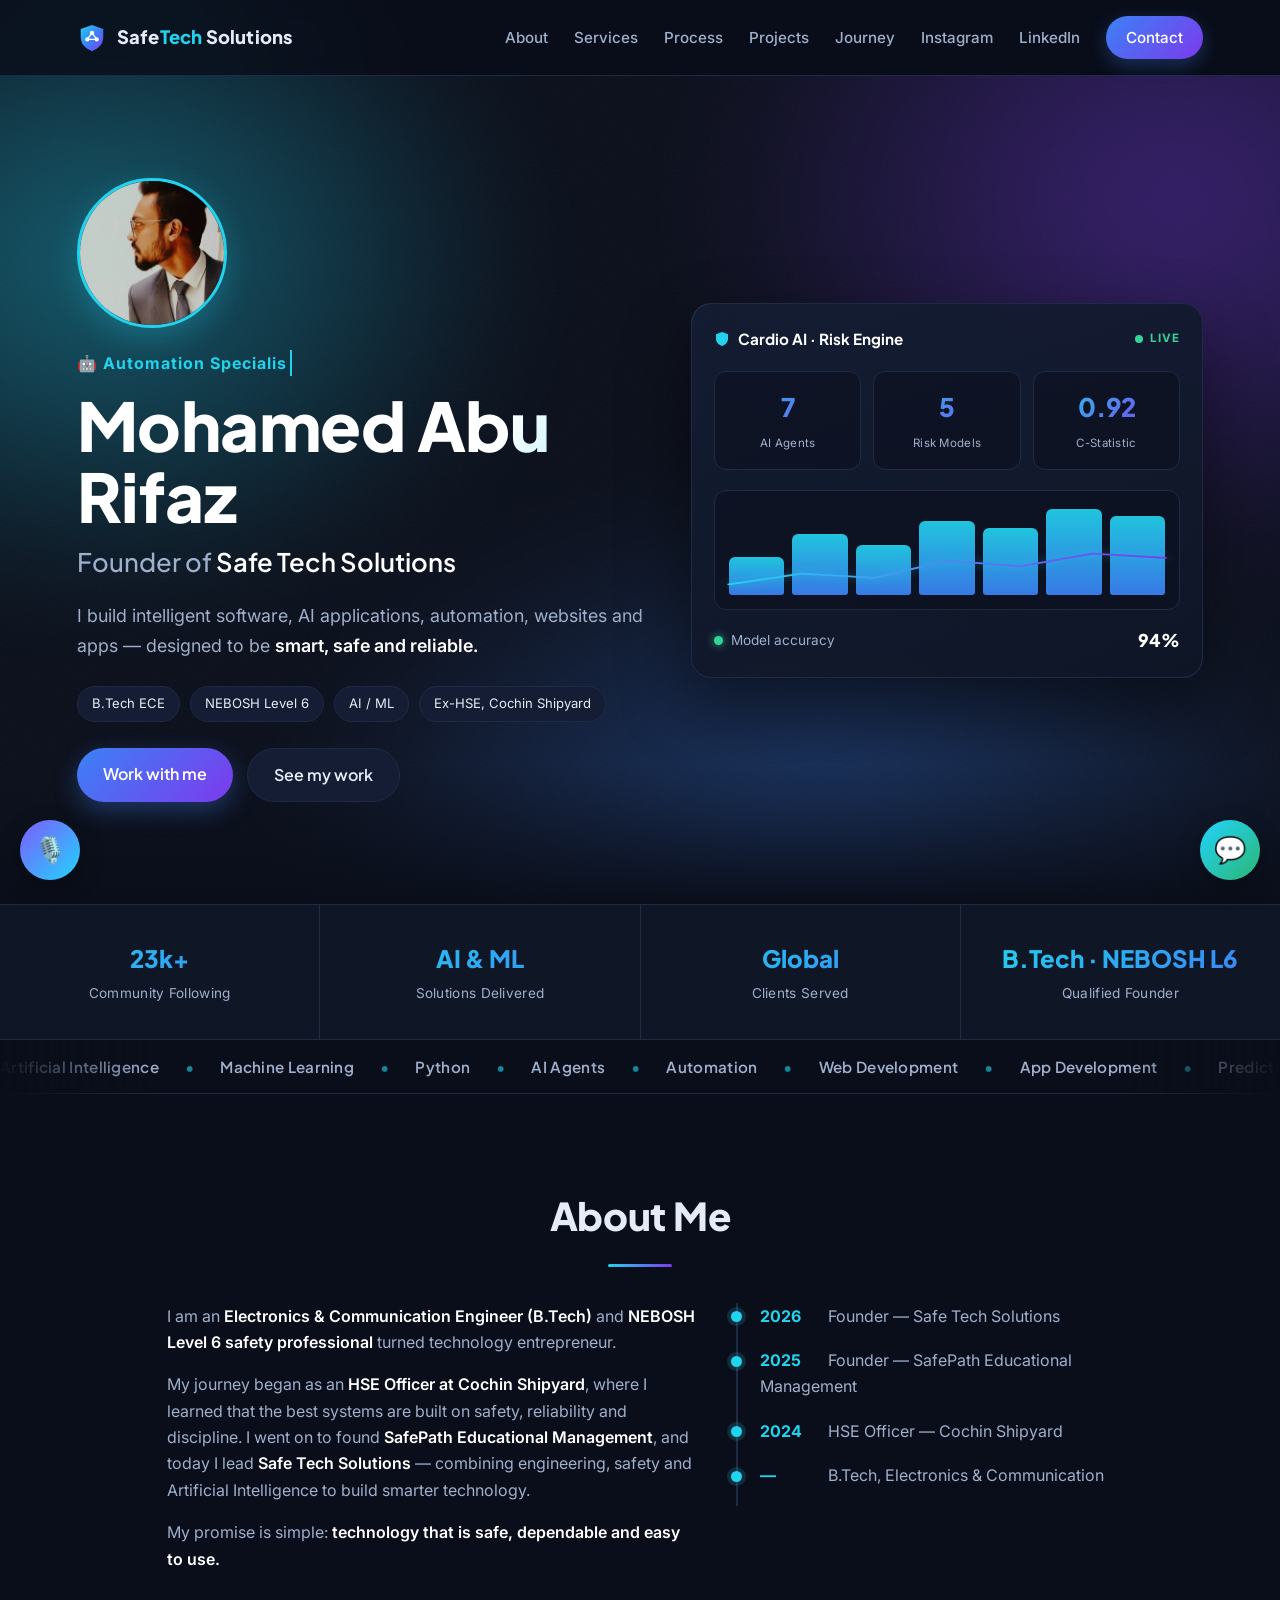
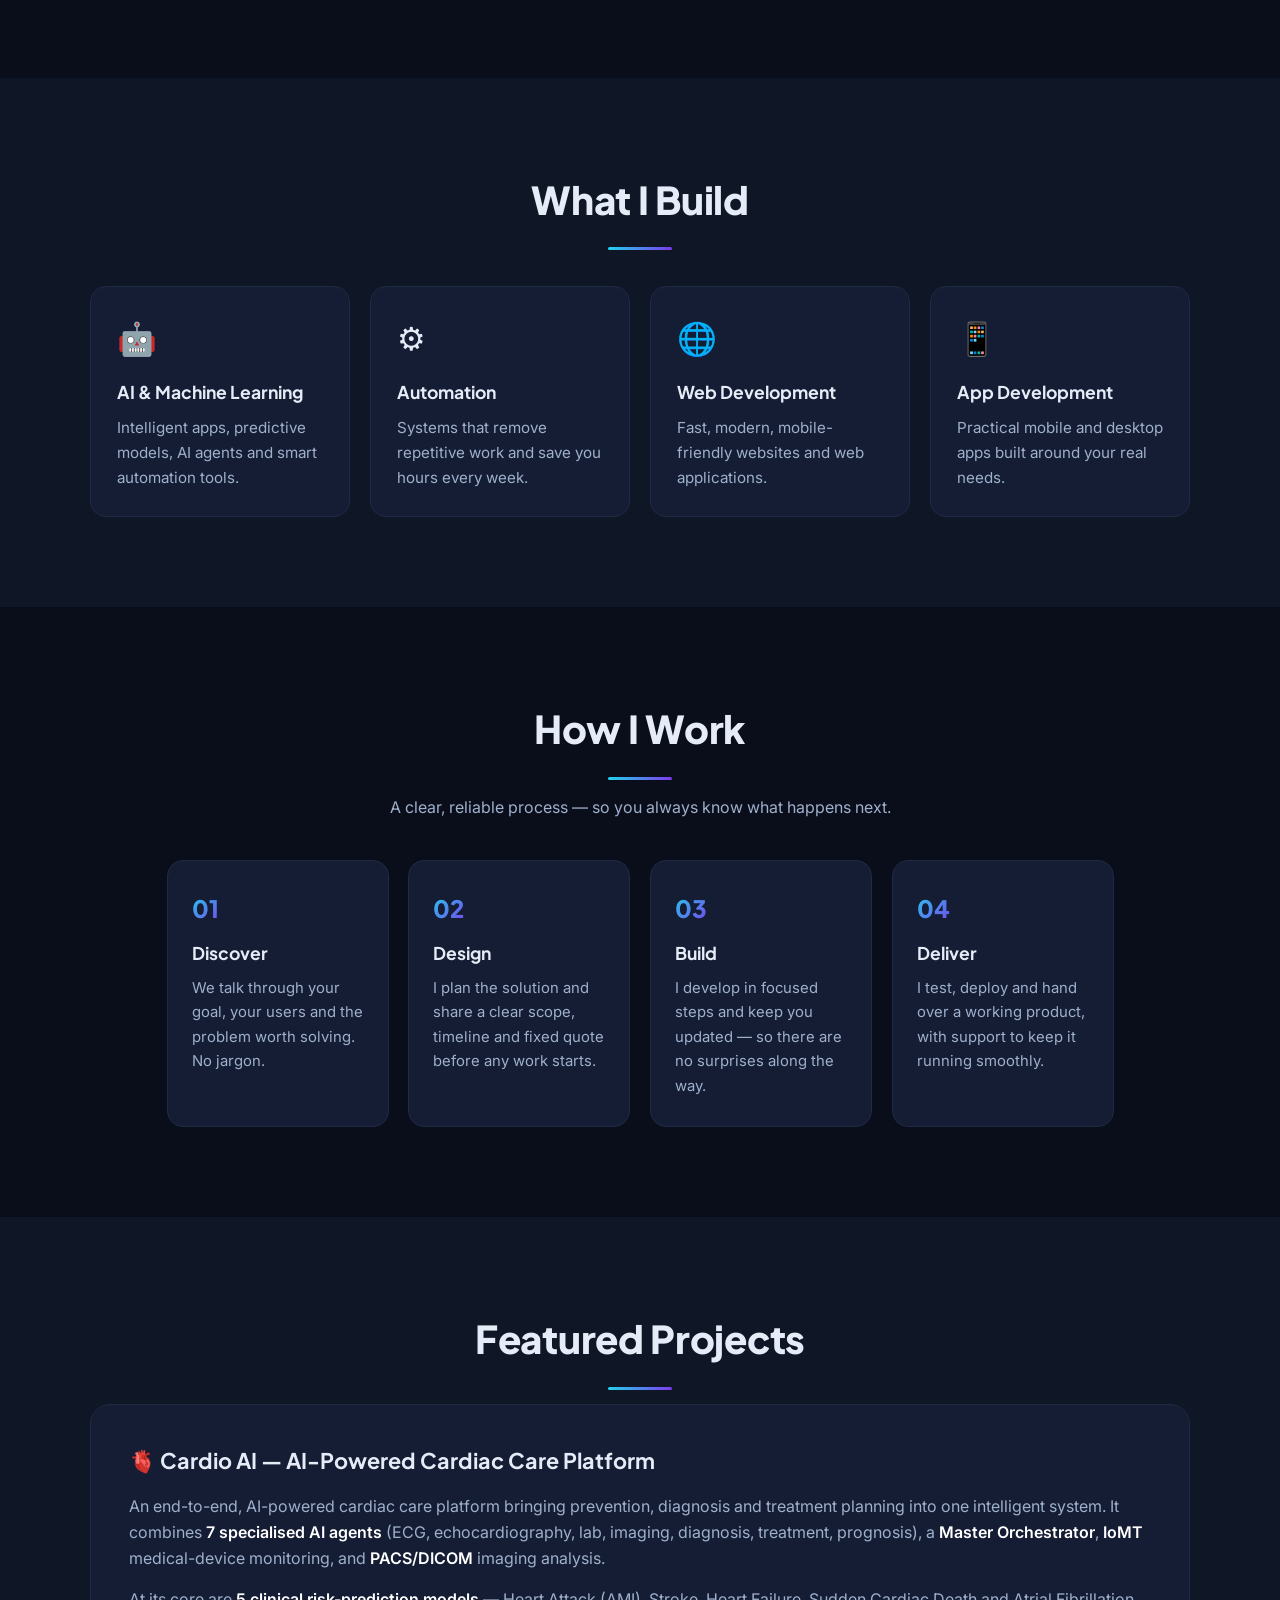
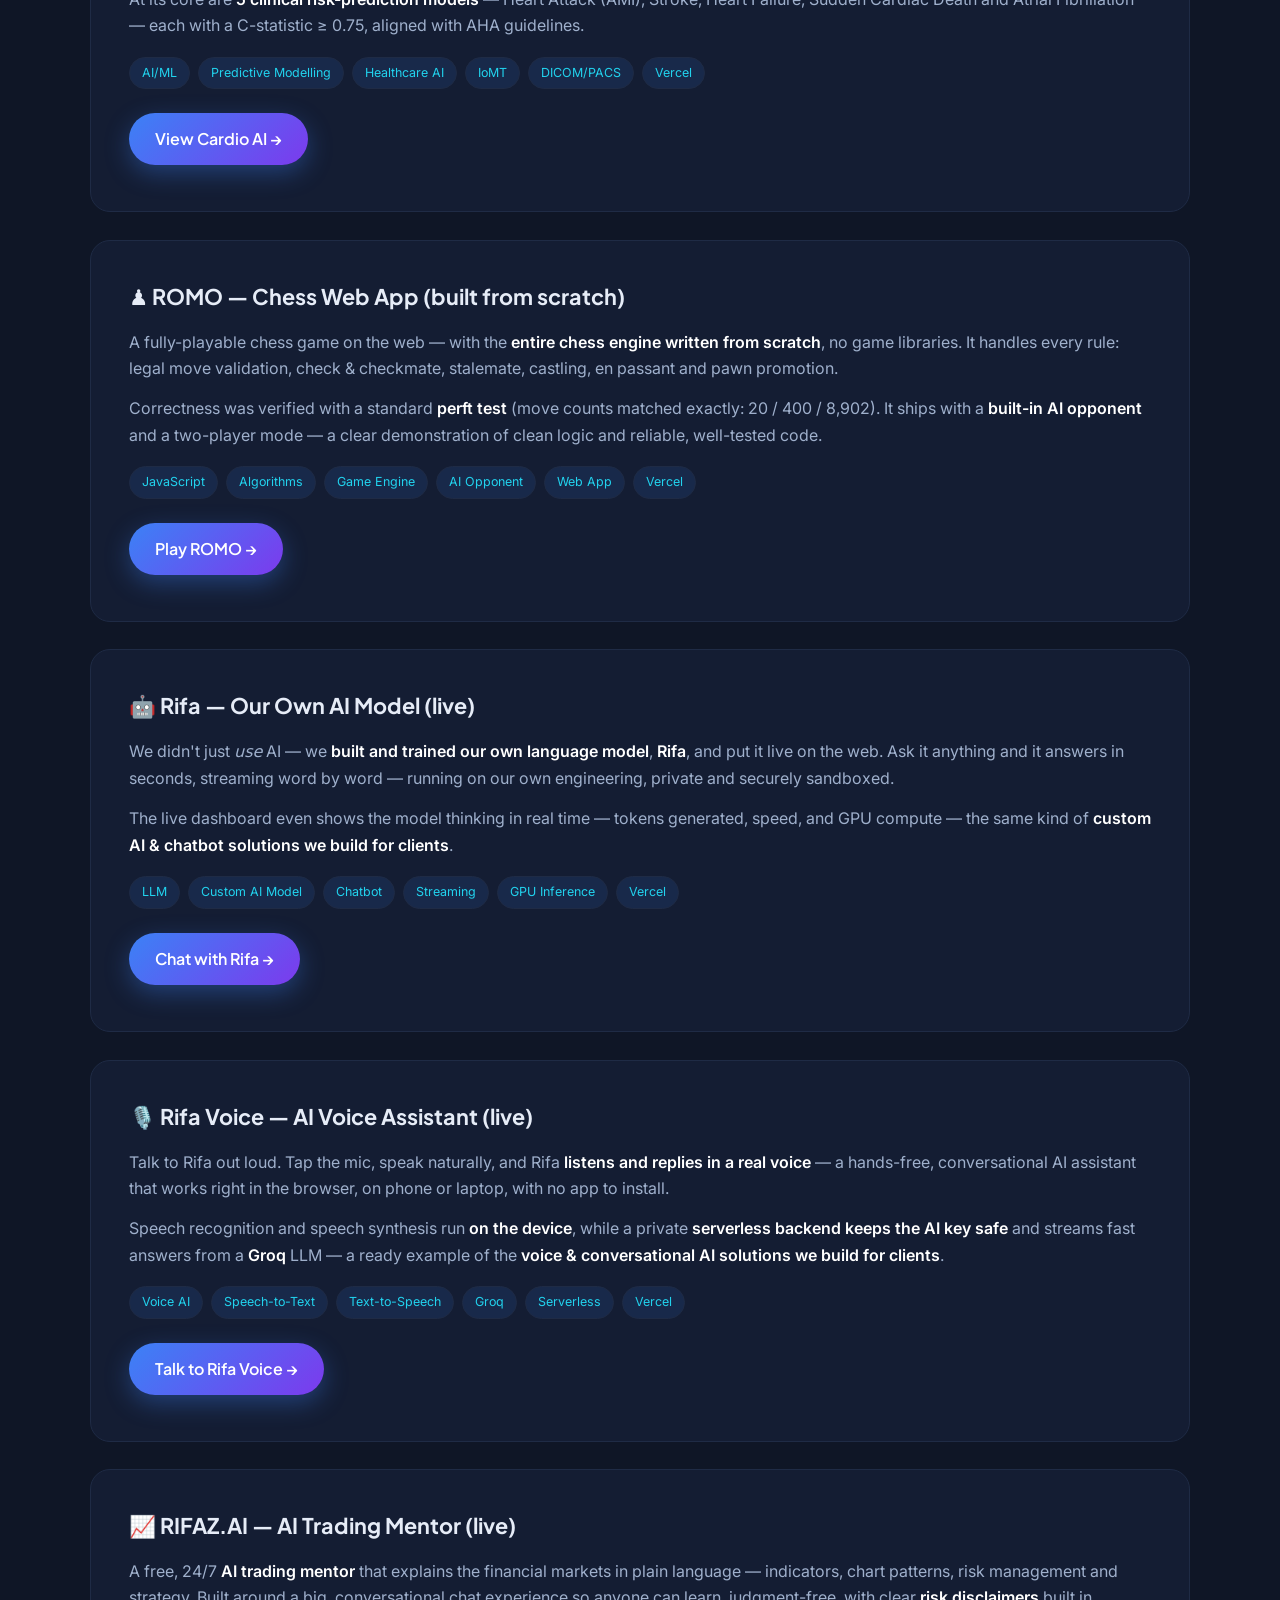
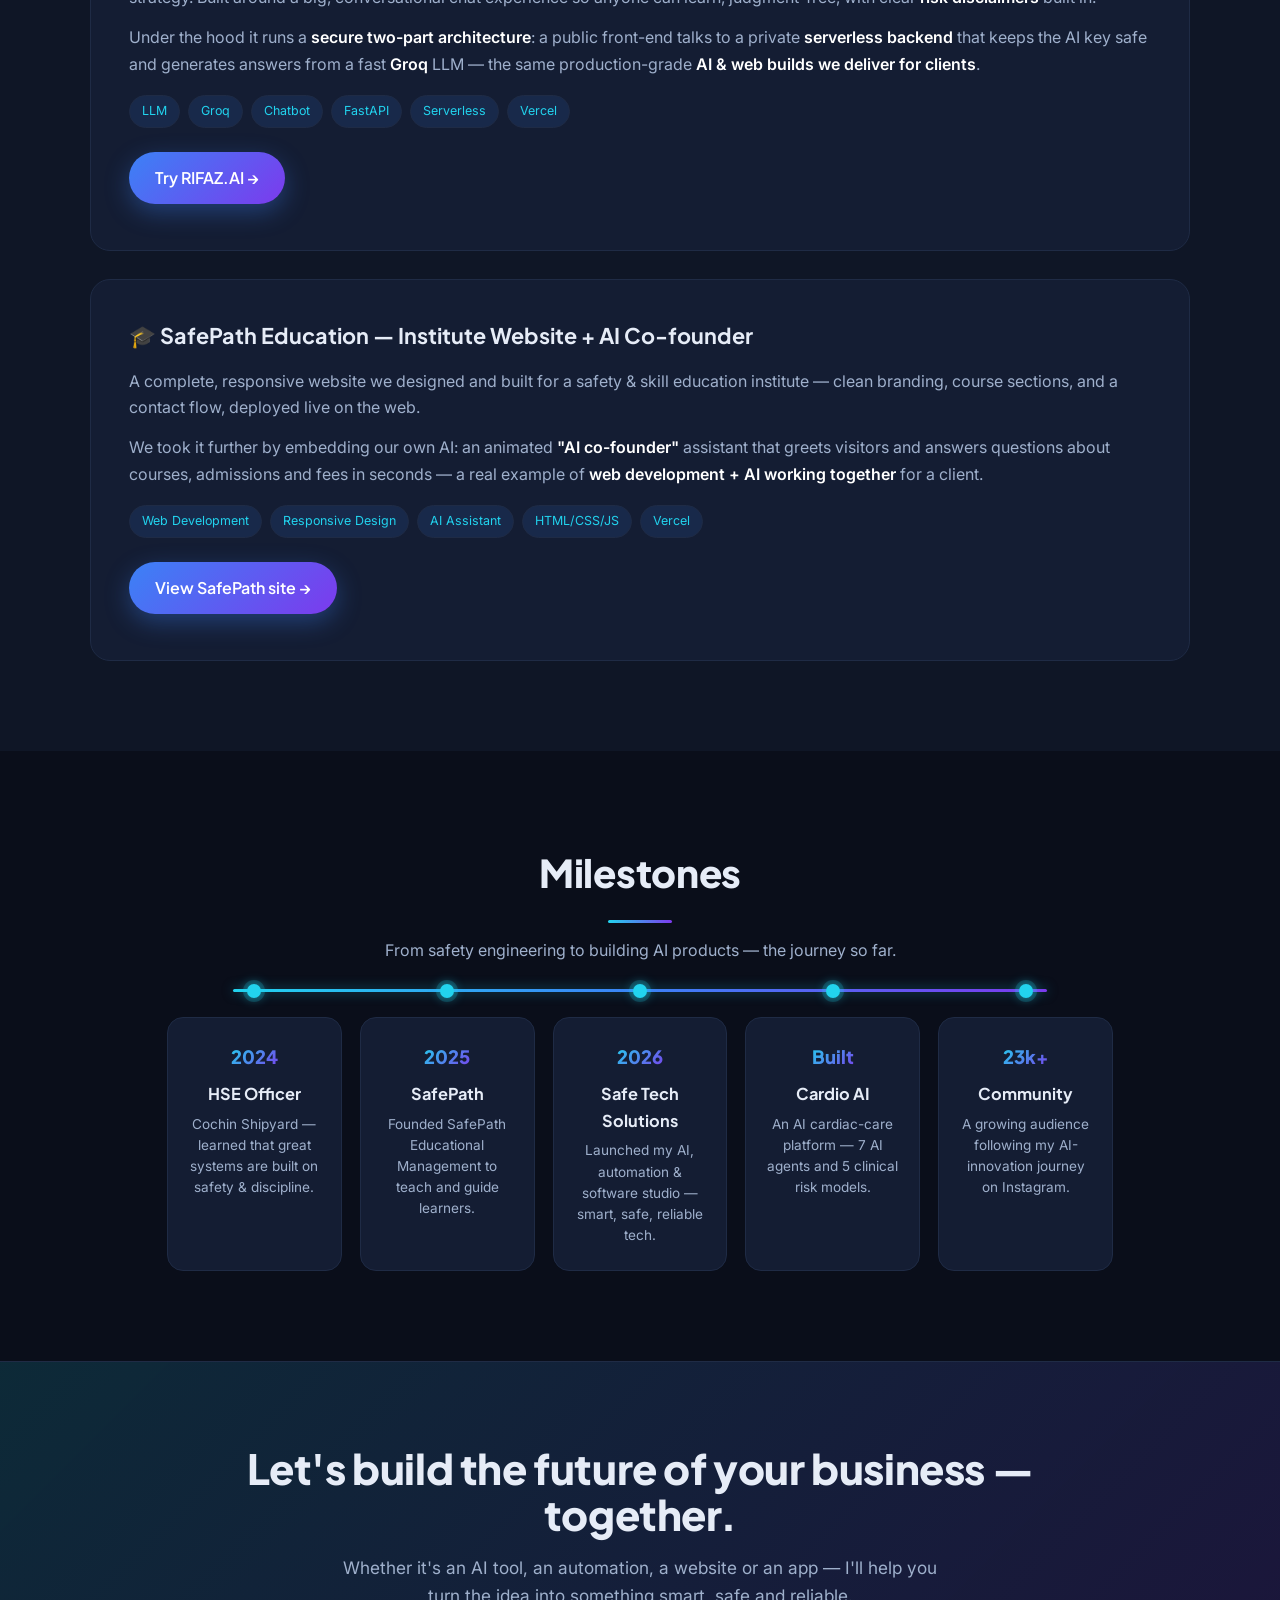
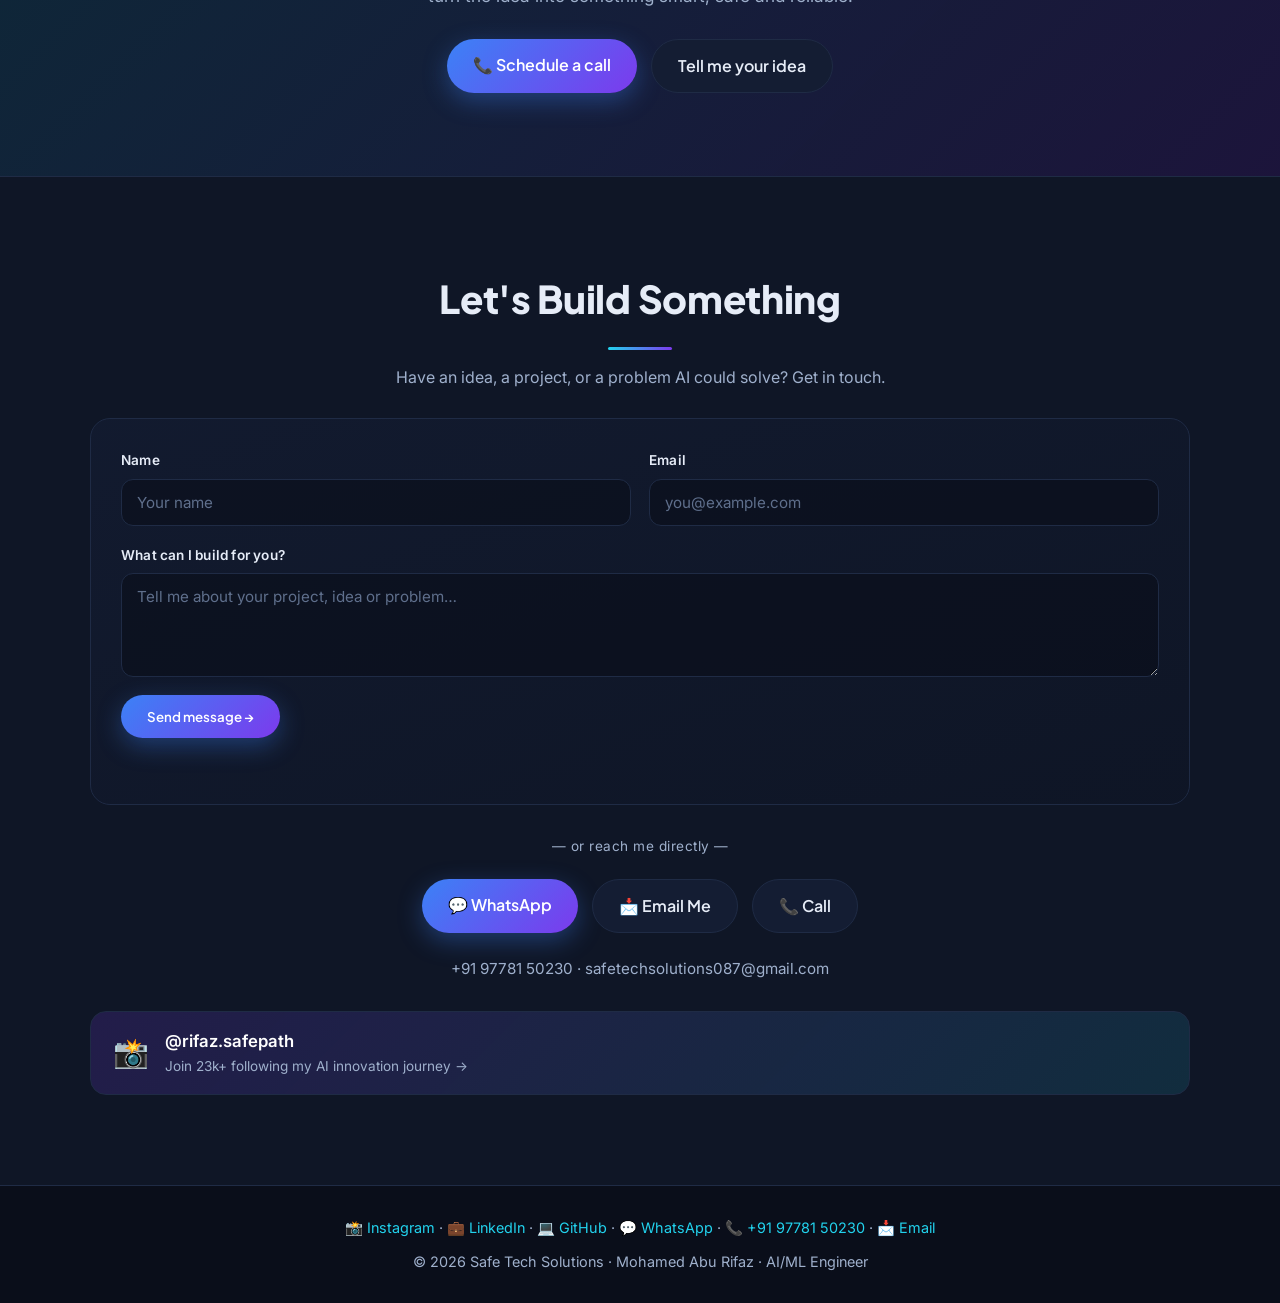
==== commit d9e2e391: "Add Rifa Voice assistant floating launcher (sandboxed iframe + mic permission)" ====
--- a/index.html
+++ b/index.html
@@ -867,5 +867,59 @@
   })();
   </script>
   <!-- =================== end Rifa AI chat widget =================== -->
+
+  <!-- ===================== Rifa Voice assistant (sandboxed) ===================== -->
+  <!-- Rifa Voice runs on its own app (rifa-voice.vercel.app) and is embedded in a  -->
+  <!-- sandboxed iframe WITH microphone permission so visitors can talk to Rifa      -->
+  <!-- hands-free without leaving this site. If a browser blocks the mic inside the  -->
+  <!-- frame, the "Open full ↗" link launches the standalone app as a fallback.      -->
+  <style>
+    #rvoice-fab{position:fixed;left:20px;bottom:20px;z-index:9998;width:60px;height:60px;border:0;border-radius:50%;
+      cursor:pointer;background:linear-gradient(135deg,#7c5cff,#21d4fd);color:#fff;font-size:26px;
+      box-shadow:0 8px 24px rgba(0,0,0,.3);display:grid;place-items:center;transition:transform .15s}
+    #rvoice-fab:hover{transform:scale(1.07)}
+    #rvoice-panel{position:fixed;left:20px;bottom:90px;z-index:9999;width:370px;max-width:calc(100vw - 40px);
+      height:560px;max-height:calc(100vh - 120px);background:#0a0e14;border:1px solid #1e2733;border-radius:16px;
+      overflow:hidden;box-shadow:0 16px 48px rgba(0,0,0,.5);display:none;flex-direction:column}
+    #rvoice-panel.open{display:flex}
+    #rvoice-bar{display:flex;align-items:center;gap:10px;padding:10px 14px;background:#0d131c;border-bottom:1px solid #1e2733;color:#e6edf3;font:600 14px system-ui}
+    #rvoice-bar a{margin-left:auto;color:#8b97a7;font-size:12px;font-weight:600;text-decoration:none}
+    #rvoice-bar a:hover{color:#21d4fd}
+    #rvoice-bar .x{cursor:pointer;color:#8b97a7;font-size:18px;background:none;border:0;padding:0 2px}
+    #rvoice-frame{flex:1;border:0;width:100%}
+  </style>
+  <button id="rvoice-fab" title="Talk to Rifa Voice" aria-label="Open Rifa Voice assistant">🎙️</button>
+  <div id="rvoice-panel" role="dialog" aria-label="Rifa Voice assistant">
+    <div id="rvoice-bar"><span>🎙️ Rifa Voice</span><a id="rvoice-full" href="https://rifa-voice.vercel.app" target="_blank" rel="noopener" title="Open Rifa Voice full screen">Open full ↗</a><button class="x" id="rvoice-close" aria-label="Close">✕</button></div>
+  </div>
+  <script>
+  (function () {
+    var RVOICE_URL = 'https://rifa-voice.vercel.app';
+    var fab = document.getElementById('rvoice-fab');
+    var panel = document.getElementById('rvoice-panel');
+    var loaded = false;
+
+    function open() {
+      panel.classList.add('open');
+      if (!loaded) {
+        var f = document.createElement('iframe');
+        f.id = 'rvoice-frame';
+        // trusted first-party voice app: grant microphone + autoplay so speech works in-frame
+        f.setAttribute('allow', 'microphone; autoplay');
+        f.setAttribute('sandbox', 'allow-scripts allow-forms allow-popups allow-same-origin');
+        f.src = RVOICE_URL;
+        panel.appendChild(f);
+        loaded = true;
+      }
+    }
+    function close() { panel.classList.remove('open'); }
+
+    fab.addEventListener('click', function () {
+      panel.classList.contains('open') ? close() : open();
+    });
+    document.getElementById('rvoice-close').addEventListener('click', close);
+  })();
+  </script>
+  <!-- =================== end Rifa Voice assistant =================== -->
 </body>
 </html>
--- a/styles.css
+++ b/styles.css
@@ -284,6 +284,52 @@
   background:rgba(59,130,246,.12);border:1px solid var(--line);color:var(--brand2)
 }
 
+/* ===== Milestones timeline ===== */
+.milestones{position:relative;display:grid;grid-template-columns:repeat(5,1fr);gap:18px;margin-top:54px}
+.milestones::before{
+  content:"";position:absolute;top:-28px;left:7%;right:7%;height:3px;border-radius:3px;
+  background:linear-gradient(90deg,var(--brand2),var(--brand),var(--accent));
+  box-shadow:0 0 12px rgba(34,211,238,.5)
+}
+.milestone{
+  position:relative;background:var(--card);border:1px solid var(--line);border-radius:16px;
+  padding:24px 18px;text-align:center;transition:transform .2s,border-color .2s,box-shadow .25s
+}
+.milestone::before{
+  content:"";position:absolute;top:-34px;left:50%;transform:translateX(-50%);
+  width:14px;height:14px;border-radius:50%;background:var(--brand2);
+  box-shadow:0 0 0 4px rgba(34,211,238,.18),0 0 12px rgba(34,211,238,.7)
+}
+.milestone:hover{transform:translateY(-5px);border-color:var(--brand);box-shadow:0 16px 36px rgba(0,0,0,.35)}
+.ms-year{
+  display:inline-block;font-family:var(--font-head);font-weight:800;font-size:1.15rem;
+  background:linear-gradient(135deg,var(--brand2),var(--accent));
+  -webkit-background-clip:text;background-clip:text;-webkit-text-fill-color:transparent;margin-bottom:8px
+}
+.milestone h3{font-size:1.02rem;margin-bottom:6px}
+.milestone p{color:var(--muted);font-size:.85rem;line-height:1.55}
+@media(max-width:980px){
+  .milestones{grid-template-columns:1fr 1fr}
+  .milestones::before{display:none}
+  .milestone::before{display:none}
+}
+@media(max-width:520px){.milestones{grid-template-columns:1fr}}
+
+/* ===== Business CTA band ===== */
+.cta-band{position:relative;padding:84px 6vw;text-align:center;overflow:hidden;isolation:isolate}
+.cta-band::before{
+  content:"";position:absolute;inset:0;z-index:-1;
+  background:linear-gradient(135deg,rgba(34,211,238,.14),rgba(124,58,237,.16));
+  border-top:1px solid var(--line);border-bottom:1px solid var(--line)
+}
+.cta-inner{max-width:800px;margin:0 auto}
+.cta-band h2{
+  font-family:var(--font-head);font-size:clamp(1.7rem,4.5vw,2.6rem);font-weight:800;
+  line-height:1.12;letter-spacing:-.4px;margin-bottom:16px
+}
+.cta-band p{color:var(--muted);font-size:1.08rem;max-width:600px;margin:0 auto 28px}
+.cta-band-actions{display:flex;gap:14px;justify-content:center;flex-wrap:wrap}
+
 /* ===== Contact ===== */
 .contact-sub{text-align:center;color:var(--muted);margin-bottom:28px}
 
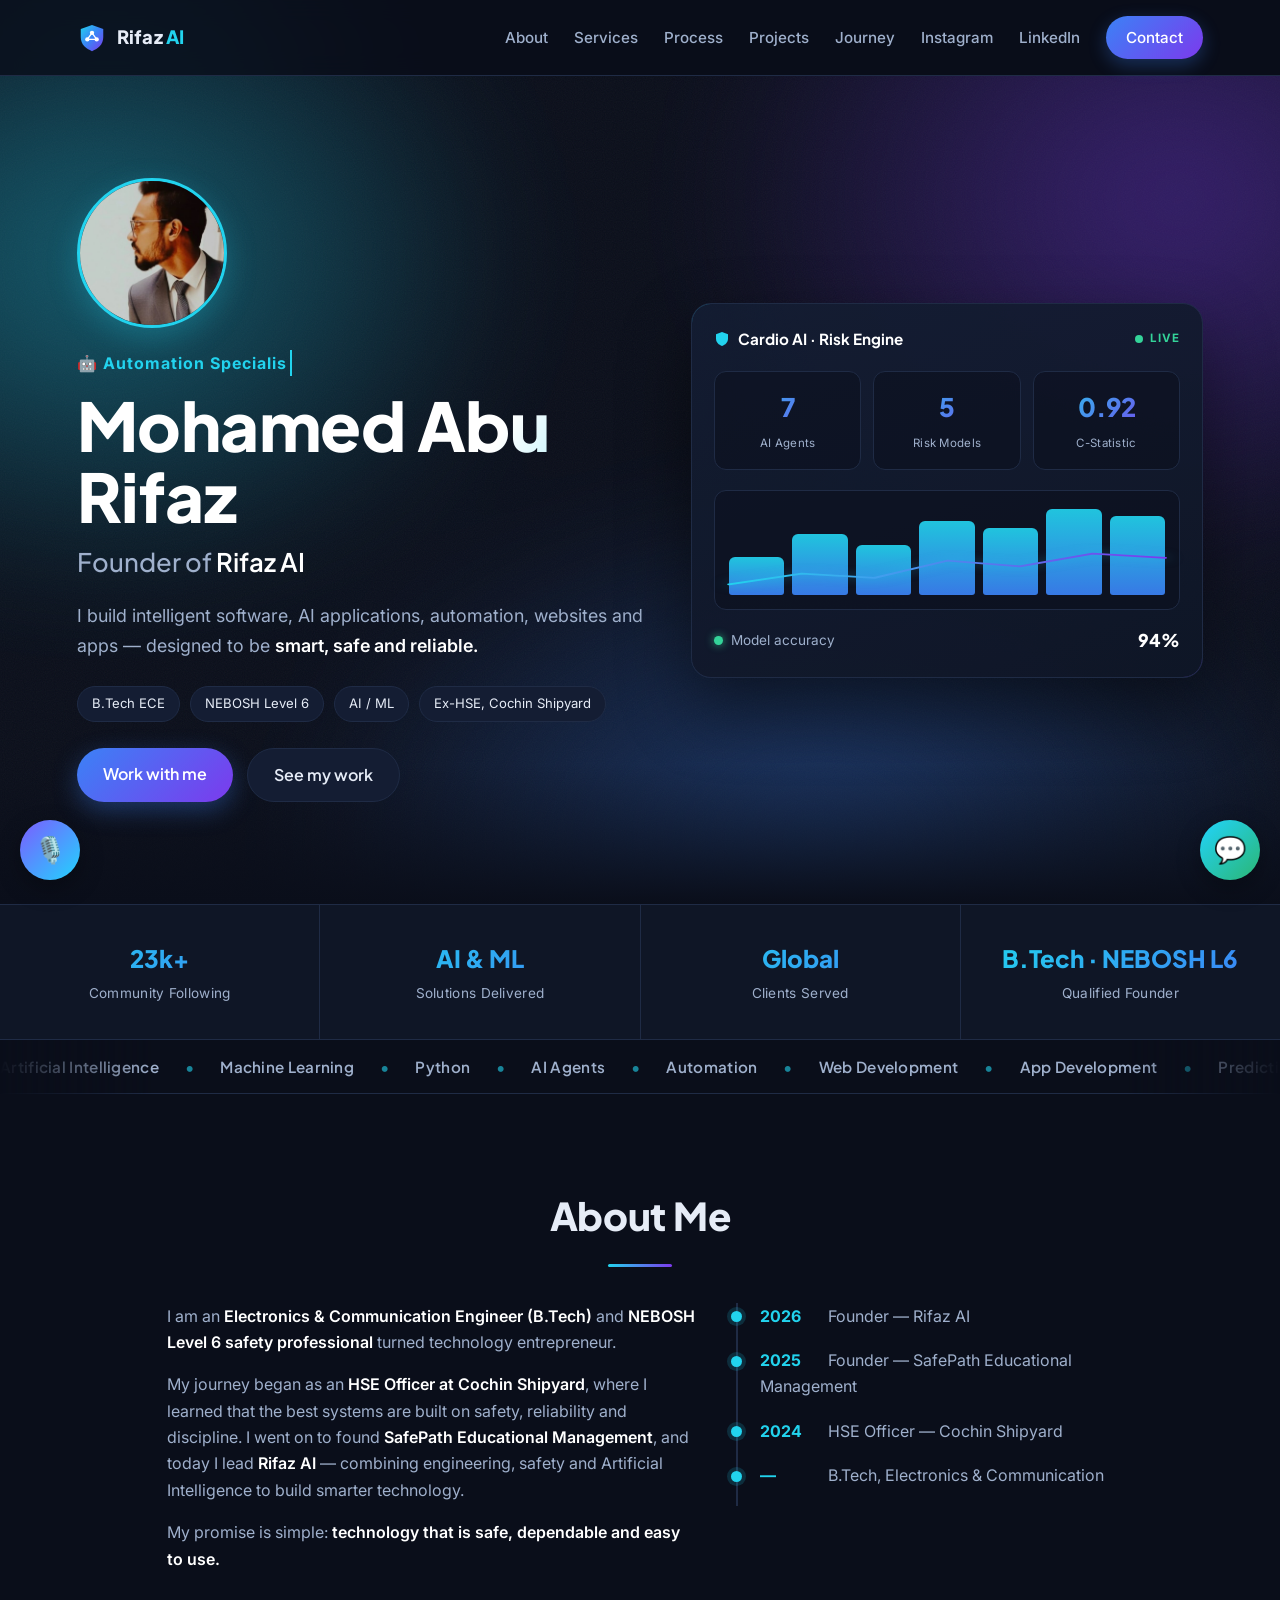
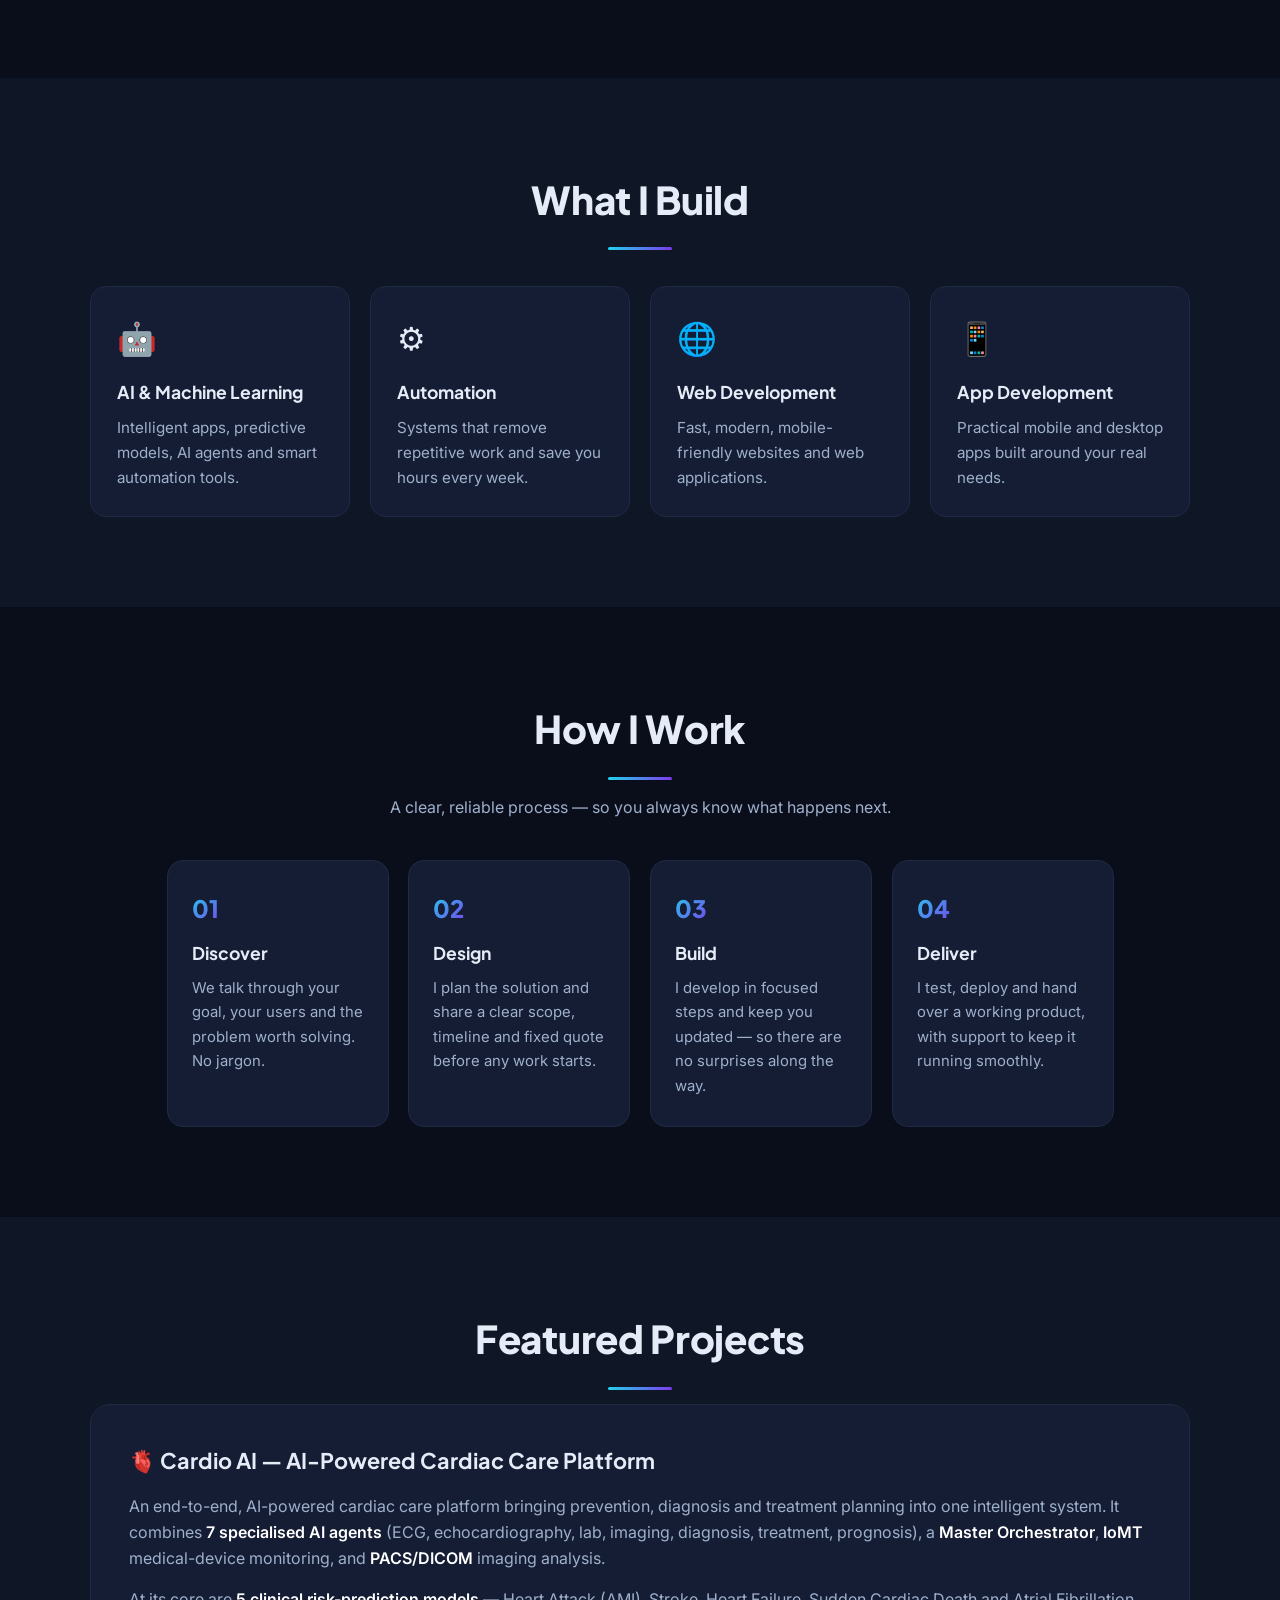
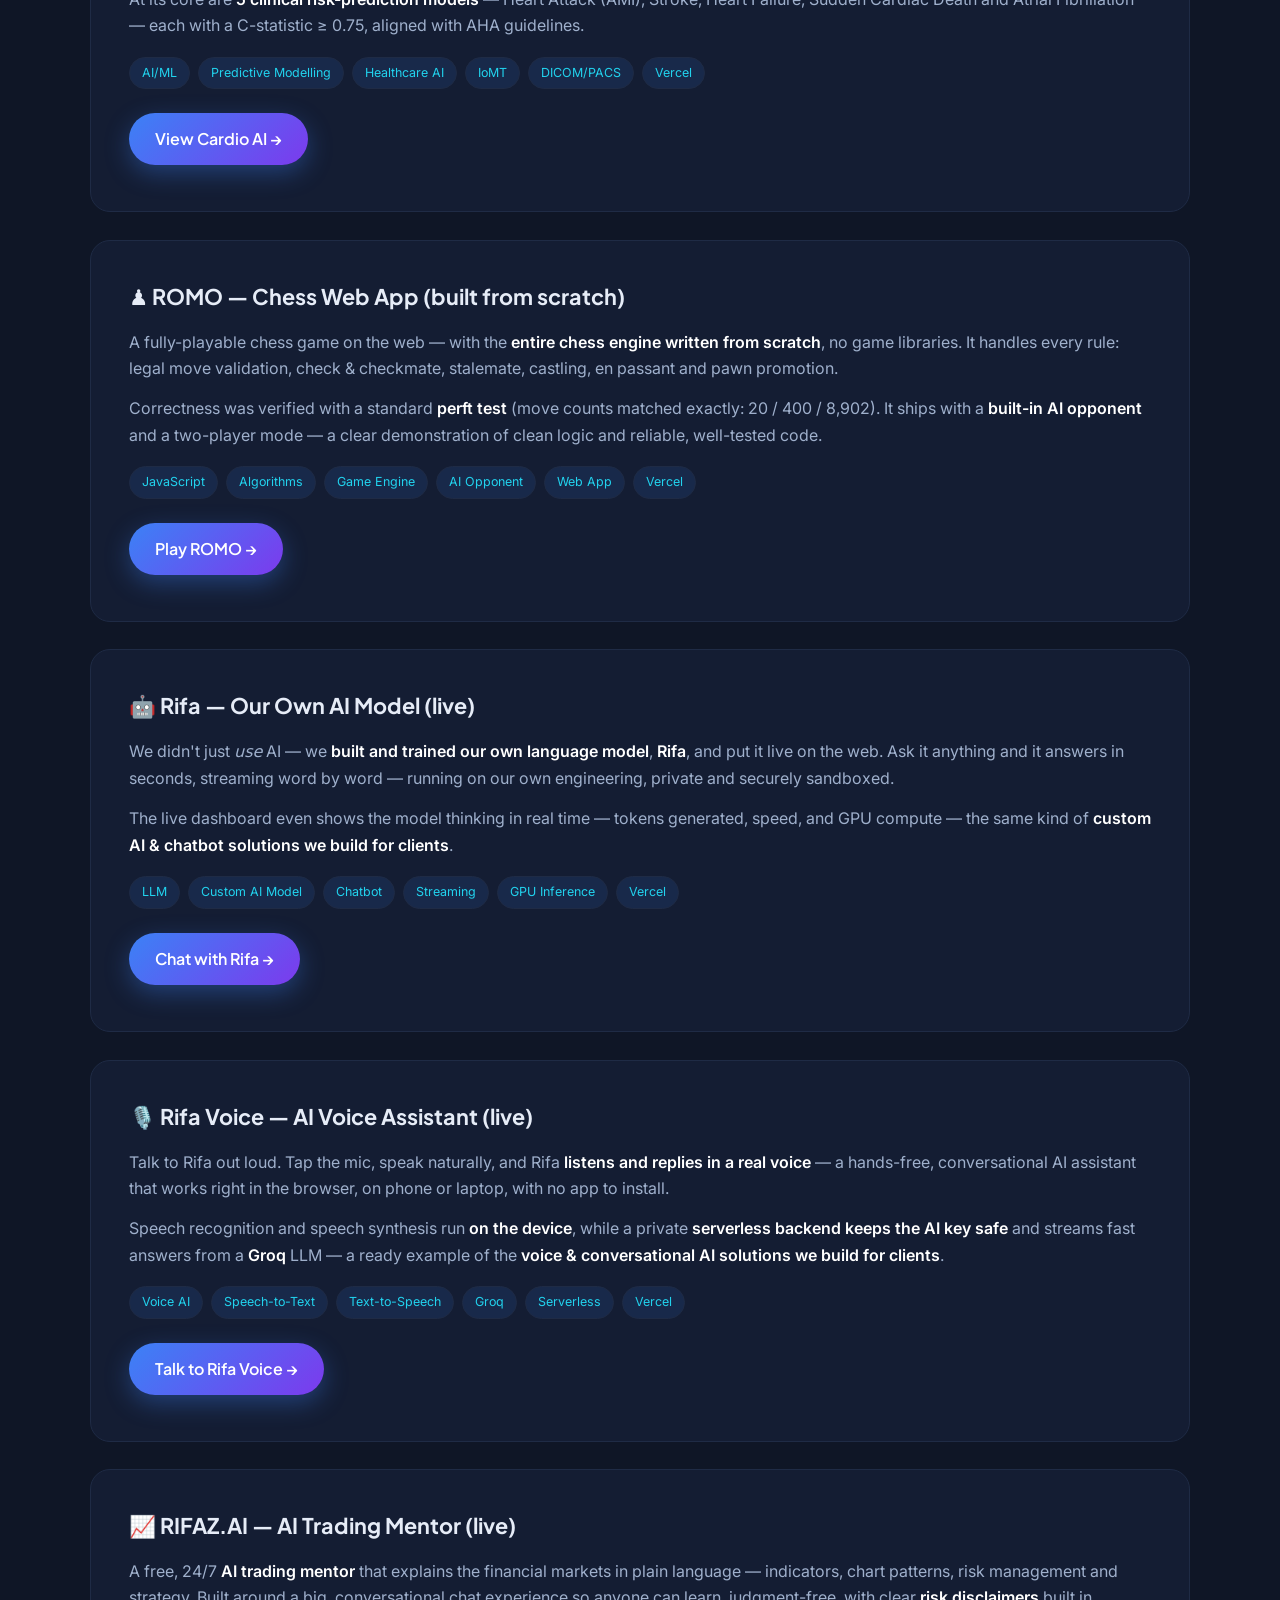
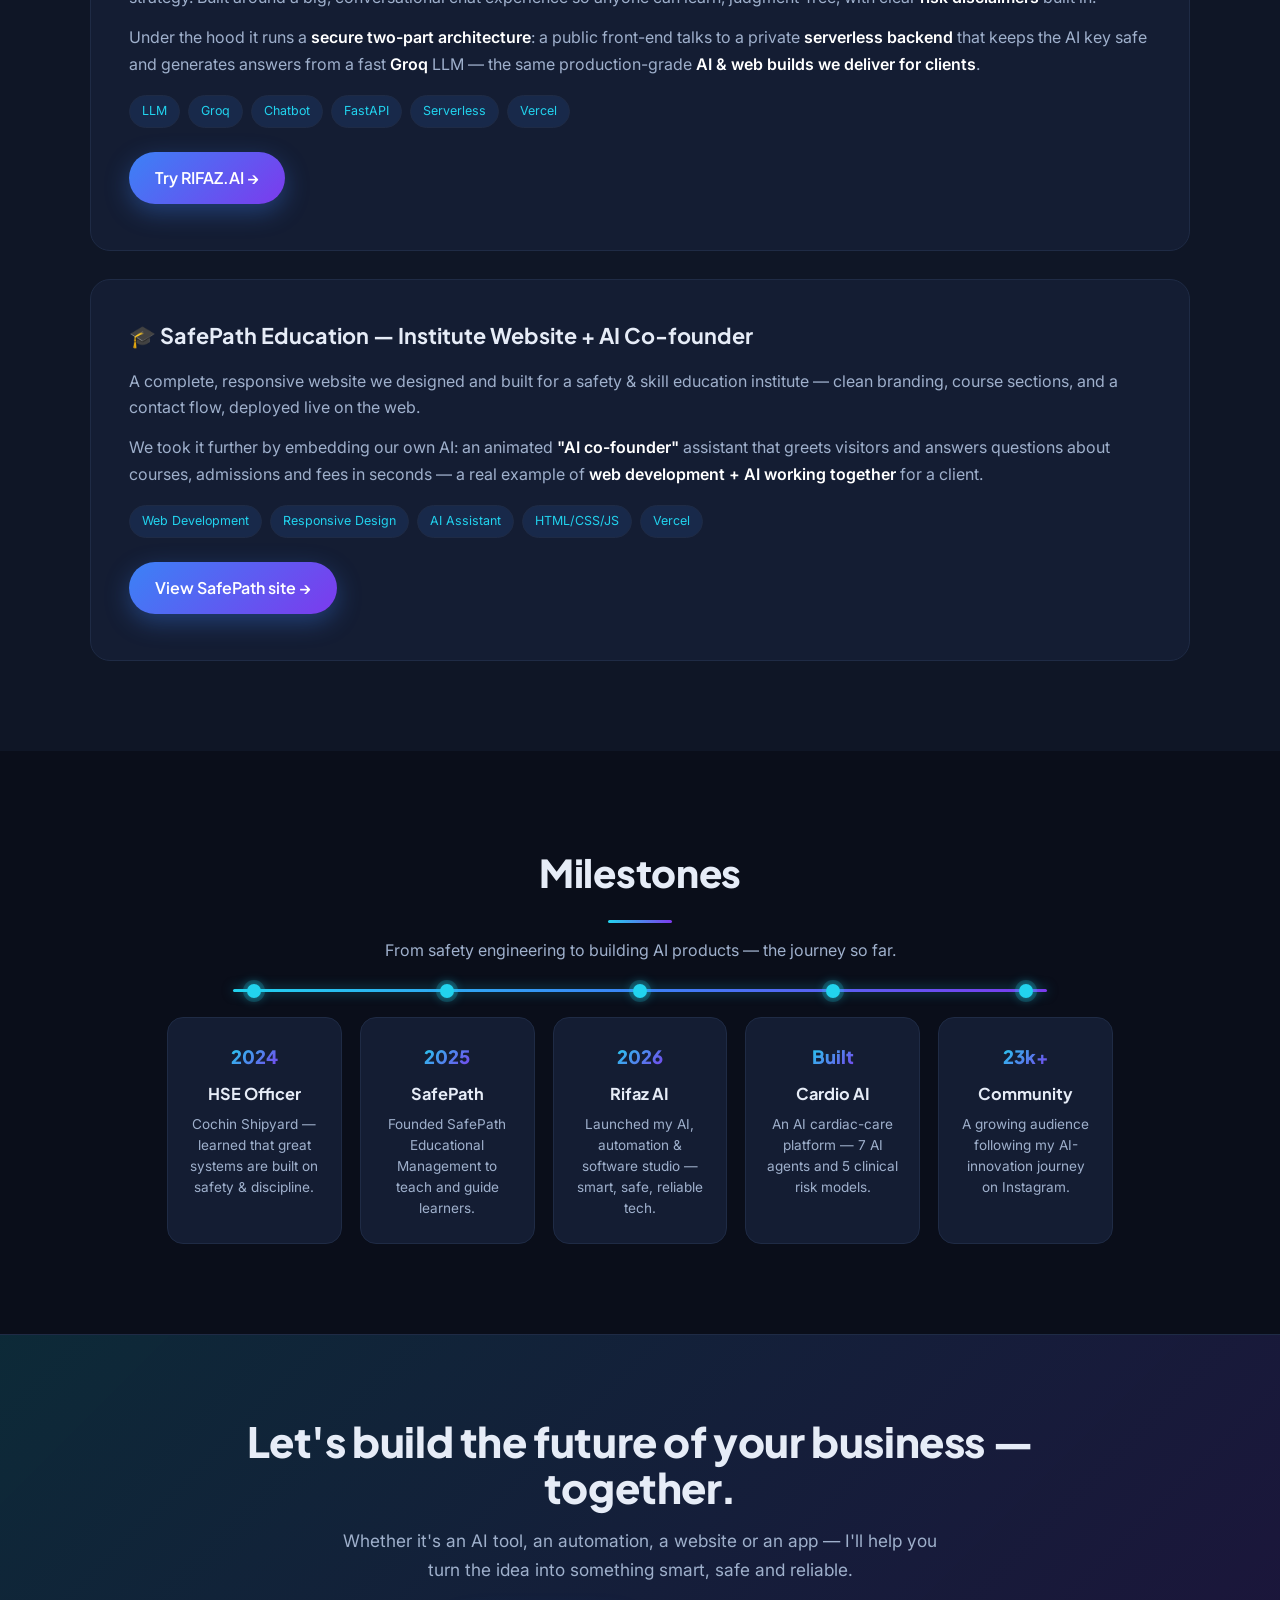
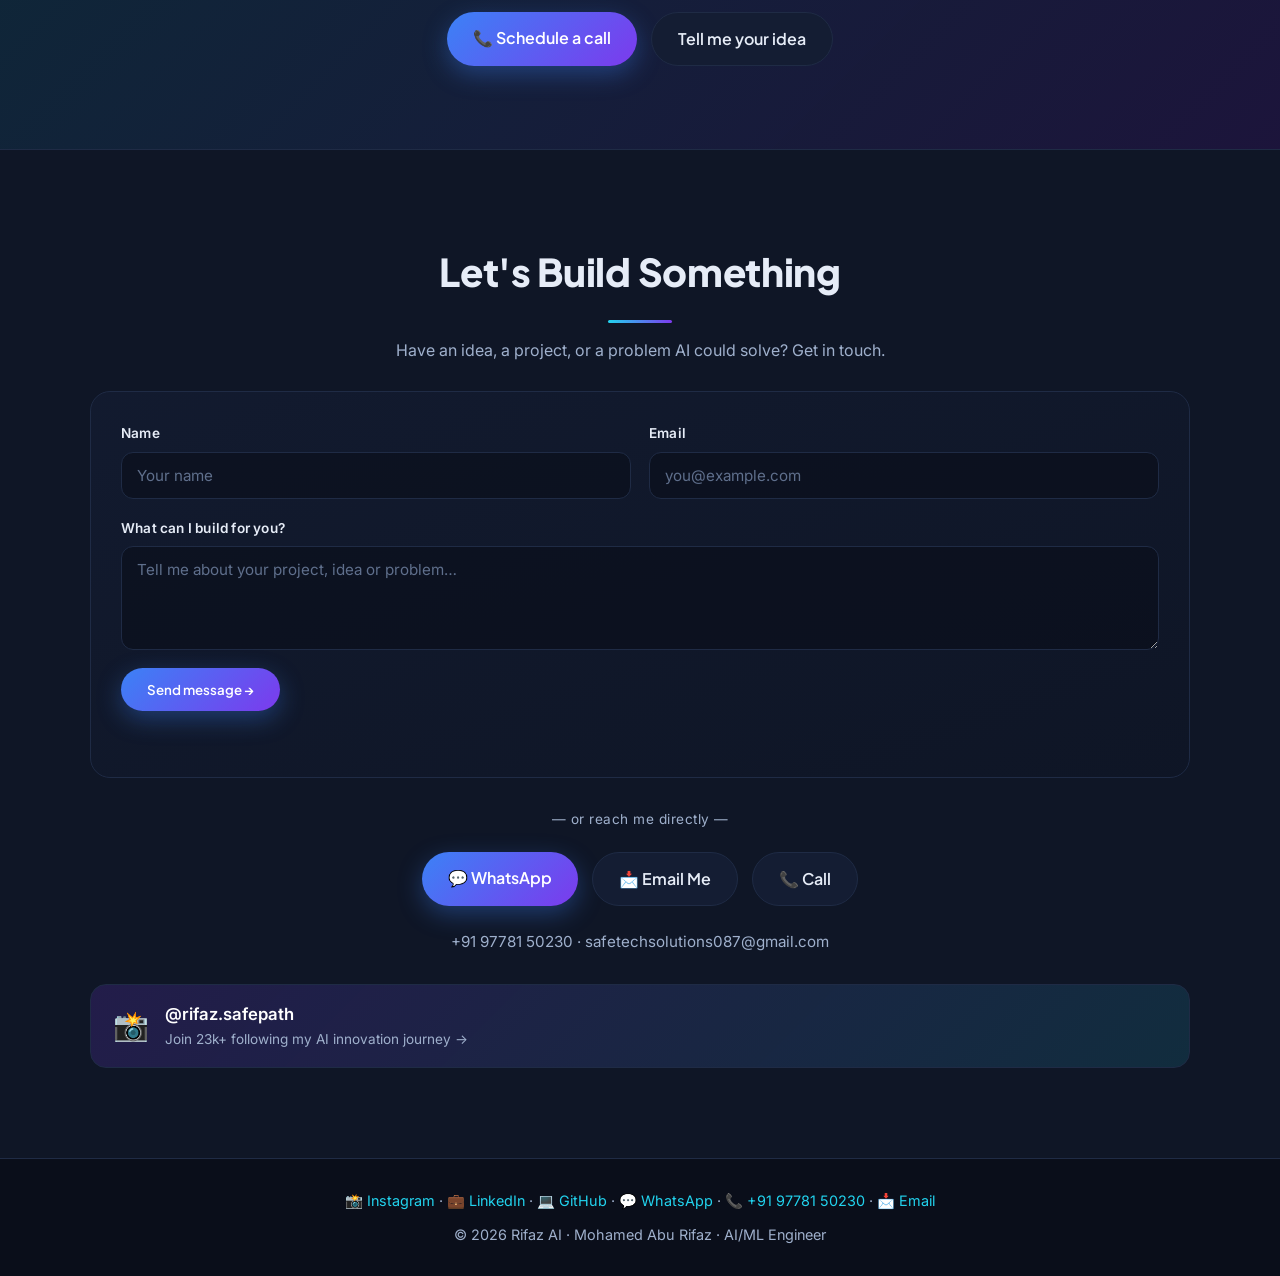
==== commit 2154913e: "Rebrand website: Safe Tech Solutions -> Rifaz AI" ====
--- a/index.html
+++ b/index.html
@@ -5,9 +5,9 @@
   <meta name="viewport" content="width=device-width, initial-scale=1.0" />
 
   <!-- ===== SEO: TITLE & DESCRIPTION ===== -->
-  <title>Mohamed Abu Rifaz — AI/ML Engineer &amp; Founder of Safe Tech Solutions</title>
-  <meta name="description" content="Mohamed Abu Rifaz is an AI &amp; Machine Learning Engineer, Electronics Engineer (B.Tech ECE) and NEBOSH Level 6 safety professional from Kerala, India. Founder of Safe Tech Solutions, he builds AI apps, automation, websites and software — and created the Cardio AI platform." />
-  <meta name="keywords" content="Mohamed Abu Rifaz, Mohamed Abu Rifaz AI Engineer, Mohamed Abu Rifaz Safe Tech Solutions, Safe Tech Solutions, AI Engineer Kerala, ML Engineer India, Machine Learning, Software Development, Automation, Web Development, App Development, Cardio AI, rifaz.safepath, SafePath" />
+  <title>Mohamed Abu Rifaz — AI/ML Engineer &amp; Founder of Rifaz AI</title>
+  <meta name="description" content="Mohamed Abu Rifaz is an AI &amp; Machine Learning Engineer, Electronics Engineer (B.Tech ECE) and NEBOSH Level 6 safety professional from Kerala, India. Founder of Rifaz AI, he builds AI apps, automation, websites and software — and created the Cardio AI platform." />
+  <meta name="keywords" content="Mohamed Abu Rifaz, Mohamed Abu Rifaz AI Engineer, Mohamed Abu Rifaz Rifaz AI, Rifaz AI, AI Engineer Kerala, ML Engineer India, Machine Learning, Software Development, Automation, Web Development, App Development, Cardio AI, rifaz.safepath, SafePath" />
   <meta name="author" content="Mohamed Abu Rifaz" />
   <meta name="robots" content="index, follow, max-image-preview:large" />
   <meta name="theme-color" content="#0a0e1a" />
@@ -19,17 +19,17 @@
   <meta property="og:type" content="profile" />
   <meta property="profile:first_name" content="Mohamed Abu" />
   <meta property="profile:last_name" content="Rifaz" />
-  <meta property="og:title" content="Mohamed Abu Rifaz — AI/ML Engineer & Founder, Safe Tech Solutions" />
-  <meta property="og:description" content="AI & Machine Learning Engineer and Electronics Engineer (B.Tech). Founder of Safe Tech Solutions. Creator of the Cardio AI platform." />
+  <meta property="og:title" content="Mohamed Abu Rifaz — AI/ML Engineer & Founder, Rifaz AI" />
+  <meta property="og:description" content="AI & Machine Learning Engineer and Electronics Engineer (B.Tech). Founder of Rifaz AI. Creator of the Cardio AI platform." />
   <meta property="og:url" content="https://website-three-phi-dxa0eoa0ea.vercel.app/" />
   <meta property="og:image" content="https://website-three-phi-dxa0eoa0ea.vercel.app/profile.jpg" />
   <meta property="og:image:width" content="600" />
   <meta property="og:image:height" content="600" />
-  <meta property="og:image:alt" content="Mohamed Abu Rifaz, AI/ML Engineer and Founder of Safe Tech Solutions" />
-  <meta property="og:site_name" content="Mohamed Abu Rifaz — Safe Tech Solutions" />
+  <meta property="og:image:alt" content="Mohamed Abu Rifaz, AI/ML Engineer and Founder of Rifaz AI" />
+  <meta property="og:site_name" content="Mohamed Abu Rifaz — Rifaz AI" />
   <meta name="twitter:card" content="summary_large_image" />
-  <meta name="twitter:title" content="Mohamed Abu Rifaz — AI/ML Engineer & Founder, Safe Tech Solutions" />
-  <meta name="twitter:description" content="AI/ML Engineer · B.Tech ECE · NEBOSH L6 · Founder of Safe Tech Solutions · Creator of Cardio AI." />
+  <meta name="twitter:title" content="Mohamed Abu Rifaz — AI/ML Engineer & Founder, Rifaz AI" />
+  <meta name="twitter:description" content="AI/ML Engineer · B.Tech ECE · NEBOSH L6 · Founder of Rifaz AI · Creator of Cardio AI." />
 
   <!-- ===== STRUCTURED DATA (helps Google understand who you are) ===== -->
   <script type="application/ld+json">
@@ -41,15 +41,15 @@
     "givenName": "Mohamed Abu",
     "familyName": "Rifaz",
     "jobTitle": "AI/ML Engineer & Founder",
-    "description": "Mohamed Abu Rifaz is an AI & Machine Learning Engineer, Electronics Engineer (B.Tech ECE) and NEBOSH Level 6 safety professional, and the founder of Safe Tech Solutions. He created the Cardio AI platform.",
+    "description": "Mohamed Abu Rifaz is an AI & Machine Learning Engineer, Electronics Engineer (B.Tech ECE) and NEBOSH Level 6 safety professional, and the founder of Rifaz AI. He created the Cardio AI platform.",
     "image": "https://website-three-phi-dxa0eoa0ea.vercel.app/profile.jpg",
     "url": "https://website-three-phi-dxa0eoa0ea.vercel.app/",
     "email": "safetechsolutions087@gmail.com",
     "telephone": "+91-97781-50230",
     "nationality": "Indian",
     "address": { "@type": "PostalAddress", "addressRegion": "Kerala", "addressCountry": "India" },
-    "worksFor": { "@type": "Organization", "name": "Safe Tech Solutions" },
-    "founder": { "@type": "Organization", "name": "Safe Tech Solutions" },
+    "worksFor": { "@type": "Organization", "name": "Rifaz AI" },
+    "founder": { "@type": "Organization", "name": "Rifaz AI" },
     "alumniOf": { "@type": "EducationalOrganization", "name": "B.Tech — Electronics & Communication Engineering" },
     "hasCredential": [
       "NEBOSH International Diploma (Level 6)",
@@ -68,9 +68,9 @@
   {
     "@context": "https://schema.org",
     "@type": "Organization",
-    "name": "Safe Tech Solutions",
+    "name": "Rifaz AI",
     "founder": { "@type": "Person", "name": "Mohamed Abu Rifaz" },
-    "description": "Safe Tech Solutions builds AI & machine learning apps, automation, websites and software for businesses, students and clients worldwide.",
+    "description": "Rifaz AI builds AI & machine learning apps, automation, websites and software for businesses, students and clients worldwide.",
     "url": "https://website-three-phi-dxa0eoa0ea.vercel.app/",
     "email": "safetechsolutions087@gmail.com",
     "telephone": "+91-97781-50230",
@@ -114,7 +114,7 @@
         </g>
         <g fill="#fff"><circle cx="16" cy="10.5" r="2.3"/><circle cx="11" cy="17.5" r="2.3"/><circle cx="21" cy="17.5" r="2.3"/></g>
       </svg>
-      <span class="logo-text">Safe<span>Tech</span> Solutions</span>
+      <span class="logo-text">Rifaz <span>AI</span></span>
     </a>
 
     <button class="nav-toggle" id="navToggle" aria-label="Open menu" aria-expanded="false" aria-controls="primaryNav">
@@ -140,10 +140,10 @@
     <div class="hero-grid">
       <div class="hero-inner">
         <img class="hero-photo" src="profile.jpg" width="150" height="150"
-             alt="Mohamed Abu Rifaz, AI/ML Engineer and Founder of Safe Tech Solutions" />
+             alt="Mohamed Abu Rifaz, AI/ML Engineer and Founder of Rifaz AI" />
         <p class="eyebrow">🤖 <span class="rotator" id="rotator" data-words="AI &amp; Machine Learning Engineer|Automation Specialist|Web &amp; App Developer|AI Solutions Architect">AI &amp; Machine Learning Engineer</span></p>
         <h1>Mohamed Abu Rifaz</h1>
-        <h2>Founder of <strong>Safe Tech Solutions</strong></h2>
+        <h2>Founder of <strong>Rifaz AI</strong></h2>
         <p class="hero-sub">
           I build intelligent software, AI applications, automation, websites and apps —
           designed to be <strong>smart, safe and reliable.</strong>
@@ -263,13 +263,13 @@
           My journey began as an <strong>HSE Officer at Cochin Shipyard</strong>, where I learned
           that the best systems are built on safety, reliability and discipline. I went on to found
           <strong>SafePath Educational Management</strong>, and today I lead
-          <strong>Safe Tech Solutions</strong> — combining engineering, safety and Artificial
+          <strong>Rifaz AI</strong> — combining engineering, safety and Artificial
           Intelligence to build smarter technology.
         </p>
         <p>My promise is simple: <strong>technology that is safe, dependable and easy to use.</strong></p>
       </div>
       <ul class="timeline">
-        <li><span>2026</span> Founder — Safe Tech Solutions</li>
+        <li><span>2026</span> Founder — Rifaz AI</li>
         <li><span>2025</span> Founder — SafePath Educational Management</li>
         <li><span>2024</span> HSE Officer — Cochin Shipyard</li>
         <li><span>—</span> B.Tech, Electronics &amp; Communication</li>
@@ -484,7 +484,7 @@
       </div>
       <div class="milestone">
         <span class="ms-year">2026</span>
-        <h3>Safe Tech Solutions</h3>
+        <h3>Rifaz AI</h3>
         <p>Launched my AI, automation &amp; software studio — smart, safe, reliable tech.</p>
       </div>
       <div class="milestone">
@@ -519,7 +519,7 @@
 
     <!-- ===== CONTACT FORM (Formspree) ===== -->
     <form class="contact-form" id="contactForm" action="https://formspree.io/f/YOUR_FORM_ID" method="POST">
-      <input type="hidden" name="_subject" value="New enquiry from Safe Tech Solutions website" />
+      <input type="hidden" name="_subject" value="New enquiry from Rifaz AI website" />
       <div class="form-row">
         <label class="field">
           <span>Name</span>
@@ -568,7 +568,7 @@
       <a href="tel:+919778150230">📞 +91 97781 50230</a> ·
       <a href="mailto:safetechsolutions087@gmail.com">📩 Email</a>
     </p>
-    <p>© <span id="year"></span> Safe Tech Solutions · Mohamed Abu Rifaz · AI/ML Engineer</p>
+    <p>© <span id="year"></span> Rifaz AI · Mohamed Abu Rifaz · AI/ML Engineer</p>
   </footer>
 
   <!-- Floating back-to-top -->
@@ -846,6 +846,7 @@
     var loaded = false;
 
     function open() {
+      if (window.rvoiceClose) window.rvoiceClose();  // close the voice widget so they never overlap
       panel.classList.add('open');
       if (!loaded && RIFA_CHAT_URL) {
         var f = document.createElement('iframe');
@@ -859,6 +860,7 @@
       }
     }
     function close() { panel.classList.remove('open'); }
+    window.rifaChatClose = close;  // let the voice widget close us too
 
     fab.addEventListener('click', function () {
       panel.classList.contains('open') ? close() : open();
@@ -897,22 +899,31 @@
     var RVOICE_URL = 'https://rifa-voice.vercel.app';
     var fab = document.getElementById('rvoice-fab');
     var panel = document.getElementById('rvoice-panel');
-    var loaded = false;
+    var frame = null;
 
     function open() {
+      if (window.rifaChatClose) window.rifaChatClose();  // close the chat widget so they never overlap
       panel.classList.add('open');
-      if (!loaded) {
-        var f = document.createElement('iframe');
-        f.id = 'rvoice-frame';
-        // trusted first-party voice app: grant microphone + autoplay so speech works in-frame
-        f.setAttribute('allow', 'microphone; autoplay');
-        f.setAttribute('sandbox', 'allow-scripts allow-forms allow-popups allow-same-origin');
-        f.src = RVOICE_URL;
-        panel.appendChild(f);
-        loaded = true;
+      if (!frame) {
+        frame = document.createElement('iframe');
+        frame.id = 'rvoice-frame';
+        // trusted first-party voice app: grant microphone + autoplay so speech works in-frame.
+        // allow-same-origin is REQUIRED here — a sandboxed frame without it gets an opaque
+        // origin, which browsers refuse getUserMedia (mic) on, so voice would silently fail.
+        frame.setAttribute('allow', 'microphone; autoplay');
+        frame.setAttribute('sandbox', 'allow-scripts allow-forms allow-popups allow-same-origin');
+        frame.src = RVOICE_URL;
+        panel.appendChild(frame);
       }
     }
-    function close() { panel.classList.remove('open'); }
+    // Destroy the iframe on close so the mic + speech recognition fully stop.
+    // (Hiding it with display:none does NOT stop an in-progress mic session — the
+    //  browser would keep the mic light on with no visible UI.)
+    function close() {
+      panel.classList.remove('open');
+      if (frame) { frame.remove(); frame = null; }
+    }
+    window.rvoiceClose = close;  // let the chat widget close us too
 
     fab.addEventListener('click', function () {
       panel.classList.contains('open') ? close() : open();
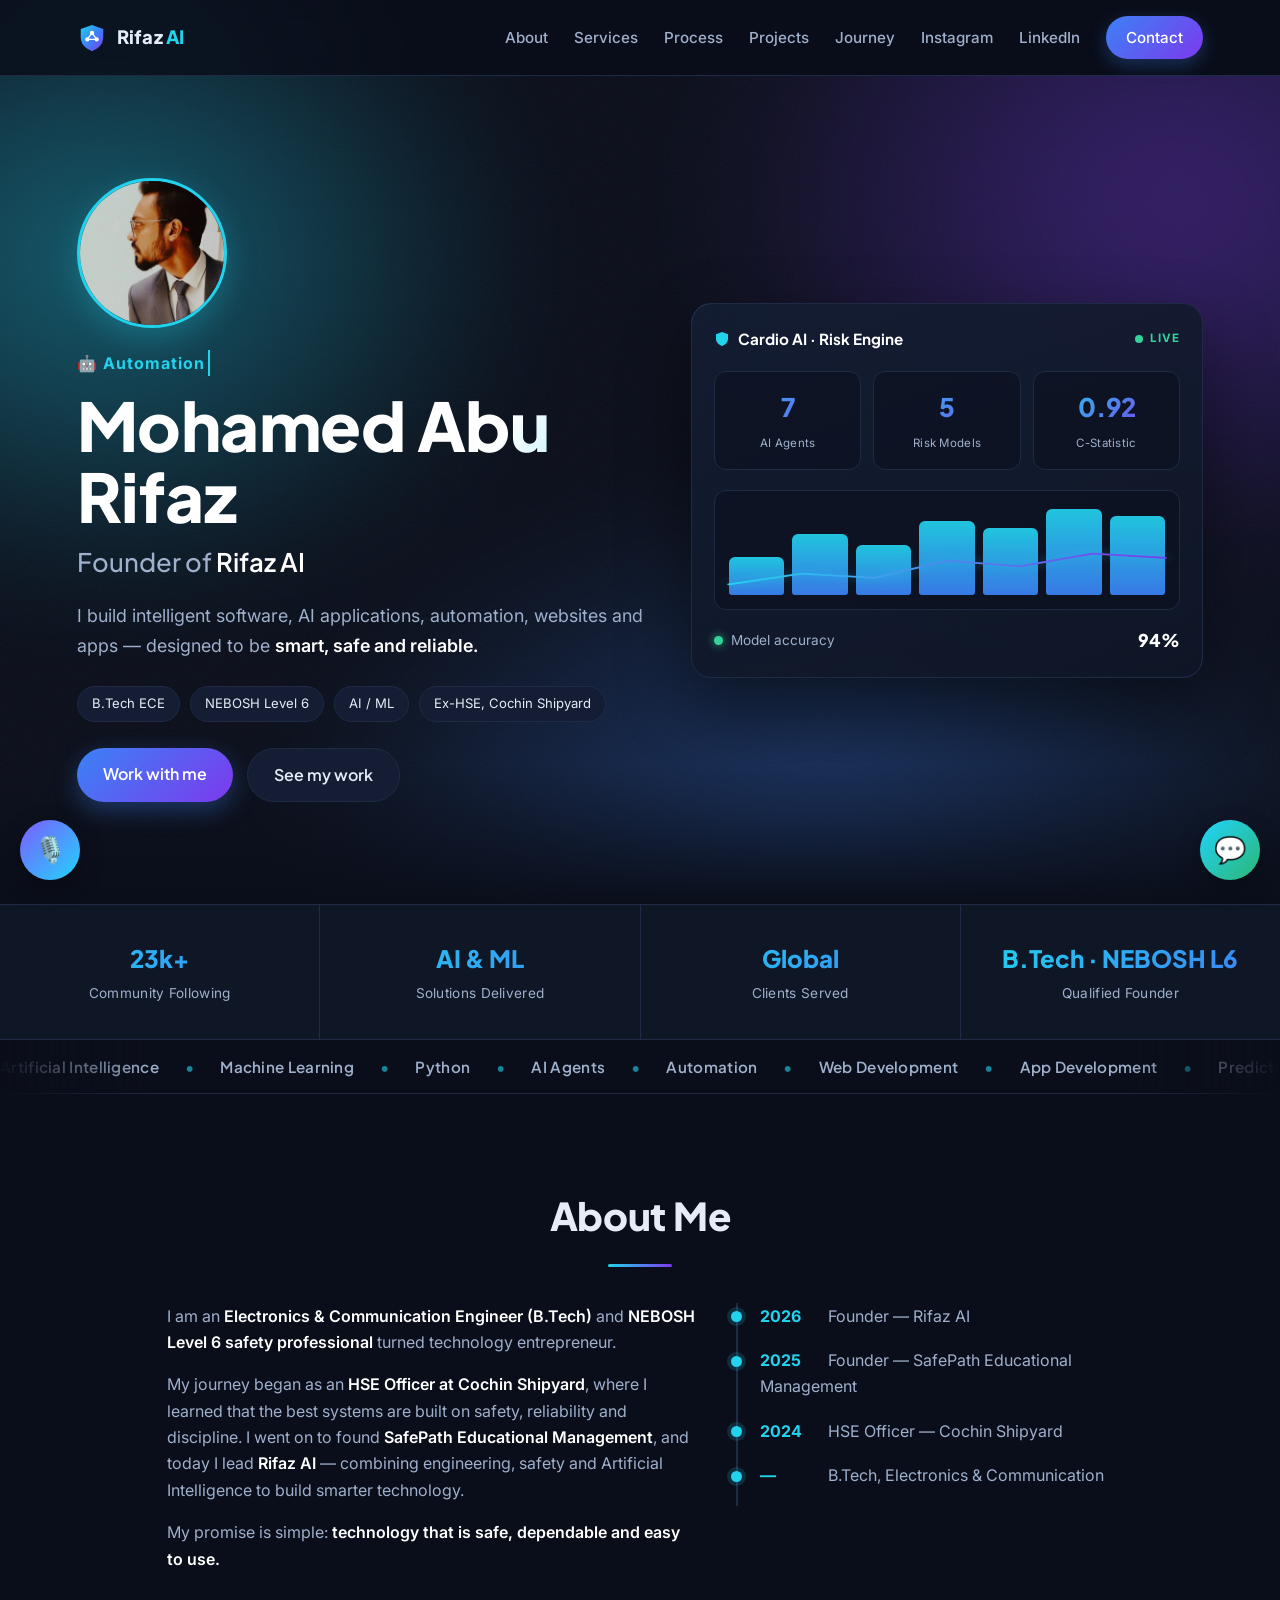
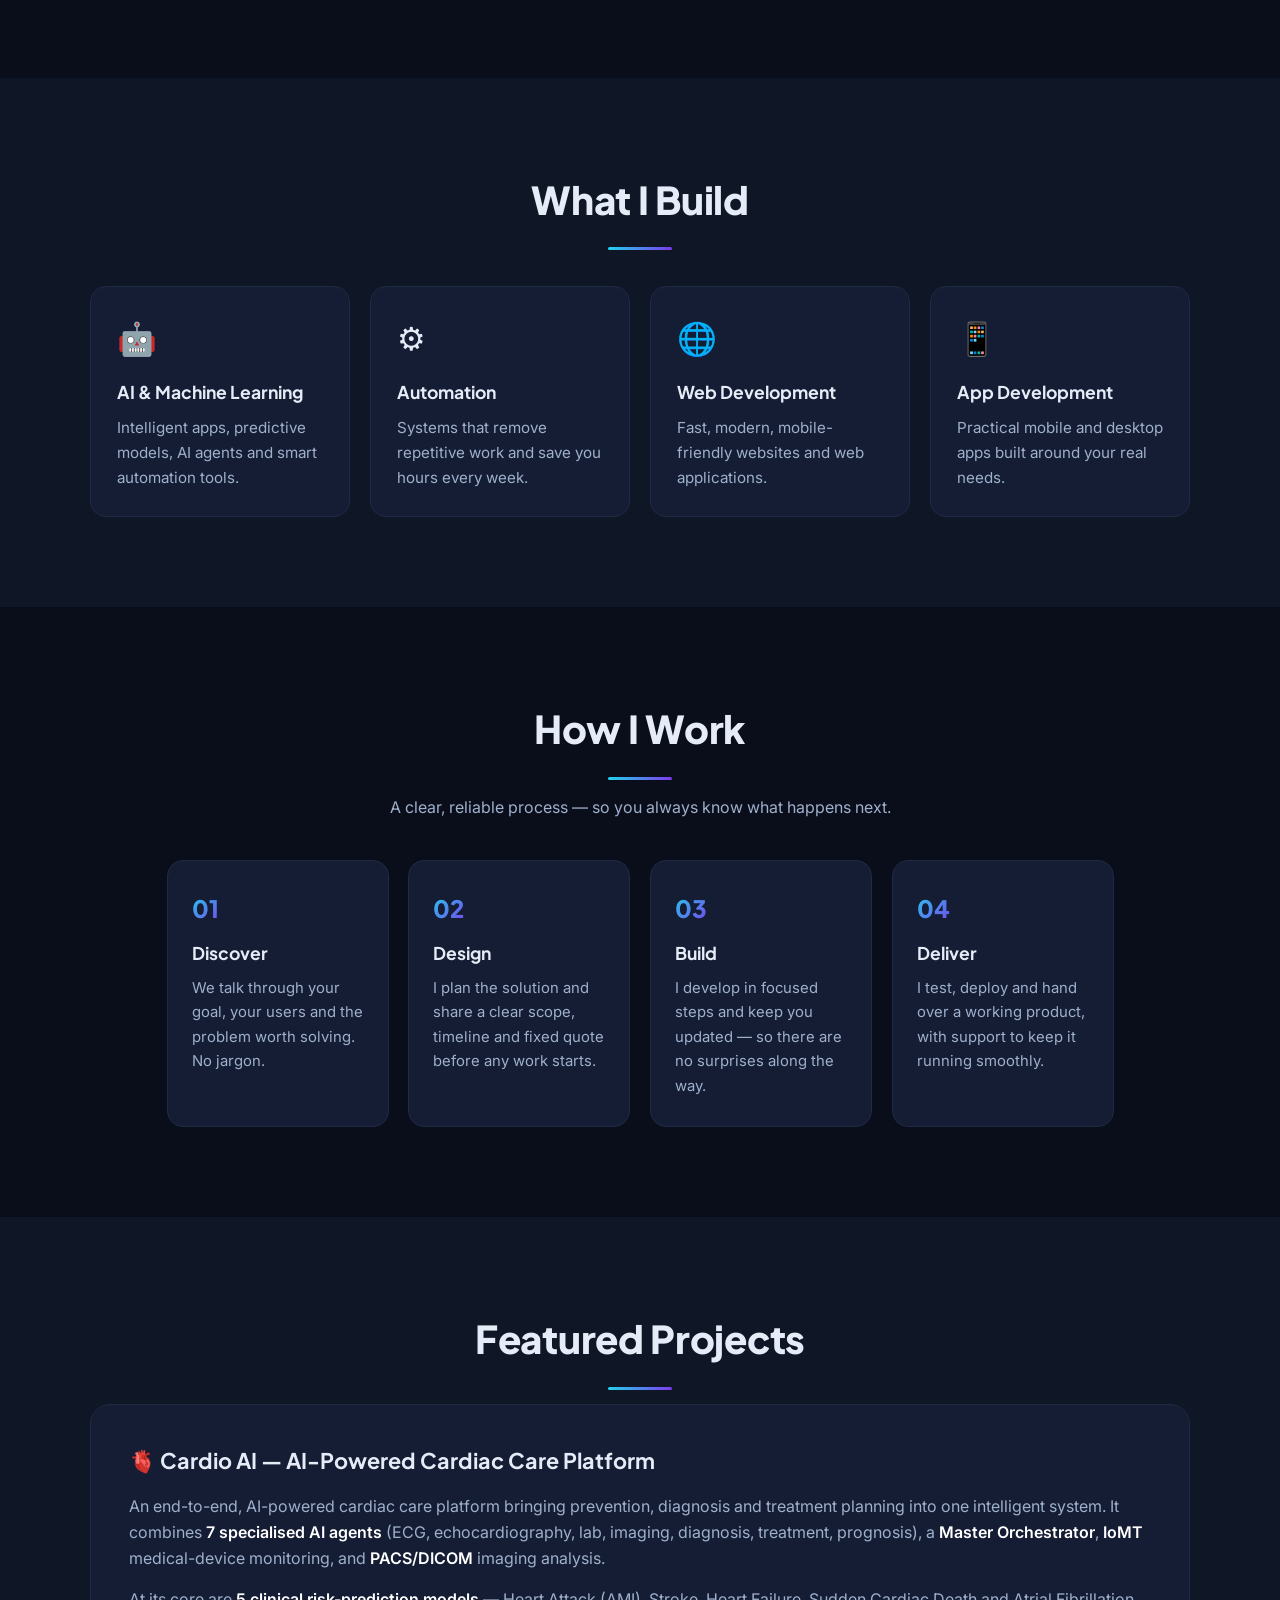
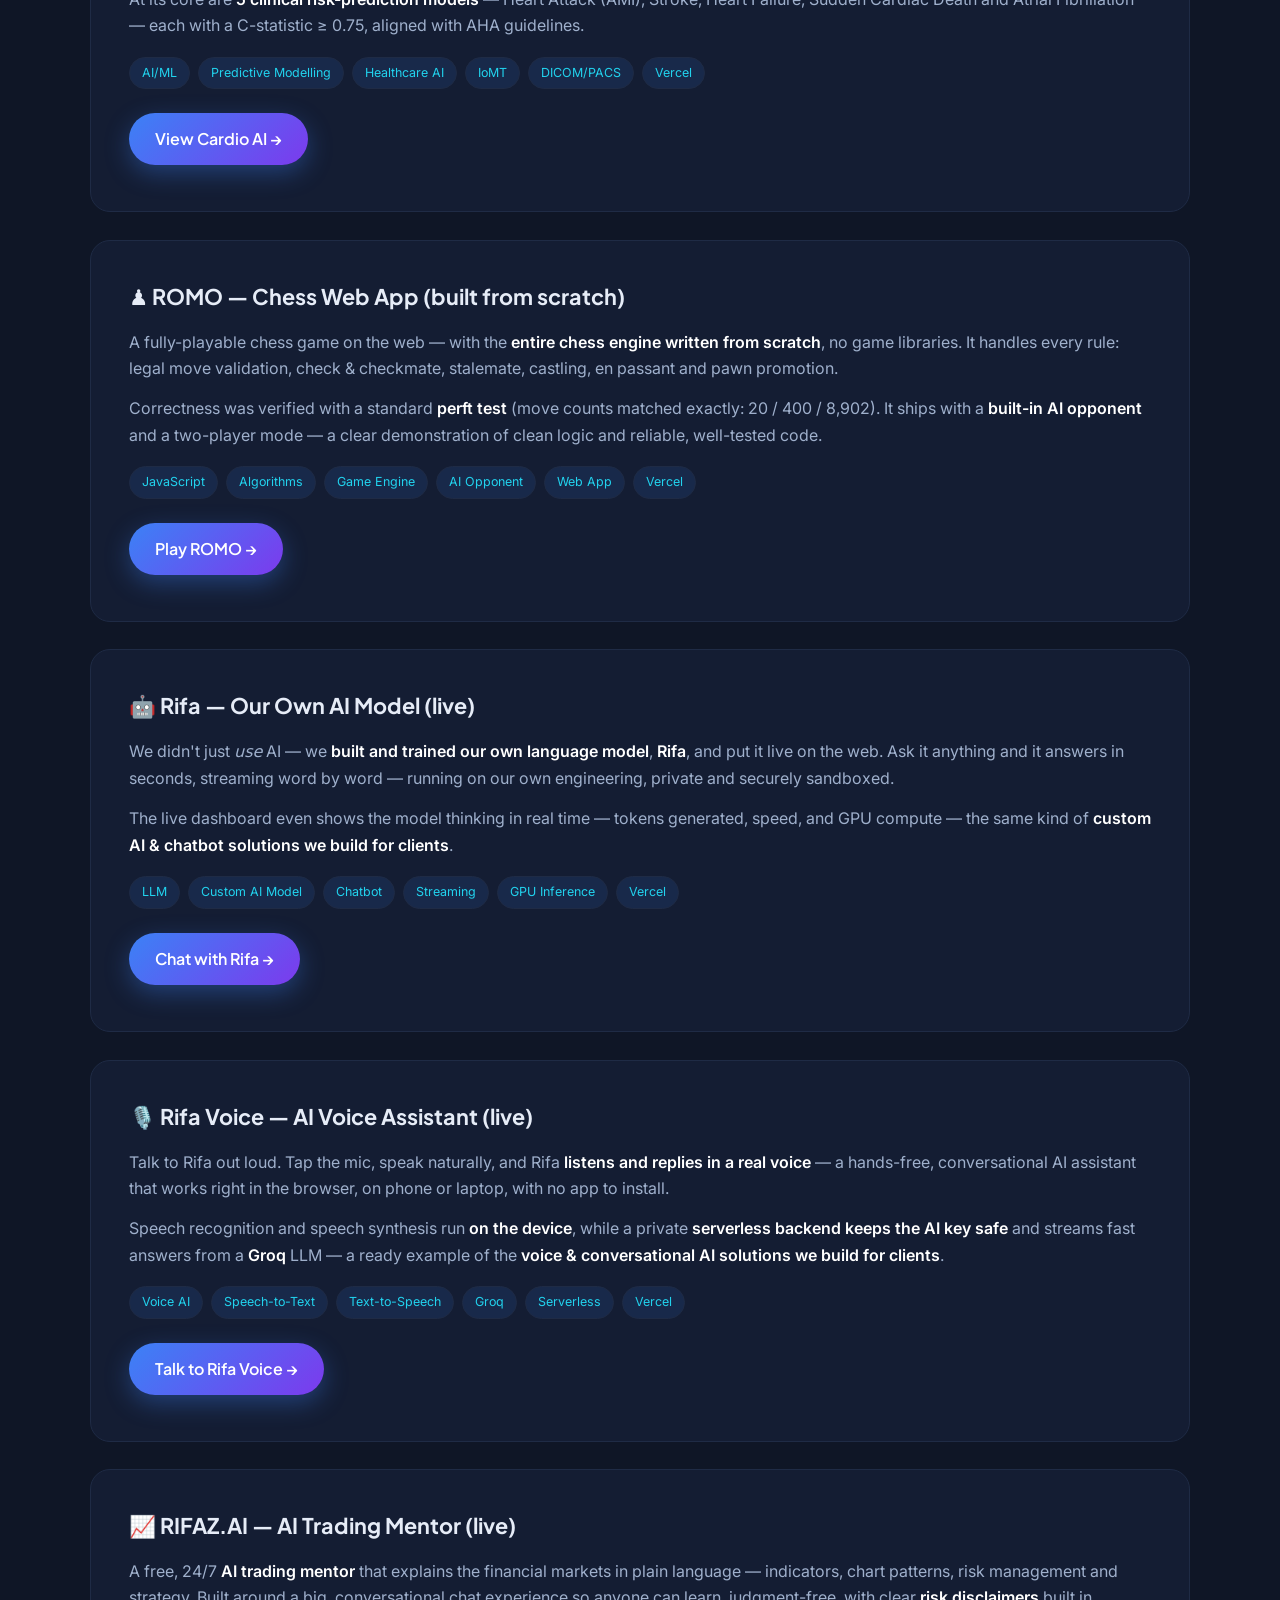
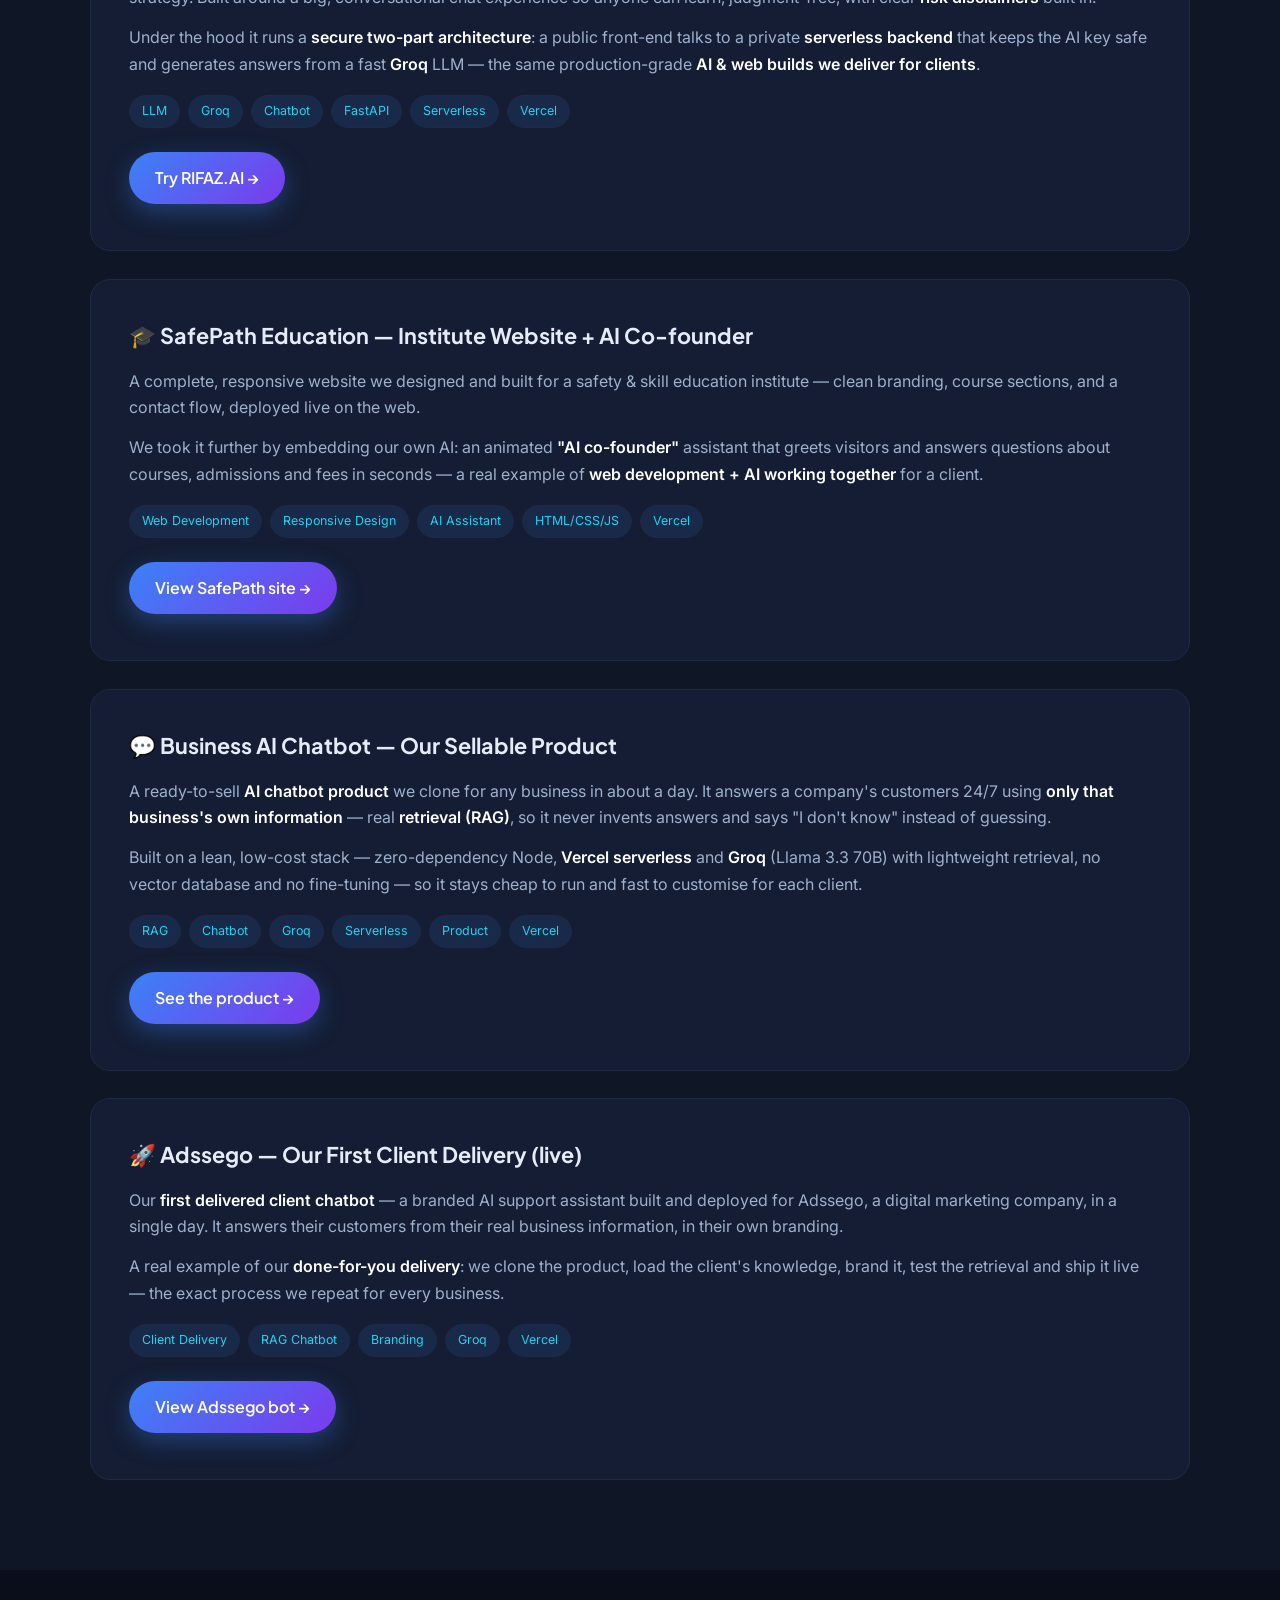
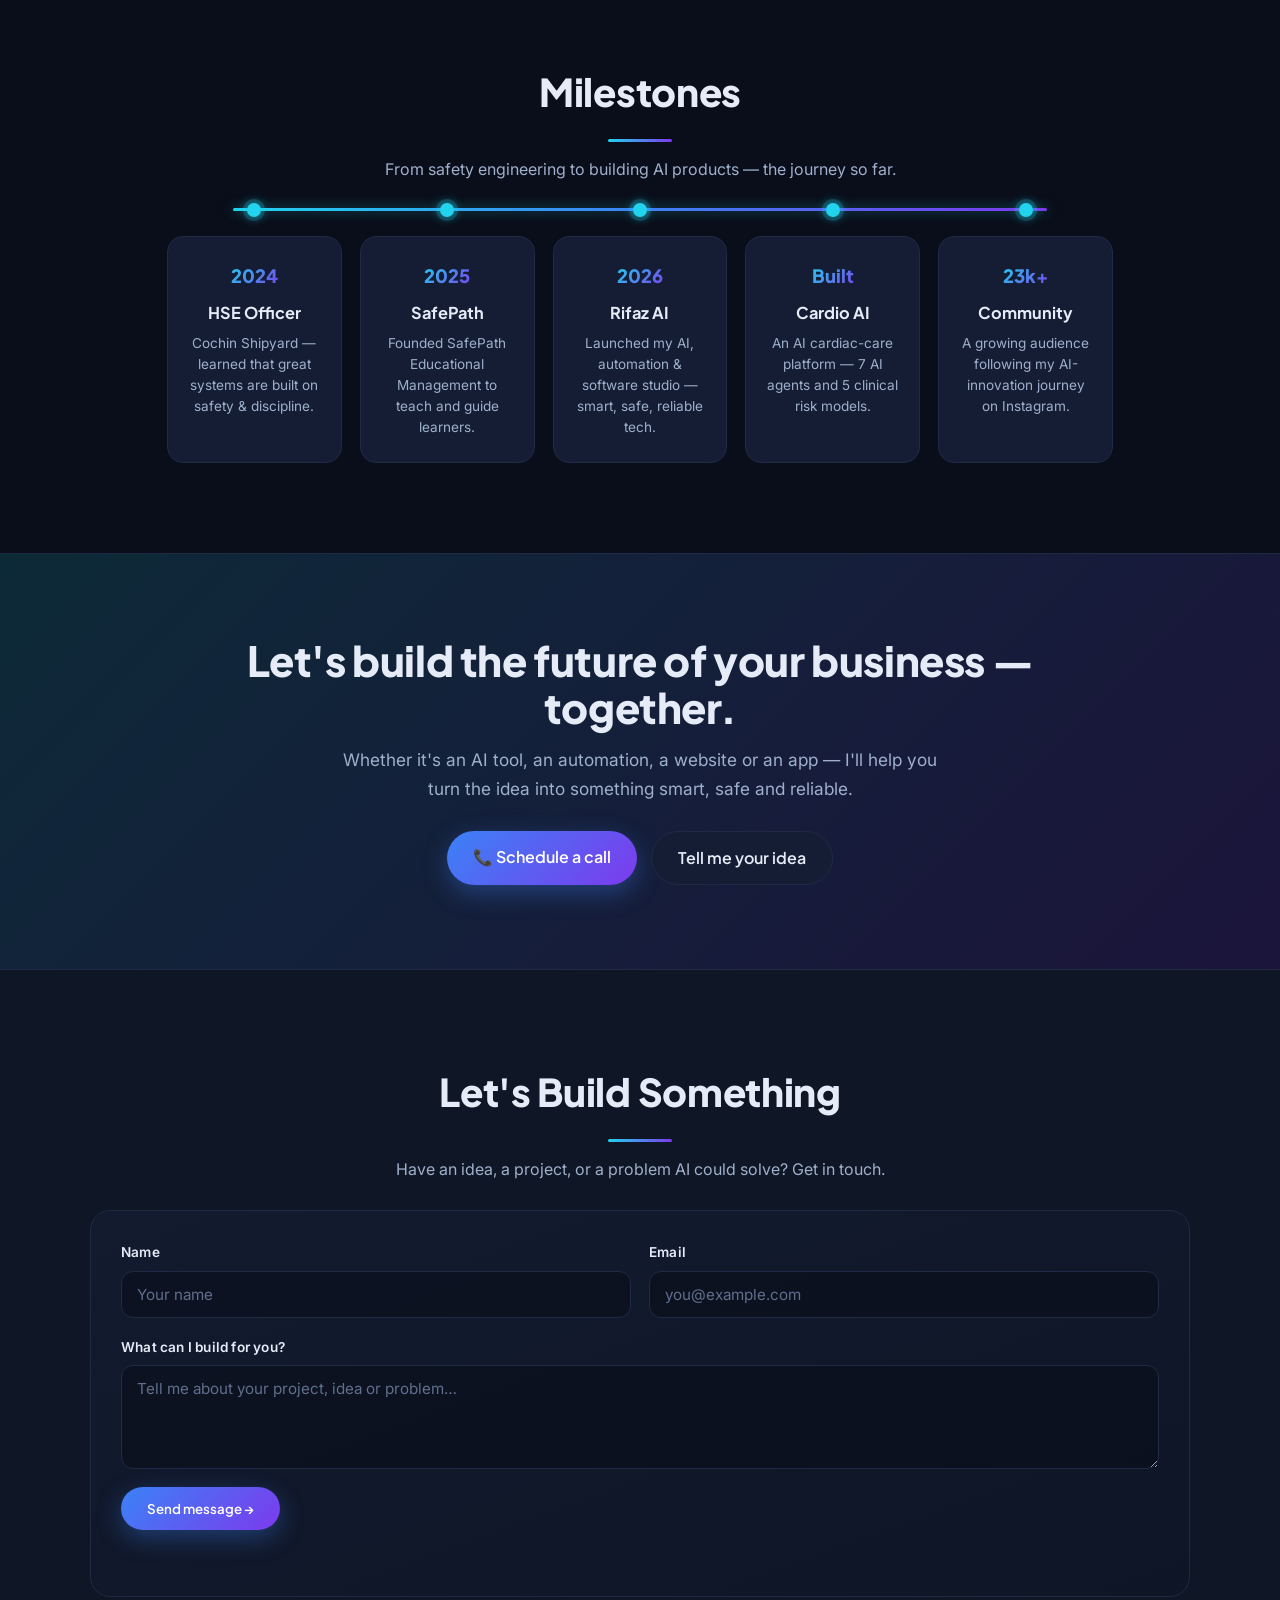
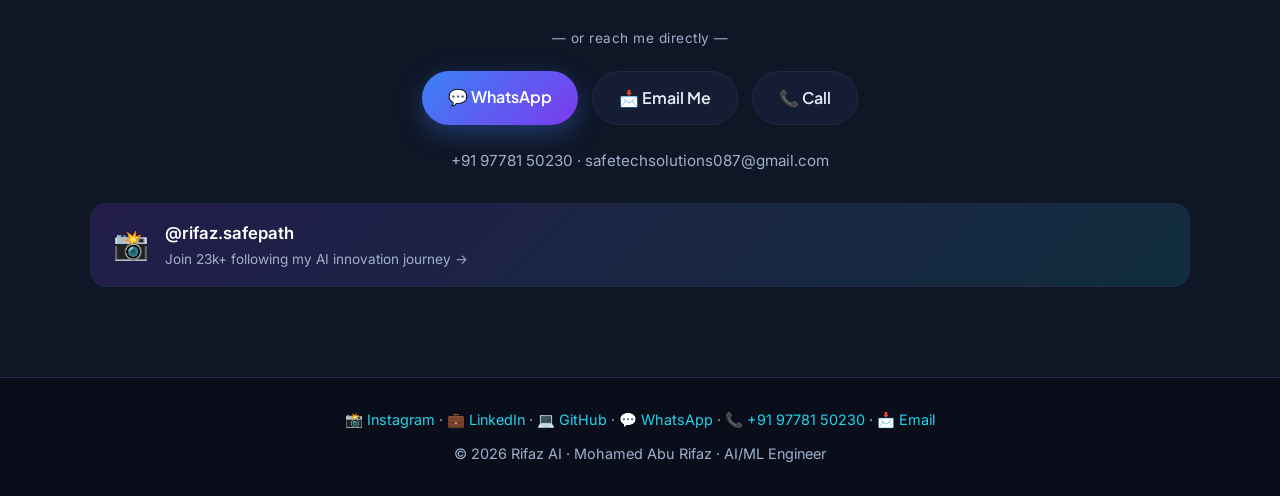
==== commit a33a8538: "fix: point canonical/og/sitemap at safetech-rifaz.vercel.app; block old backups from publishing" ====
--- a/index.html
+++ b/index.html
@@ -13,7 +13,7 @@
   <meta name="theme-color" content="#0a0e1a" />
   <meta name="geo.region" content="IN-KL" />
   <meta name="geo.placename" content="Kerala, India" />
-  <link rel="canonical" href="https://website-three-phi-dxa0eoa0ea.vercel.app/" />
+  <link rel="canonical" href="https://safetech-rifaz.vercel.app/" />
 
   <!-- ===== SOCIAL SHARING (Open Graph) ===== -->
   <meta property="og:type" content="profile" />
@@ -21,8 +21,8 @@
   <meta property="profile:last_name" content="Rifaz" />
   <meta property="og:title" content="Mohamed Abu Rifaz — AI/ML Engineer & Founder, Rifaz AI" />
   <meta property="og:description" content="AI & Machine Learning Engineer and Electronics Engineer (B.Tech). Founder of Rifaz AI. Creator of the Cardio AI platform." />
-  <meta property="og:url" content="https://website-three-phi-dxa0eoa0ea.vercel.app/" />
-  <meta property="og:image" content="https://website-three-phi-dxa0eoa0ea.vercel.app/profile.jpg" />
+  <meta property="og:url" content="https://safetech-rifaz.vercel.app/" />
+  <meta property="og:image" content="https://safetech-rifaz.vercel.app/profile.jpg" />
   <meta property="og:image:width" content="600" />
   <meta property="og:image:height" content="600" />
   <meta property="og:image:alt" content="Mohamed Abu Rifaz, AI/ML Engineer and Founder of Rifaz AI" />
@@ -36,14 +36,14 @@
   {
     "@context": "https://schema.org",
     "@type": "Person",
-    "@id": "https://website-three-phi-dxa0eoa0ea.vercel.app/#mohamed-abu-rifaz",
+    "@id": "https://safetech-rifaz.vercel.app/#mohamed-abu-rifaz",
     "name": "Mohamed Abu Rifaz",
     "givenName": "Mohamed Abu",
     "familyName": "Rifaz",
     "jobTitle": "AI/ML Engineer & Founder",
     "description": "Mohamed Abu Rifaz is an AI & Machine Learning Engineer, Electronics Engineer (B.Tech ECE) and NEBOSH Level 6 safety professional, and the founder of Rifaz AI. He created the Cardio AI platform.",
-    "image": "https://website-three-phi-dxa0eoa0ea.vercel.app/profile.jpg",
-    "url": "https://website-three-phi-dxa0eoa0ea.vercel.app/",
+    "image": "https://safetech-rifaz.vercel.app/profile.jpg",
+    "url": "https://safetech-rifaz.vercel.app/",
     "email": "safetechsolutions087@gmail.com",
     "telephone": "+91-97781-50230",
     "nationality": "Indian",
@@ -71,7 +71,7 @@
     "name": "Rifaz AI",
     "founder": { "@type": "Person", "name": "Mohamed Abu Rifaz" },
     "description": "Rifaz AI builds AI & machine learning apps, automation, websites and software for businesses, students and clients worldwide.",
-    "url": "https://website-three-phi-dxa0eoa0ea.vercel.app/",
+    "url": "https://safetech-rifaz.vercel.app/",
     "email": "safetechsolutions087@gmail.com",
     "telephone": "+91-97781-50230",
     "areaServed": "Worldwide",
@@ -463,6 +463,49 @@
           <span>HTML/CSS/JS</span><span>Vercel</span>
         </div>
         <a class="btn btn-primary" href="https://safepath-education-site.vercel.app" target="_blank" rel="noopener">View SafePath site →</a>
+      </div>
+    </article>
+
+    <article class="project" style="margin-top:28px">
+      <div class="project-body">
+        <h3>💬 Business AI Chatbot — Our Sellable Product</h3>
+        <p>
+          A ready-to-sell <strong>AI chatbot product</strong> we clone for any business in about a
+          day. It answers a company's customers 24/7 using <strong>only that business's own
+          information</strong> — real <strong>retrieval (RAG)</strong>, so it never invents answers
+          and says "I don't know" instead of guessing.
+        </p>
+        <p>
+          Built on a lean, low-cost stack — zero-dependency Node, <strong>Vercel serverless</strong>
+          and <strong>Groq</strong> (Llama 3.3 70B) with lightweight retrieval, no vector database and
+          no fine-tuning — so it stays cheap to run and fast to customise for each client.
+        </p>
+        <div class="tags">
+          <span>RAG</span><span>Chatbot</span><span>Groq</span>
+          <span>Serverless</span><span>Product</span><span>Vercel</span>
+        </div>
+        <a class="btn btn-primary" href="https://business-ai-product.vercel.app" target="_blank" rel="noopener">See the product →</a>
+      </div>
+    </article>
+
+    <article class="project" style="margin-top:28px">
+      <div class="project-body">
+        <h3>🚀 Adssego — Our First Client Delivery (live)</h3>
+        <p>
+          Our <strong>first delivered client chatbot</strong> — a branded AI support assistant built
+          and deployed for Adssego, a digital marketing company, in a single day. It answers their
+          customers from their real business information, in their own branding.
+        </p>
+        <p>
+          A real example of our <strong>done-for-you delivery</strong>: we clone the product, load the
+          client's knowledge, brand it, test the retrieval and ship it live — the exact process we
+          repeat for every business.
+        </p>
+        <div class="tags">
+          <span>Client Delivery</span><span>RAG Chatbot</span><span>Branding</span>
+          <span>Groq</span><span>Vercel</span>
+        </div>
+        <a class="btn btn-primary" href="https://adssego-bot.vercel.app" target="_blank" rel="noopener">View Adssego bot →</a>
       </div>
     </article>
   </section>
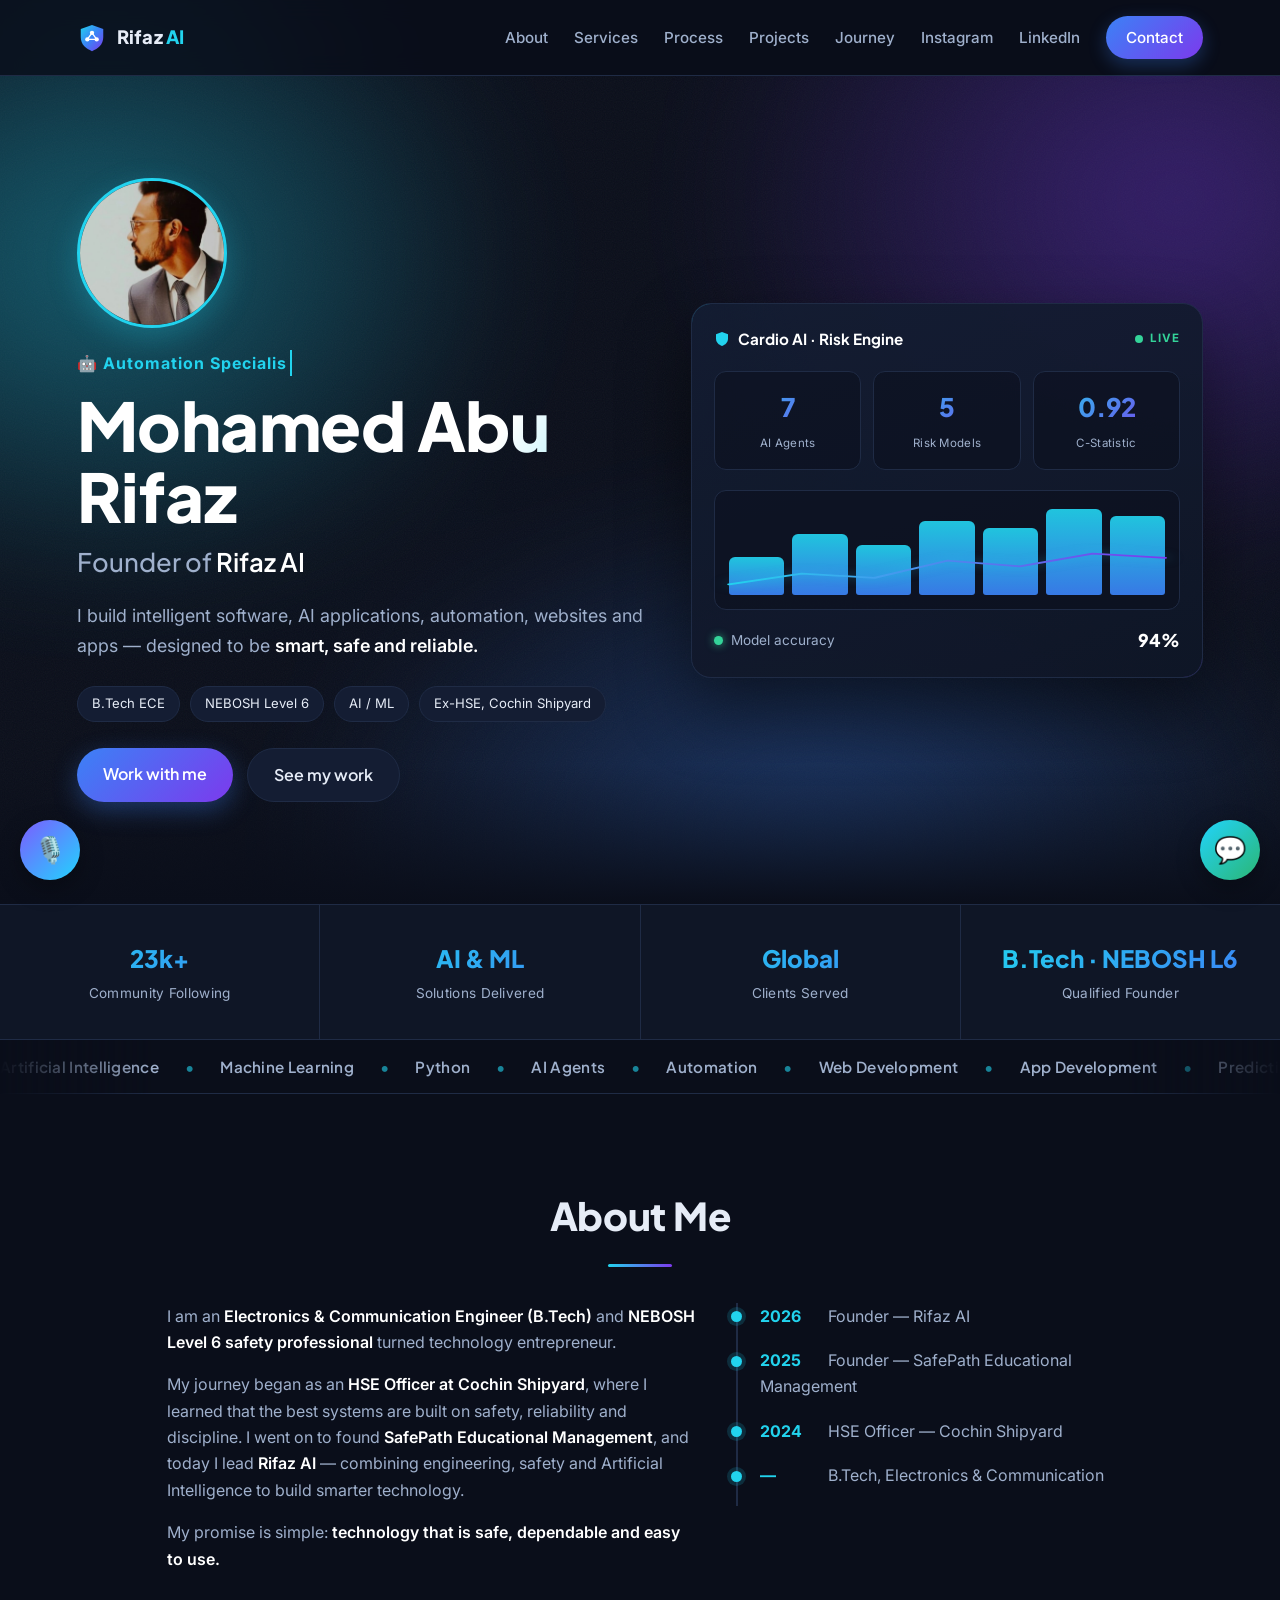
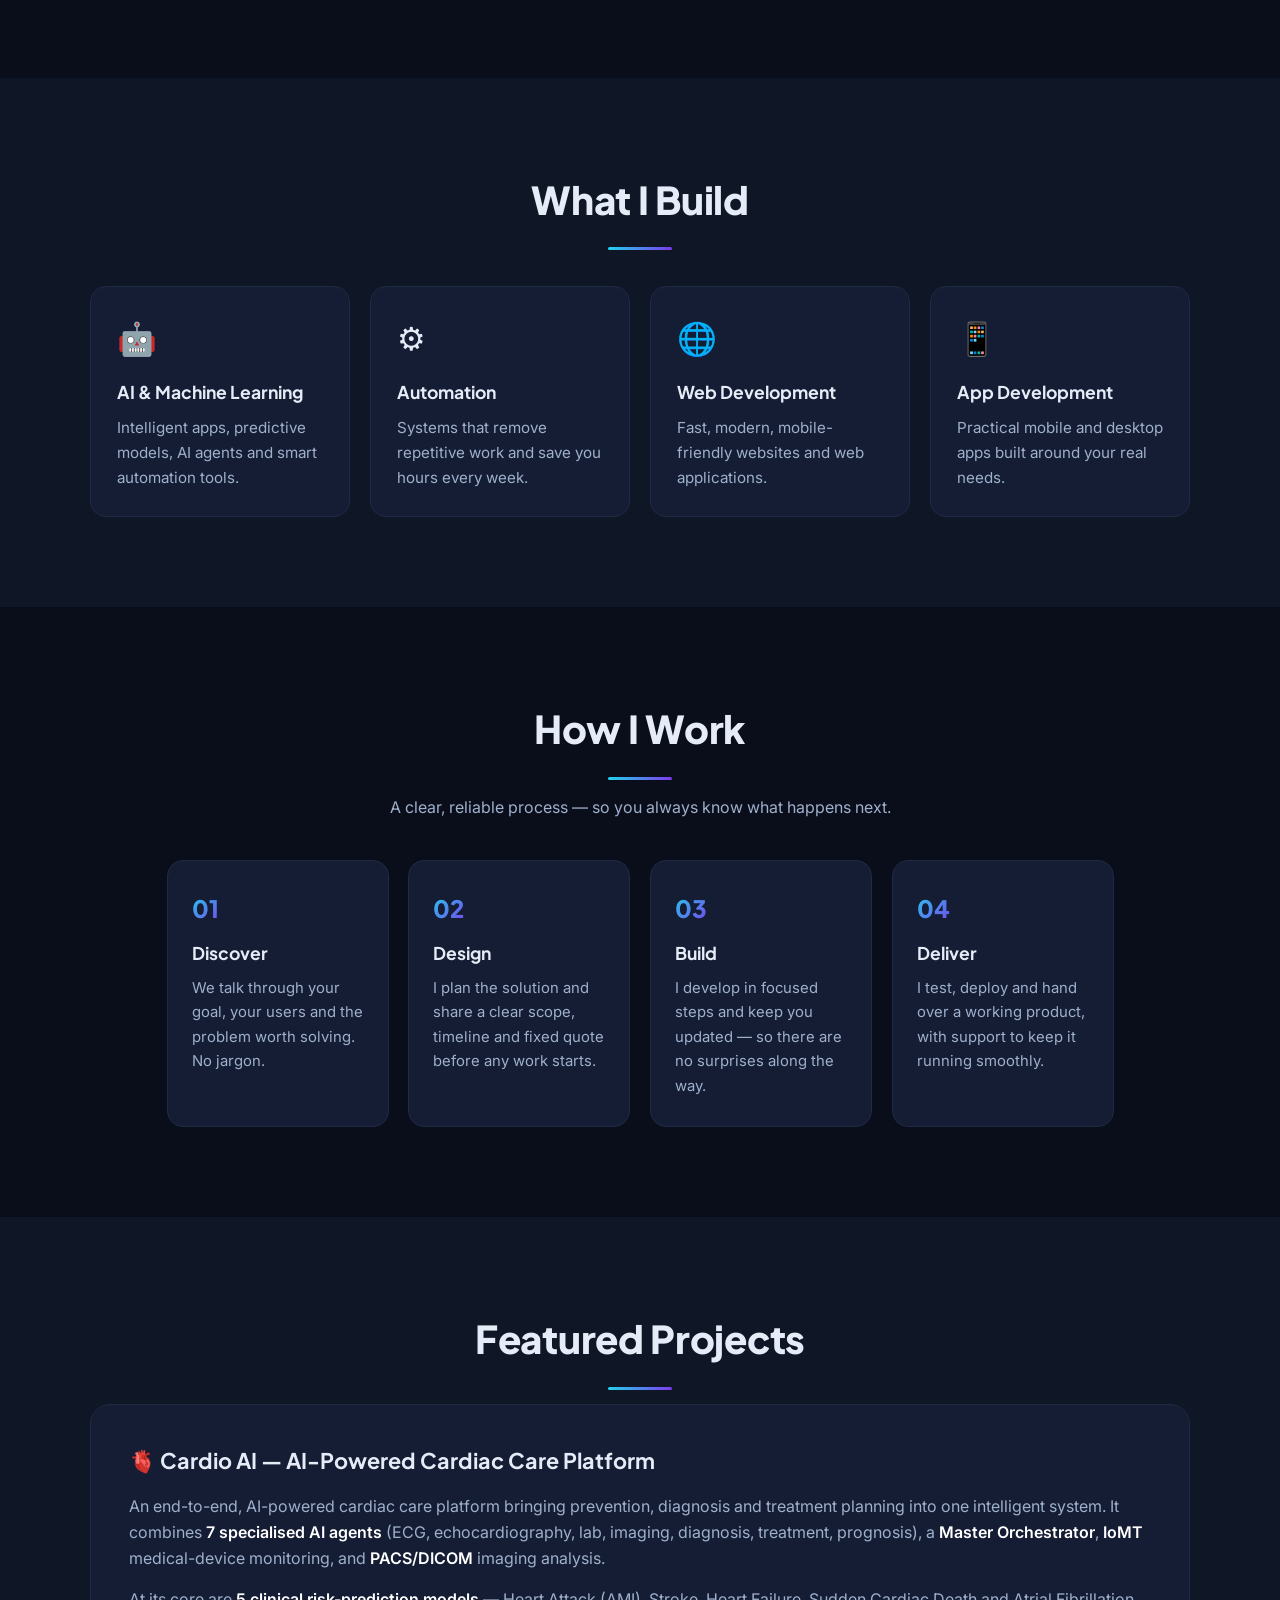
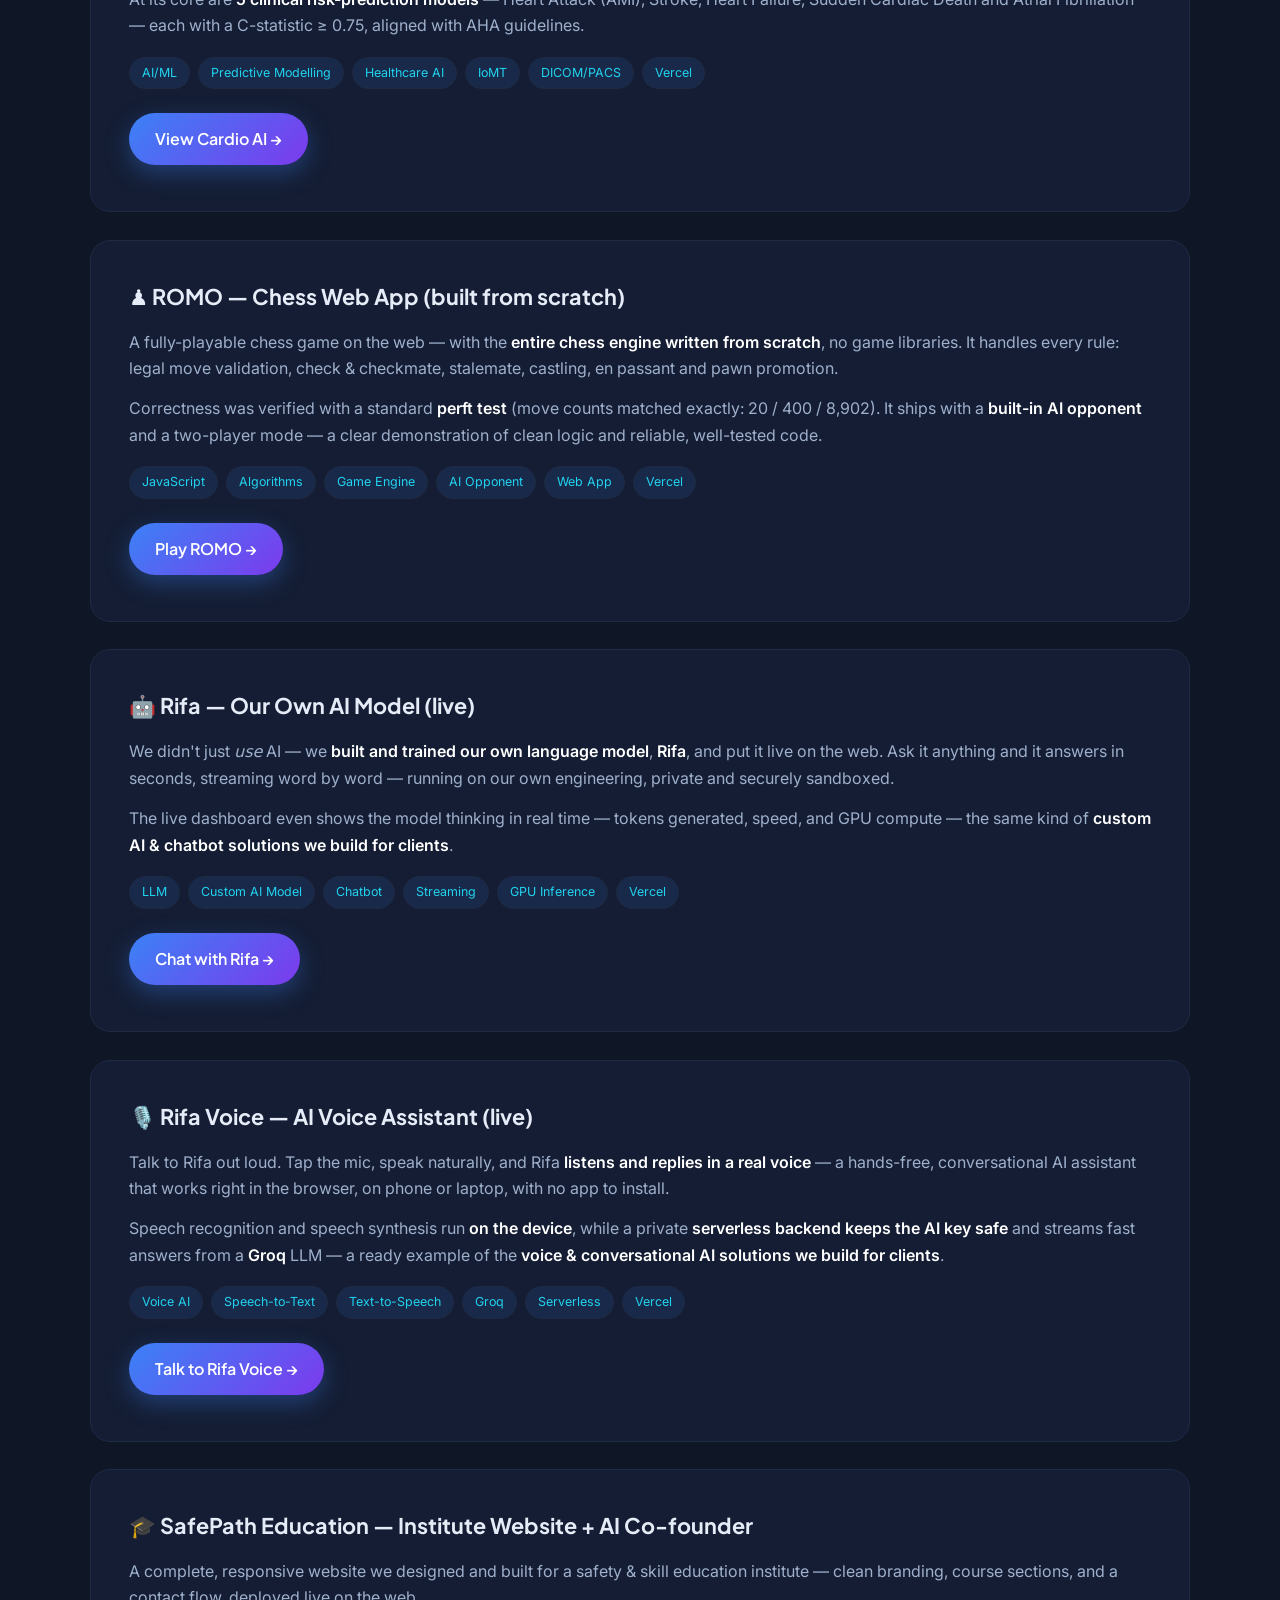
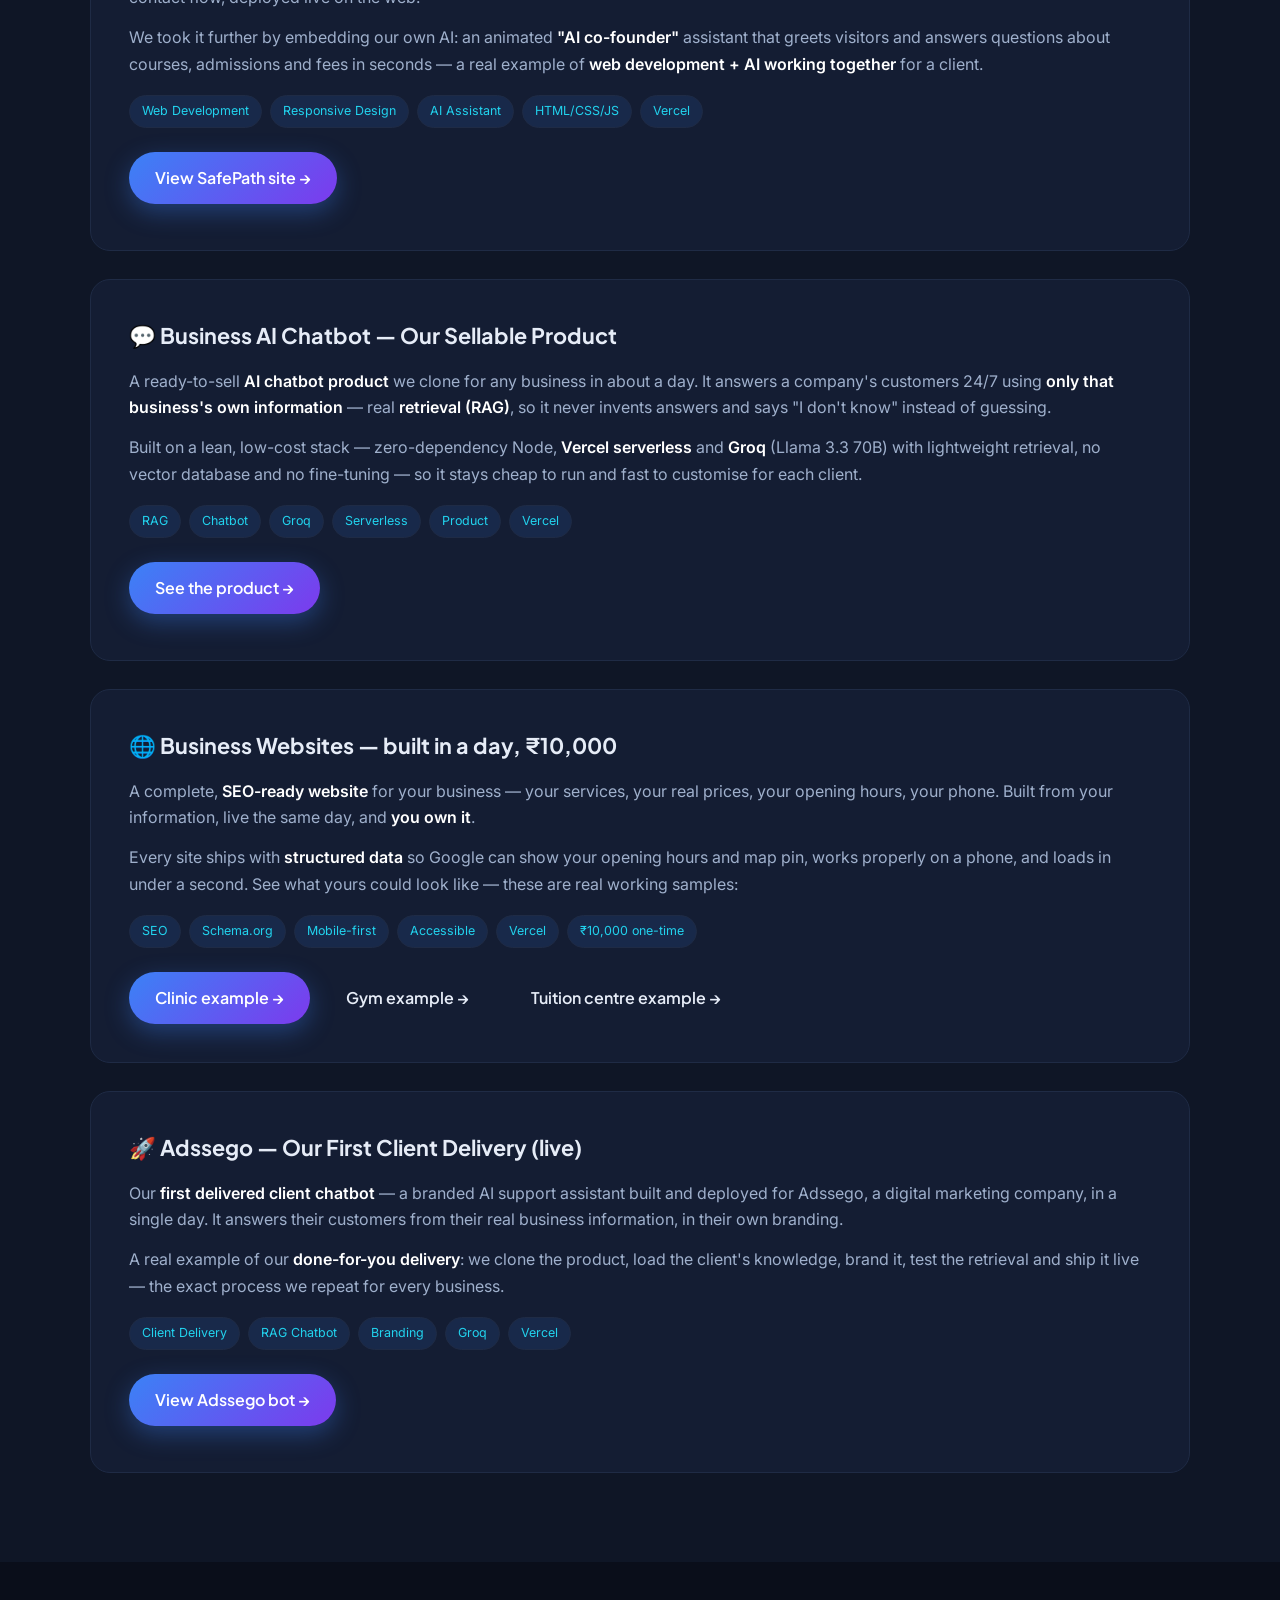
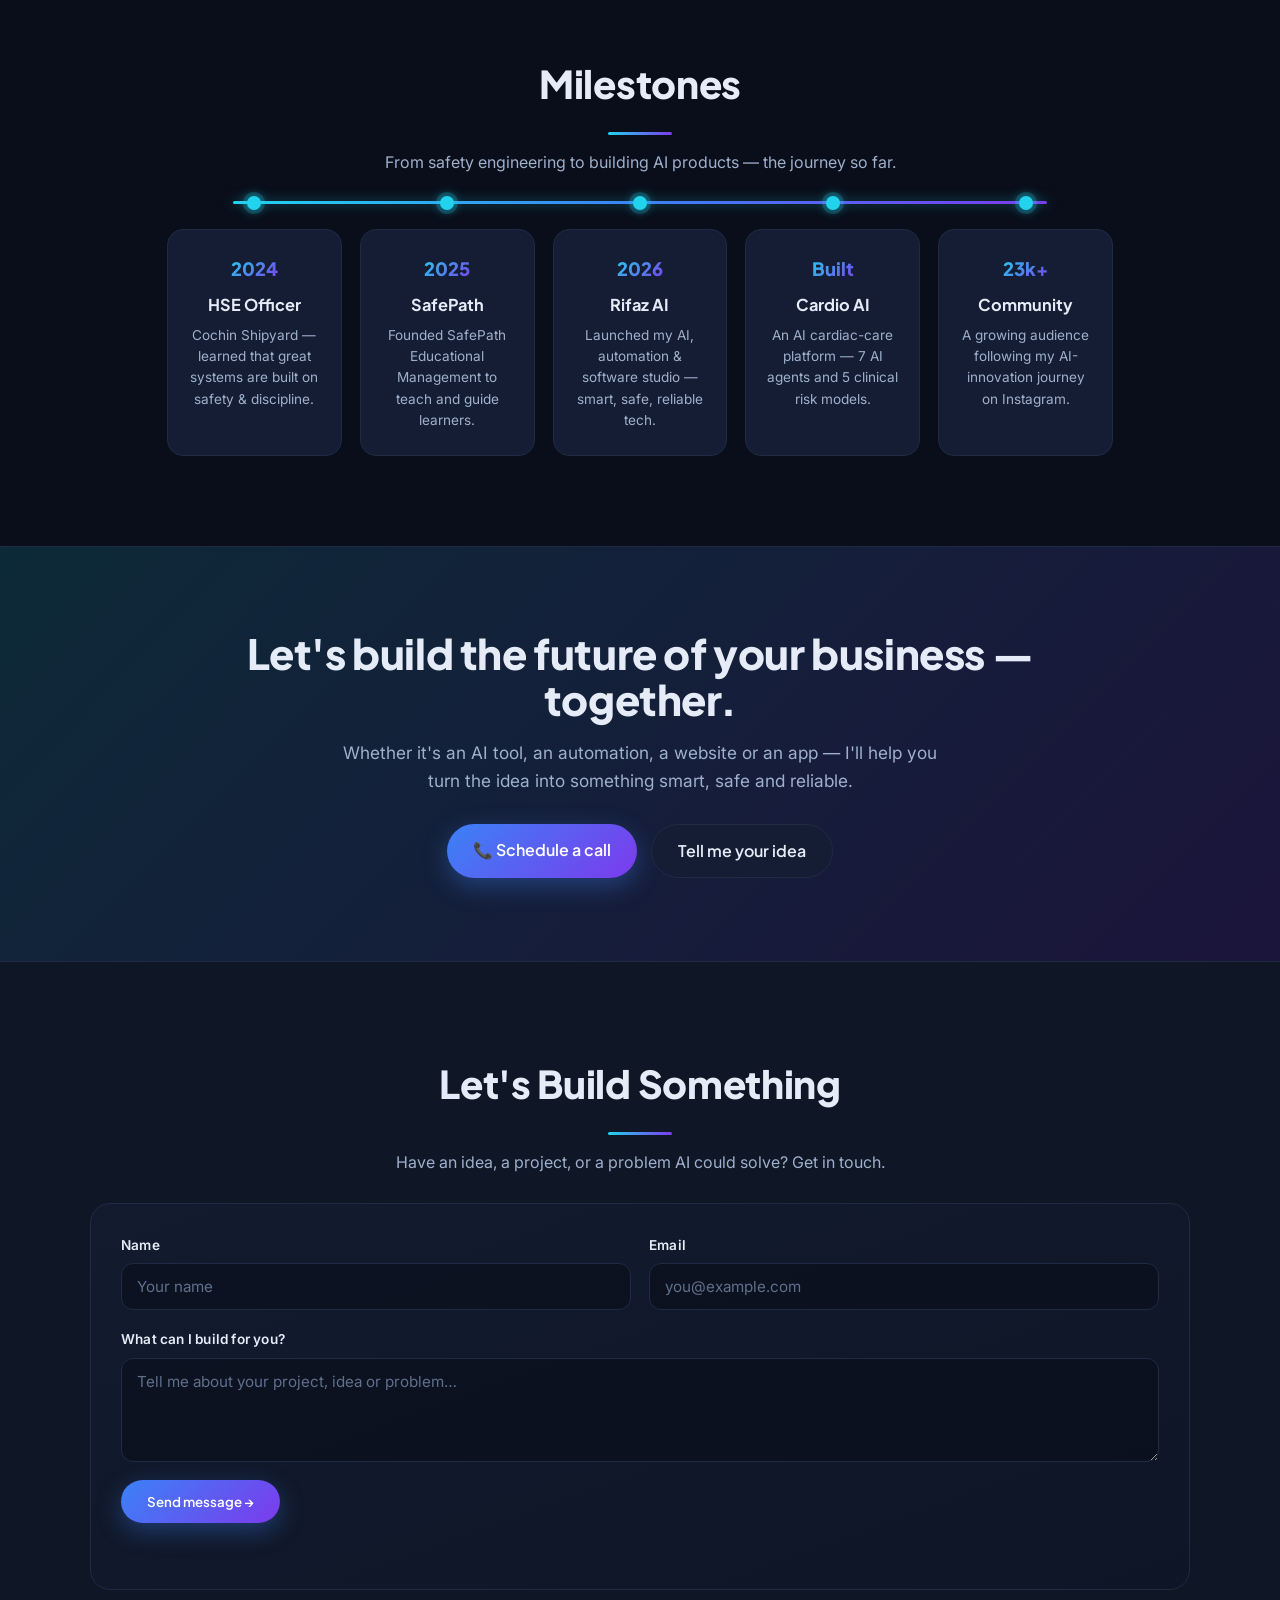
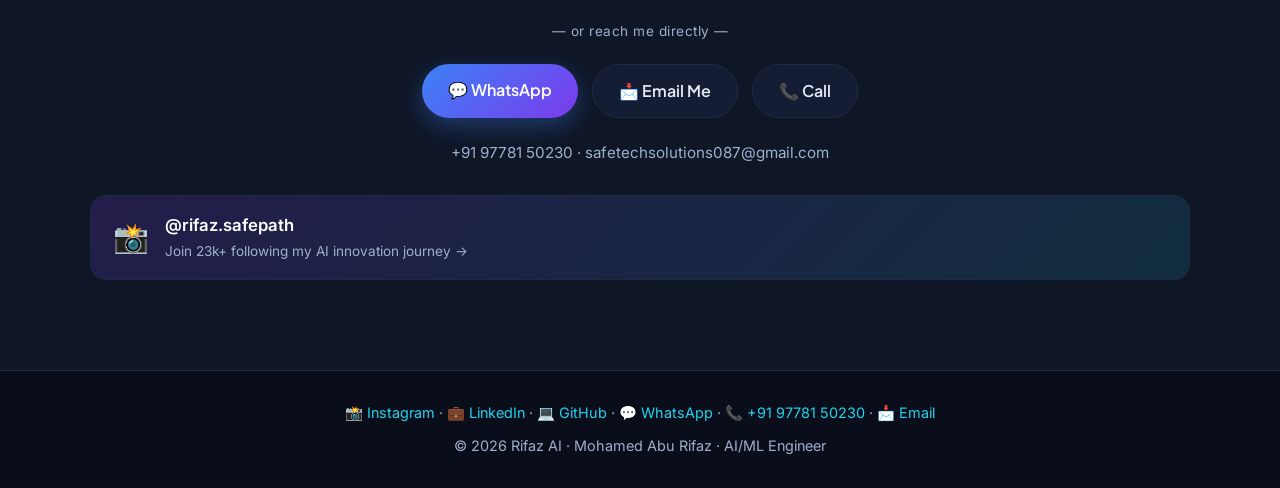
==== commit fb392cac: "add Business Websites showcase (3 demos); remove deleted Trading Mentor card" ====
--- a/index.html
+++ b/index.html
@@ -421,28 +421,7 @@
       </div>
     </article>
 
-    <article class="project" style="margin-top:28px">
-      <div class="project-body">
-        <h3>📈 RIFAZ.AI — AI Trading Mentor (live)</h3>
-        <p>
-          A free, 24/7 <strong>AI trading mentor</strong> that explains the financial markets in
-          plain language — indicators, chart patterns, risk management and strategy. Built around a
-          big, conversational chat experience so anyone can learn, judgment-free, with clear
-          <strong>risk disclaimers</strong> built in.
-        </p>
-        <p>
-          Under the hood it runs a <strong>secure two-part architecture</strong>: a public front-end
-          talks to a private <strong>serverless backend</strong> that keeps the AI key safe and
-          generates answers from a fast <strong>Groq</strong> LLM — the same production-grade
-          <strong>AI &amp; web builds we deliver for clients</strong>.
-        </p>
-        <div class="tags">
-          <span>LLM</span><span>Groq</span><span>Chatbot</span>
-          <span>FastAPI</span><span>Serverless</span><span>Vercel</span>
-        </div>
-        <a class="btn btn-primary" href="https://rifaz-ai-trading.vercel.app" target="_blank" rel="noopener">Try RIFAZ.AI →</a>
-      </div>
-    </article>
+    
 
     <article class="project" style="margin-top:28px">
       <div class="project-body">
@@ -485,6 +464,31 @@
           <span>Serverless</span><span>Product</span><span>Vercel</span>
         </div>
         <a class="btn btn-primary" href="https://business-ai-product.vercel.app" target="_blank" rel="noopener">See the product →</a>
+      </div>
+    </article>
+
+    <article class="project" style="margin-top:28px">
+      <div class="project-body">
+        <h3>🌐 Business Websites — built in a day, ₹10,000</h3>
+        <p>
+          A complete, <strong>SEO-ready website</strong> for your business — your services, your real
+          prices, your opening hours, your phone. Built from your information, live the same day,
+          and <strong>you own it</strong>.
+        </p>
+        <p>
+          Every site ships with <strong>structured data</strong> so Google can show your opening hours
+          and map pin, works properly on a phone, and loads in under a second. See what yours could
+          look like — these are real working samples:
+        </p>
+        <div class="tags">
+          <span>SEO</span><span>Schema.org</span><span>Mobile-first</span>
+          <span>Accessible</span><span>Vercel</span><span>₹10,000 one-time</span>
+        </div>
+        <div style="display:flex;flex-wrap:wrap;gap:10px;margin-top:6px">
+          <a class="btn btn-primary" href="https://rifaz-demo-dental.vercel.app" target="_blank" rel="noopener">Clinic example →</a>
+          <a class="btn" href="https://rifaz-demo-gym.vercel.app" target="_blank" rel="noopener">Gym example →</a>
+          <a class="btn" href="https://rifaz-demo-tuition.vercel.app" target="_blank" rel="noopener">Tuition centre example →</a>
+        </div>
       </div>
     </article>
 
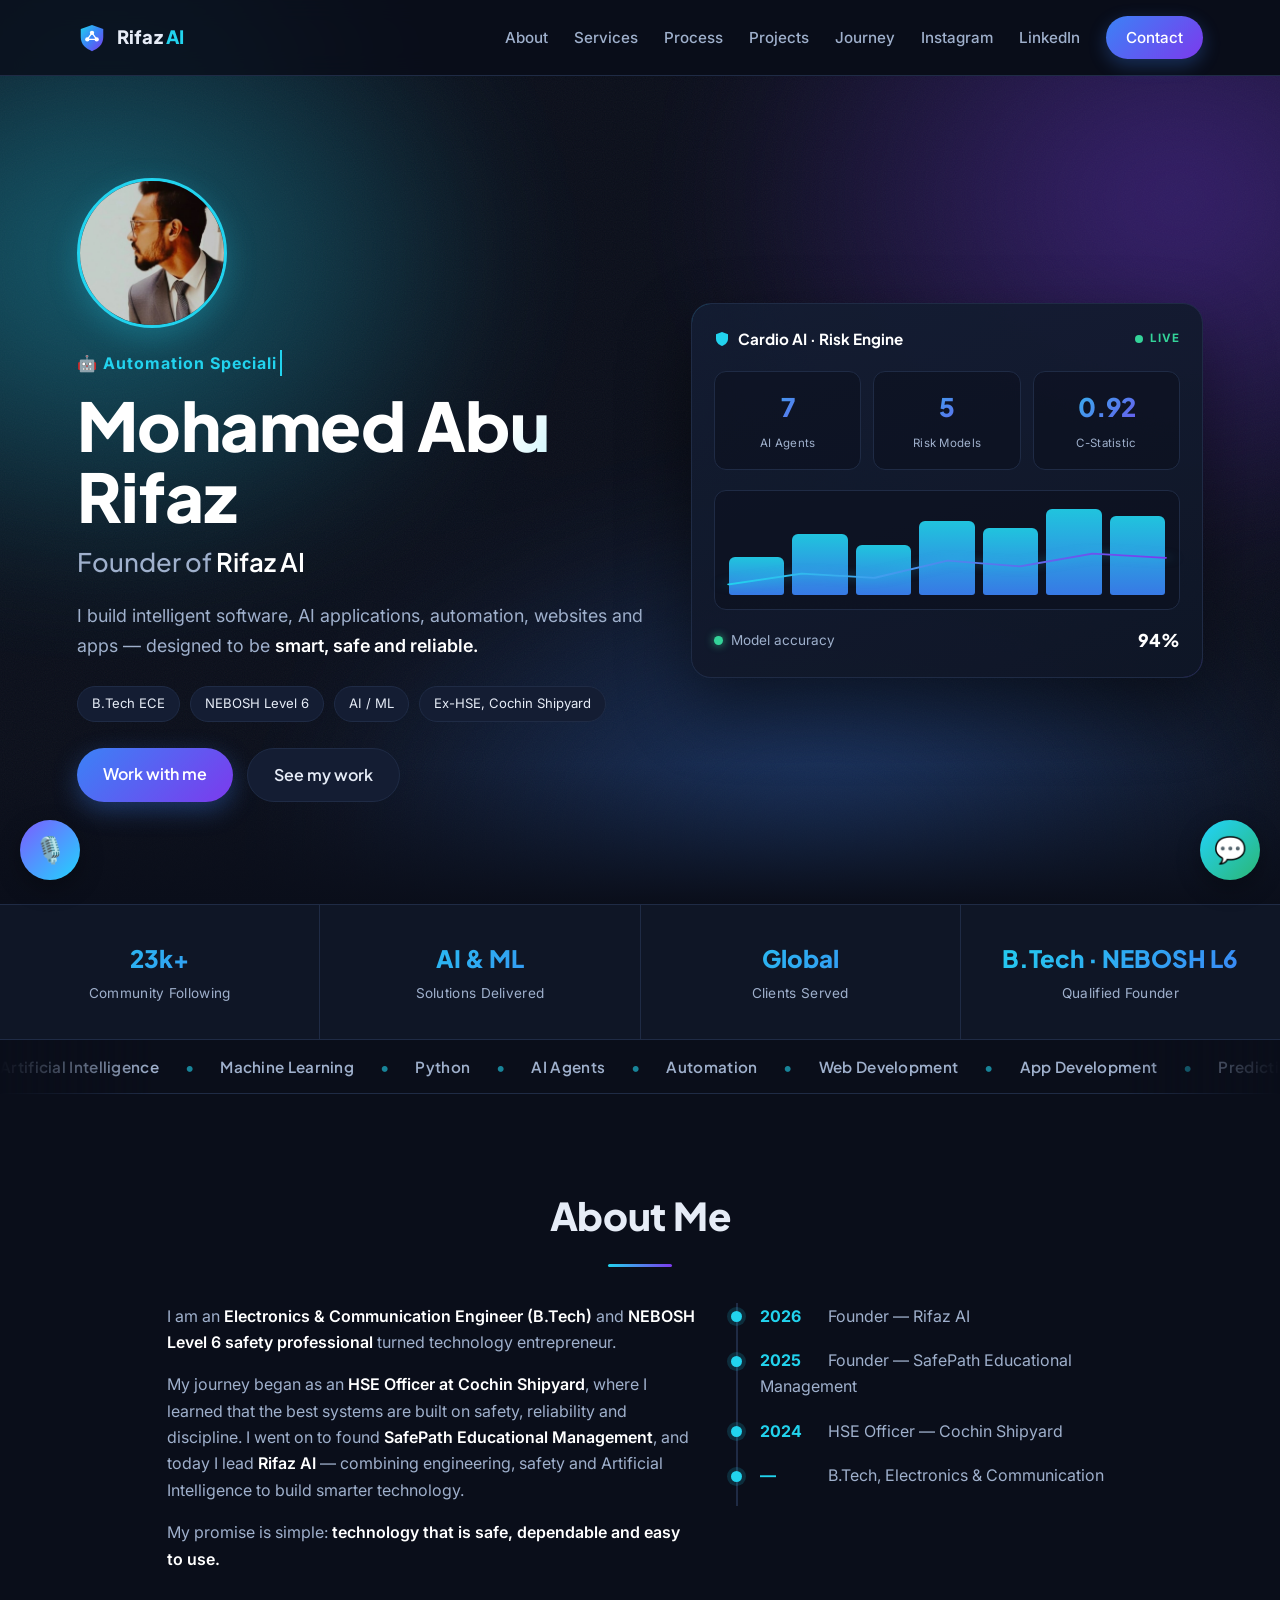
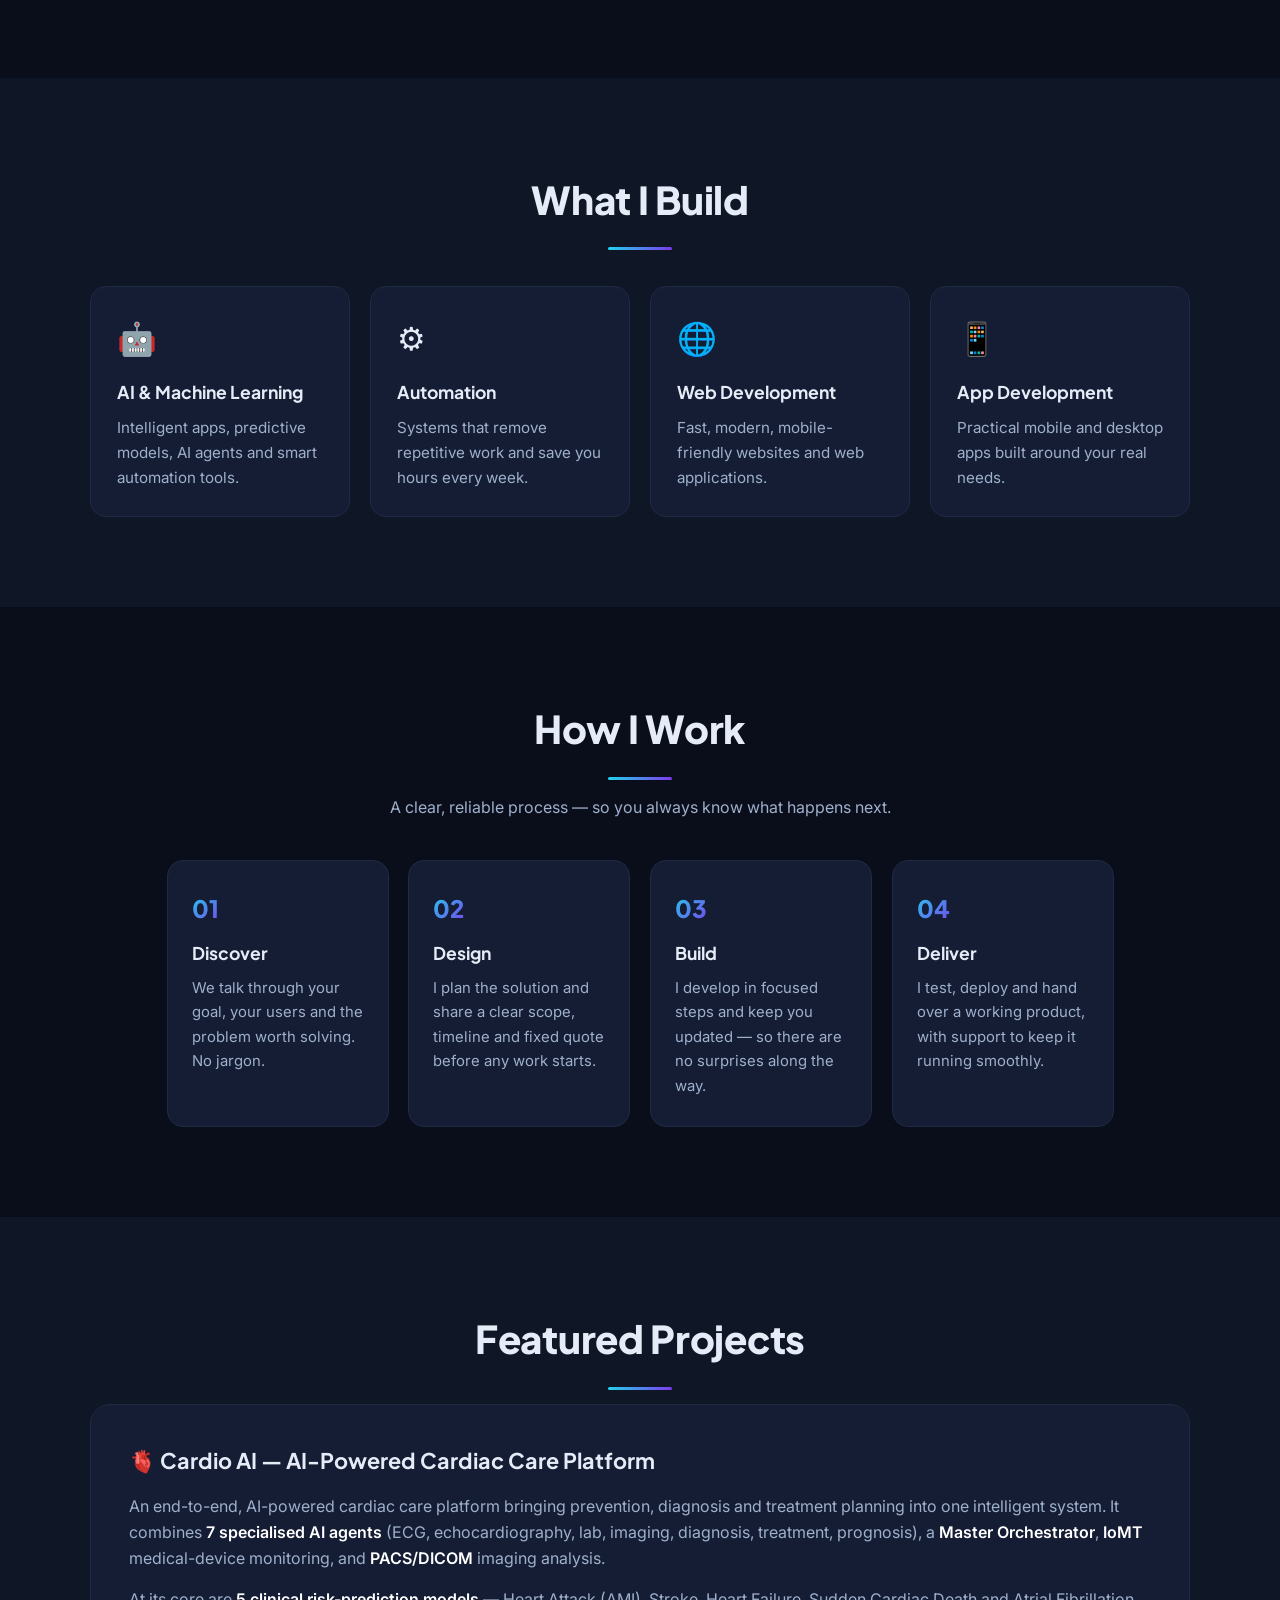
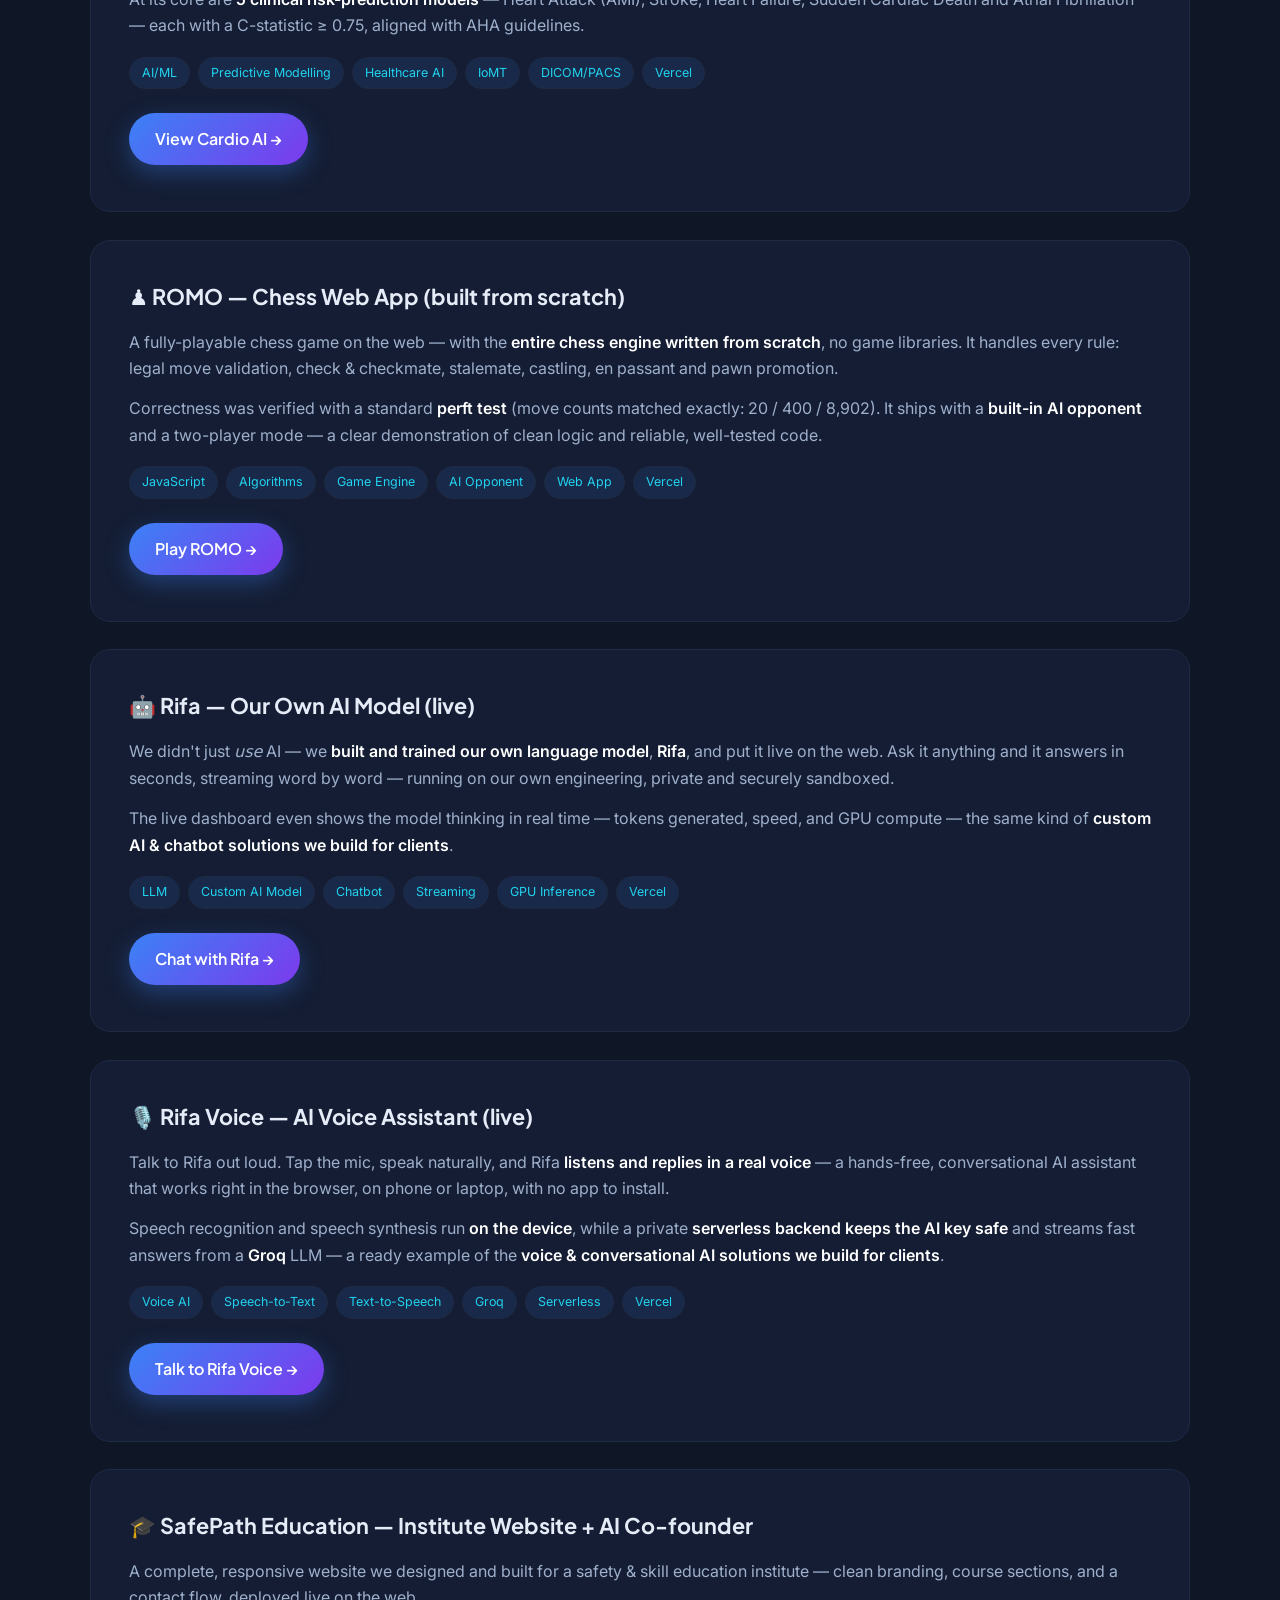
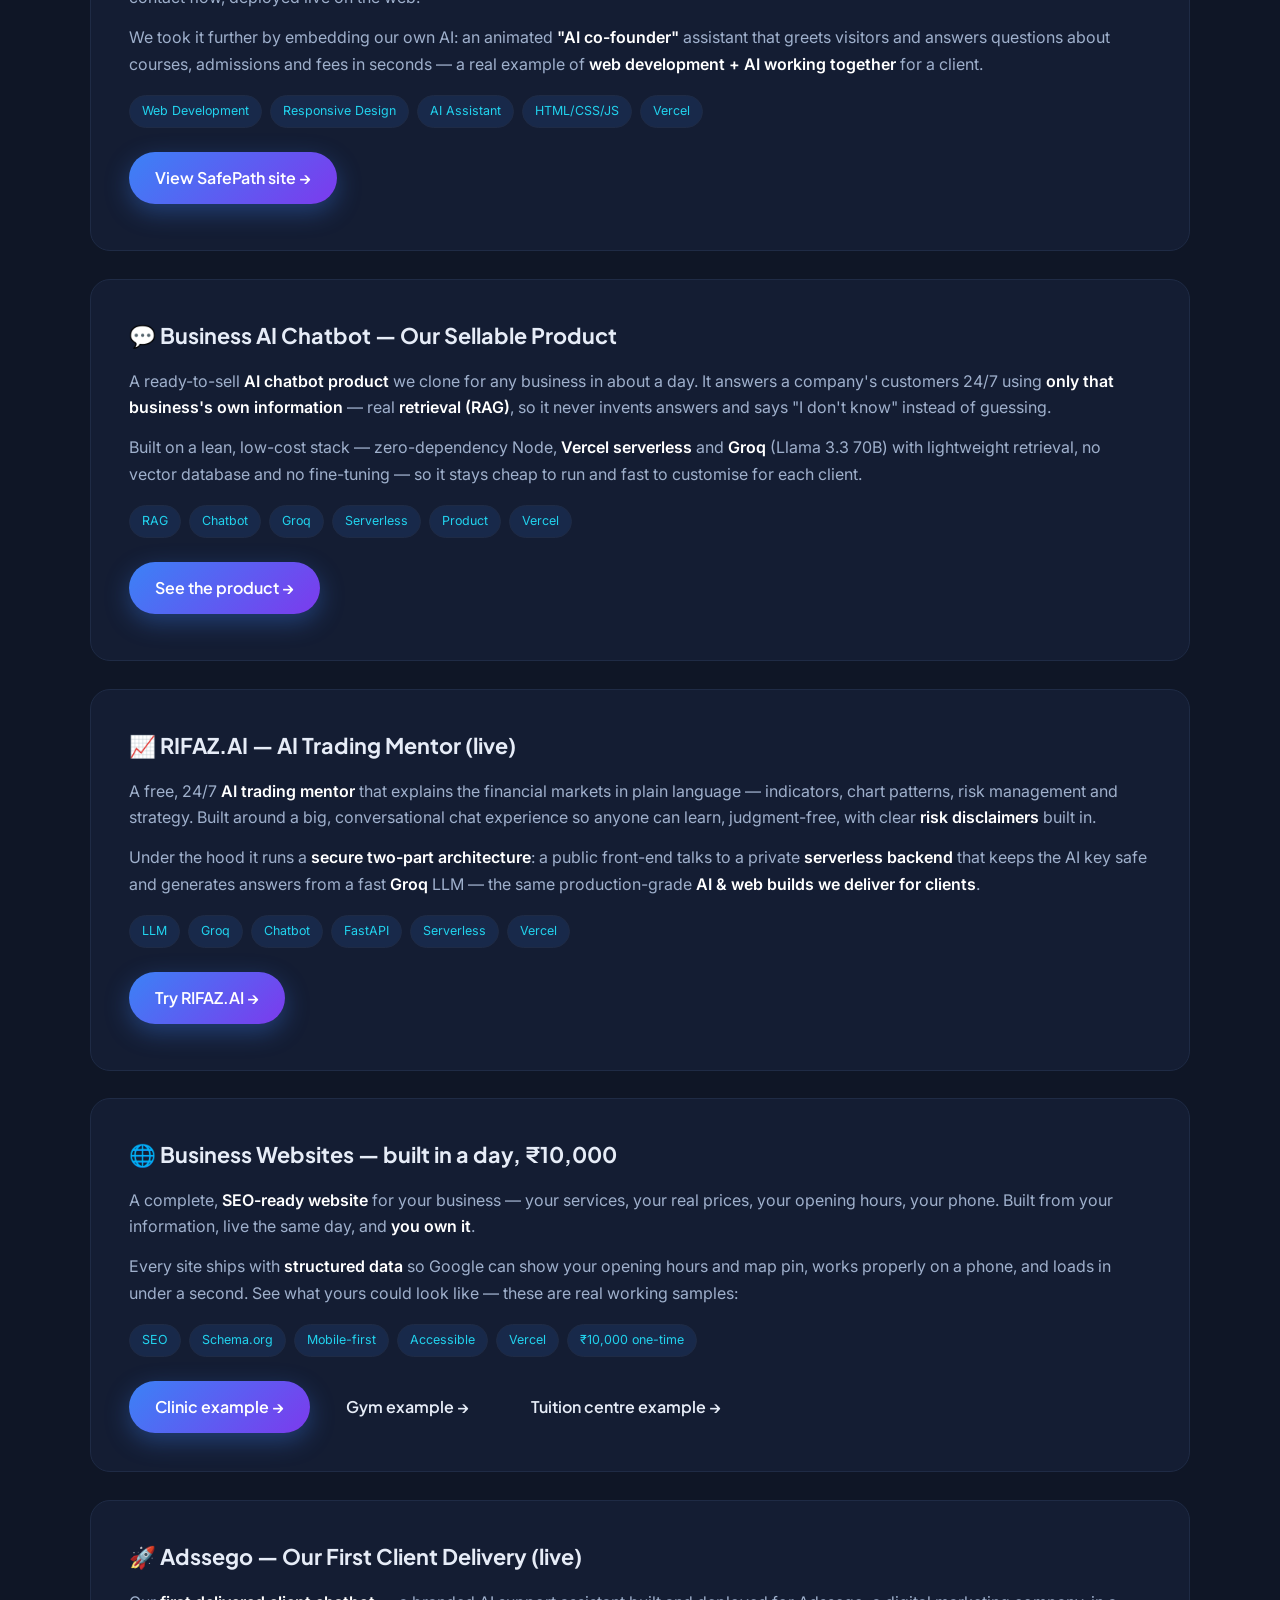
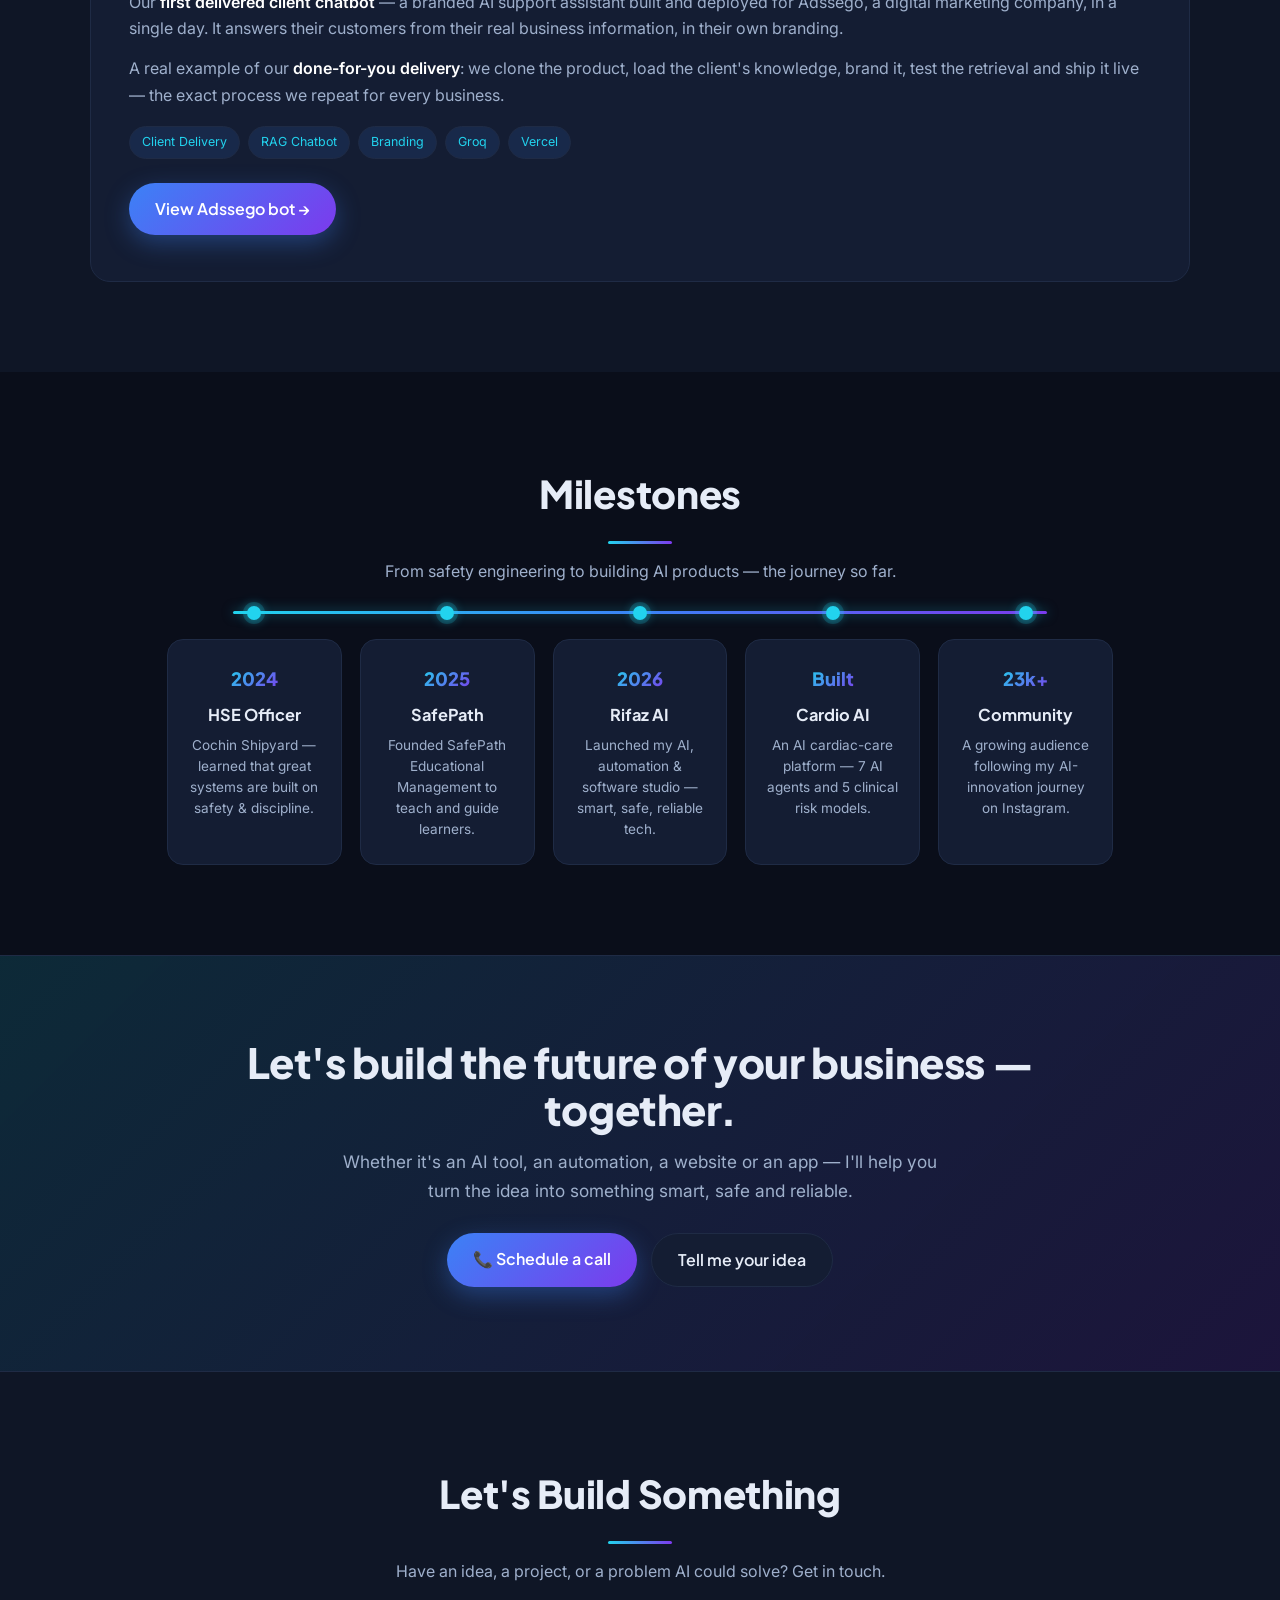
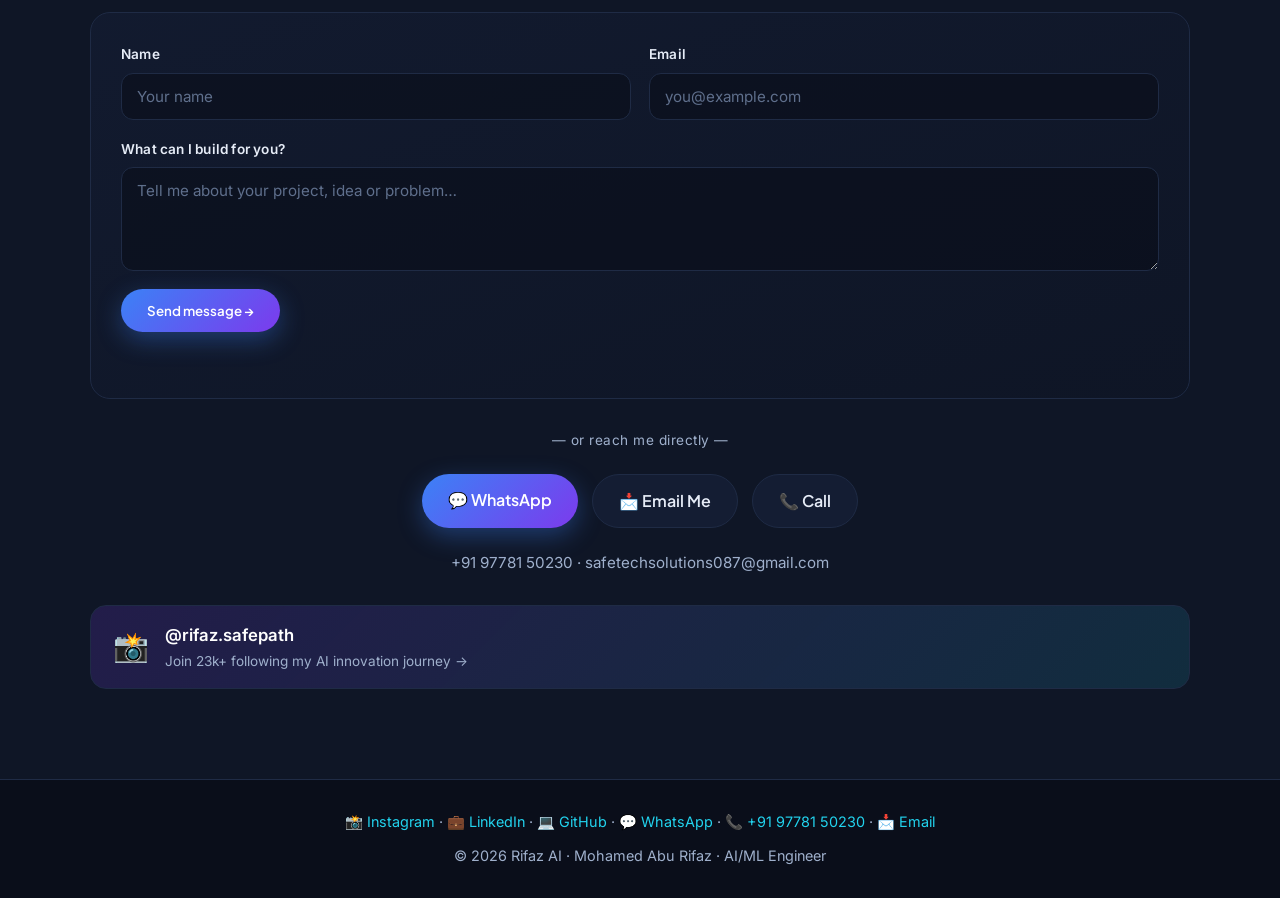
==== commit 37dd927c: "restore RIFAZ.AI Trading Mentor card" ====
--- a/index.html
+++ b/index.html
@@ -469,6 +469,29 @@
 
     <article class="project" style="margin-top:28px">
       <div class="project-body">
+        <h3>📈 RIFAZ.AI — AI Trading Mentor (live)</h3>
+        <p>
+          A free, 24/7 <strong>AI trading mentor</strong> that explains the financial markets in
+          plain language — indicators, chart patterns, risk management and strategy. Built around a
+          big, conversational chat experience so anyone can learn, judgment-free, with clear
+          <strong>risk disclaimers</strong> built in.
+        </p>
+        <p>
+          Under the hood it runs a <strong>secure two-part architecture</strong>: a public front-end
+          talks to a private <strong>serverless backend</strong> that keeps the AI key safe and
+          generates answers from a fast <strong>Groq</strong> LLM — the same production-grade
+          <strong>AI &amp; web builds we deliver for clients</strong>.
+        </p>
+        <div class="tags">
+          <span>LLM</span><span>Groq</span><span>Chatbot</span>
+          <span>FastAPI</span><span>Serverless</span><span>Vercel</span>
+        </div>
+        <a class="btn btn-primary" href="https://rifaz-ai-trading.vercel.app" target="_blank" rel="noopener">Try RIFAZ.AI →</a>
+      </div>
+    </article>
+
+    <article class="project" style="margin-top:28px">
+      <div class="project-body">
         <h3>🌐 Business Websites — built in a day, ₹10,000</h3>
         <p>
           A complete, <strong>SEO-ready website</strong> for your business — your services, your real
